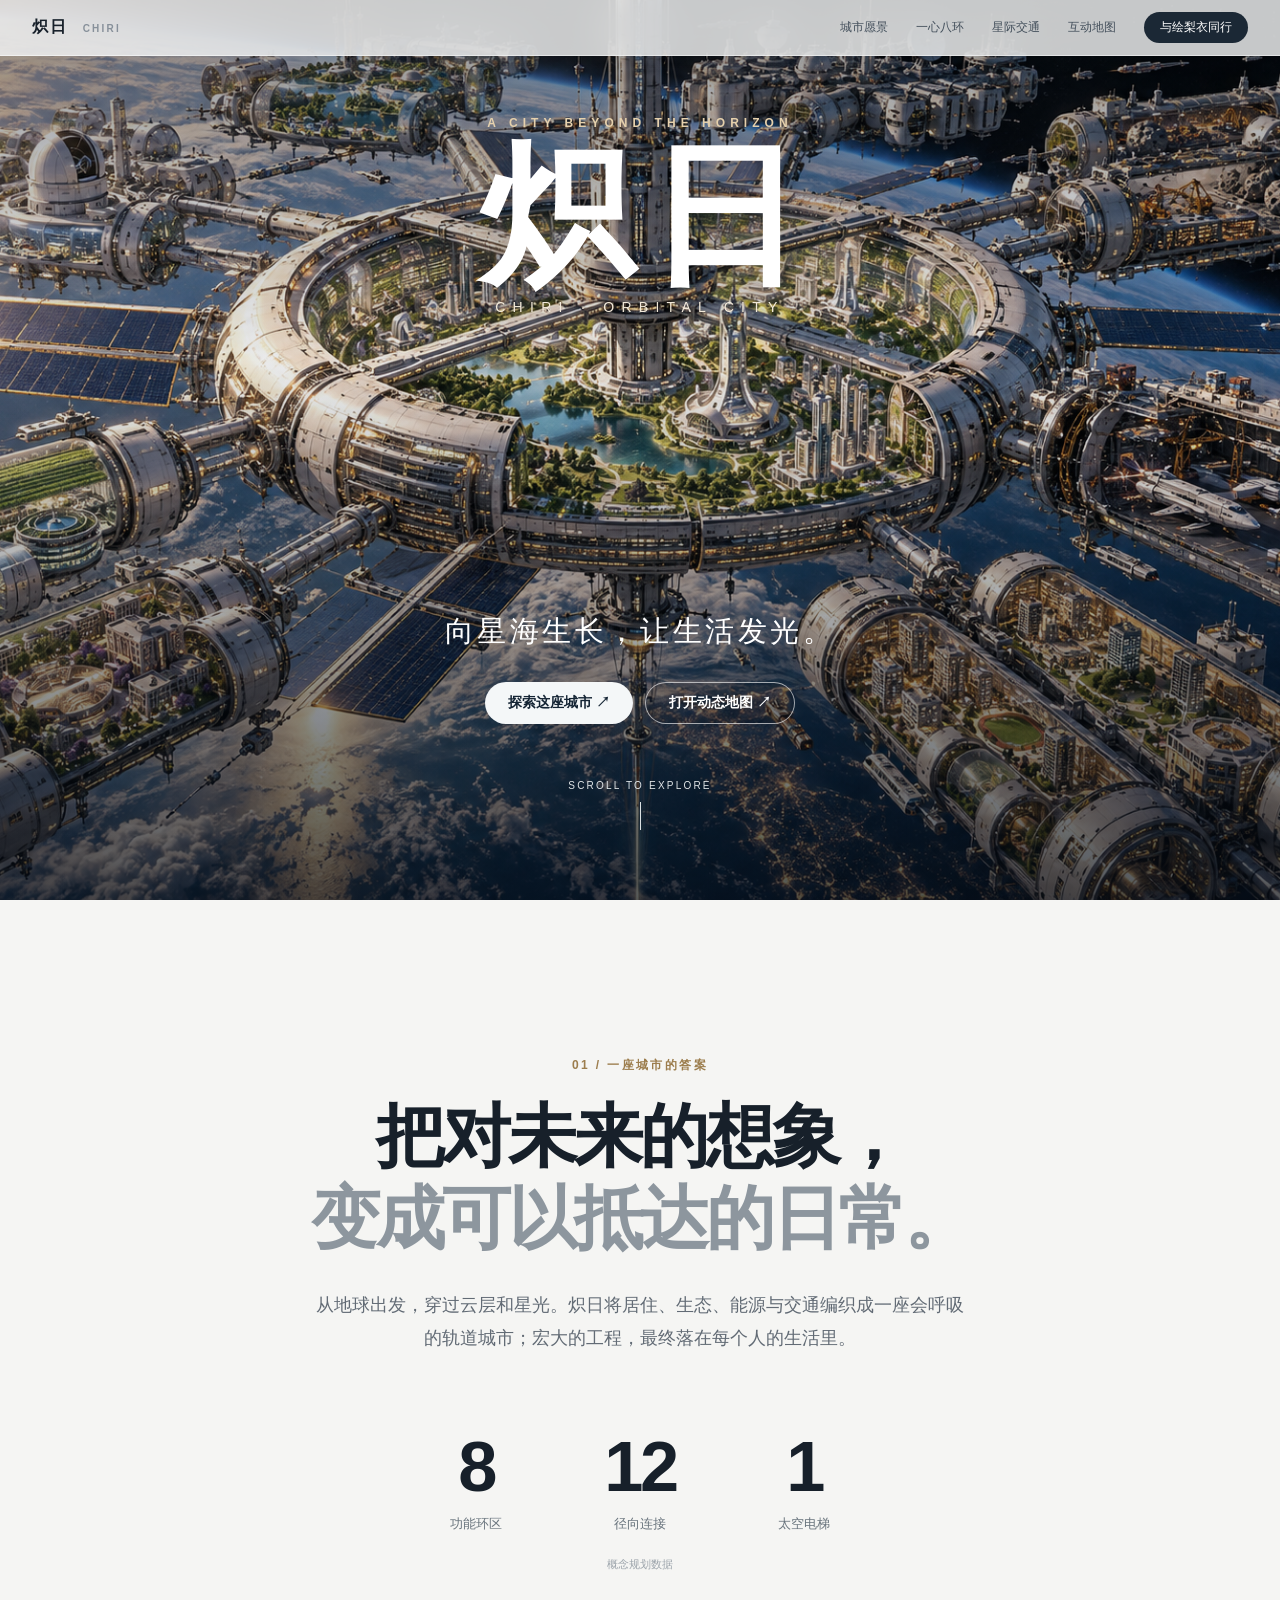
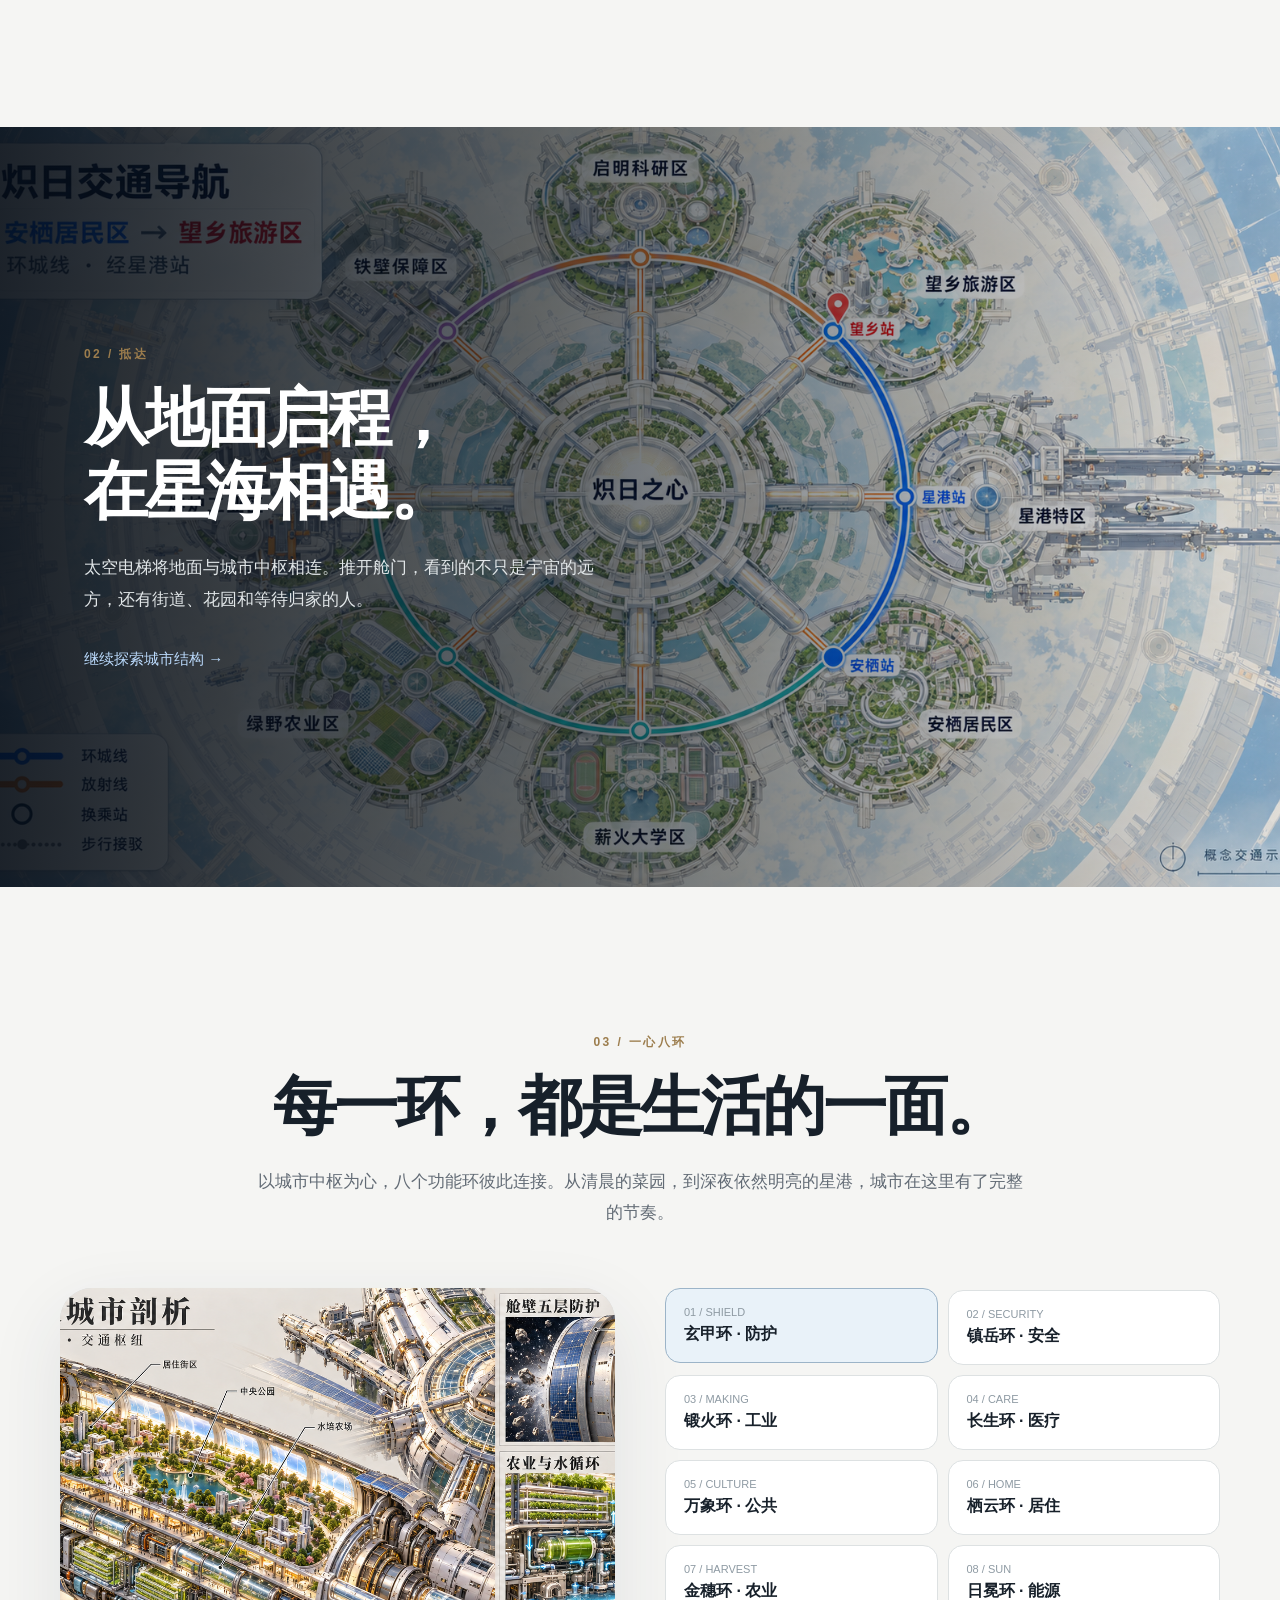
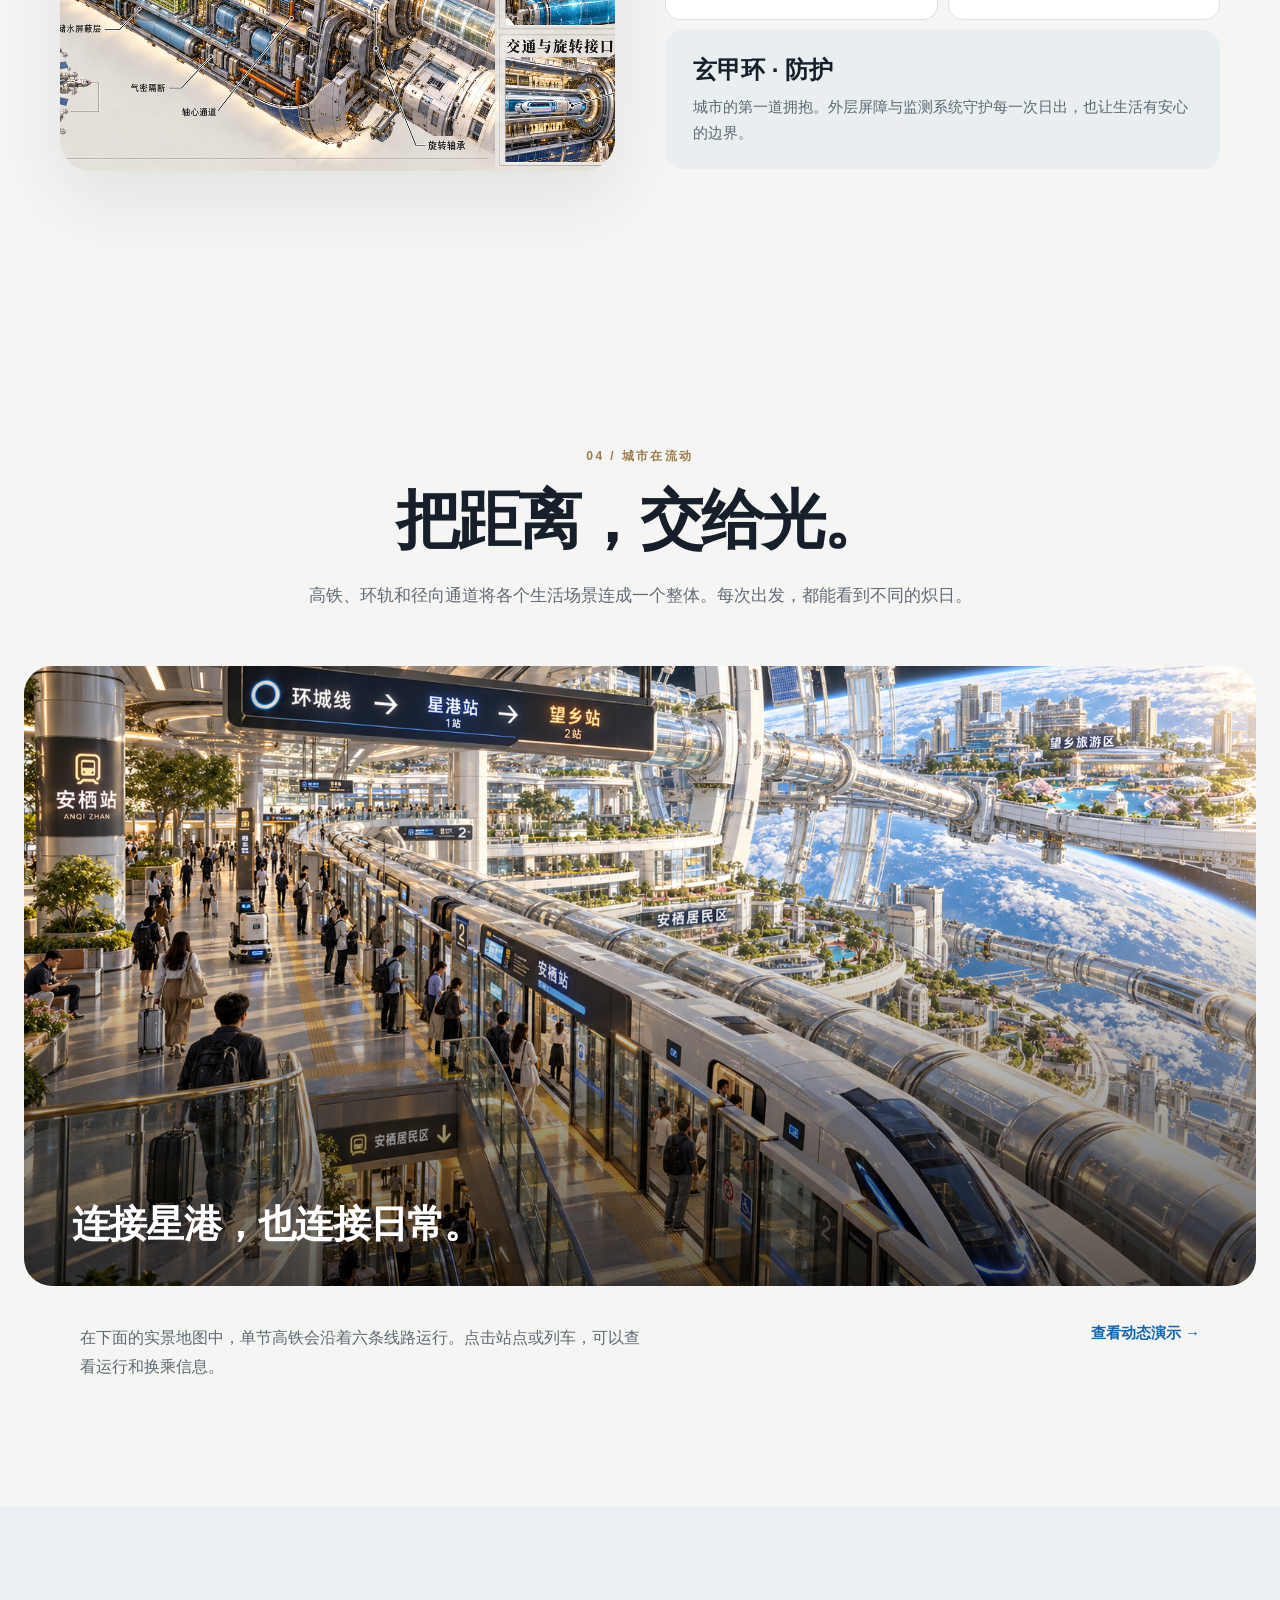
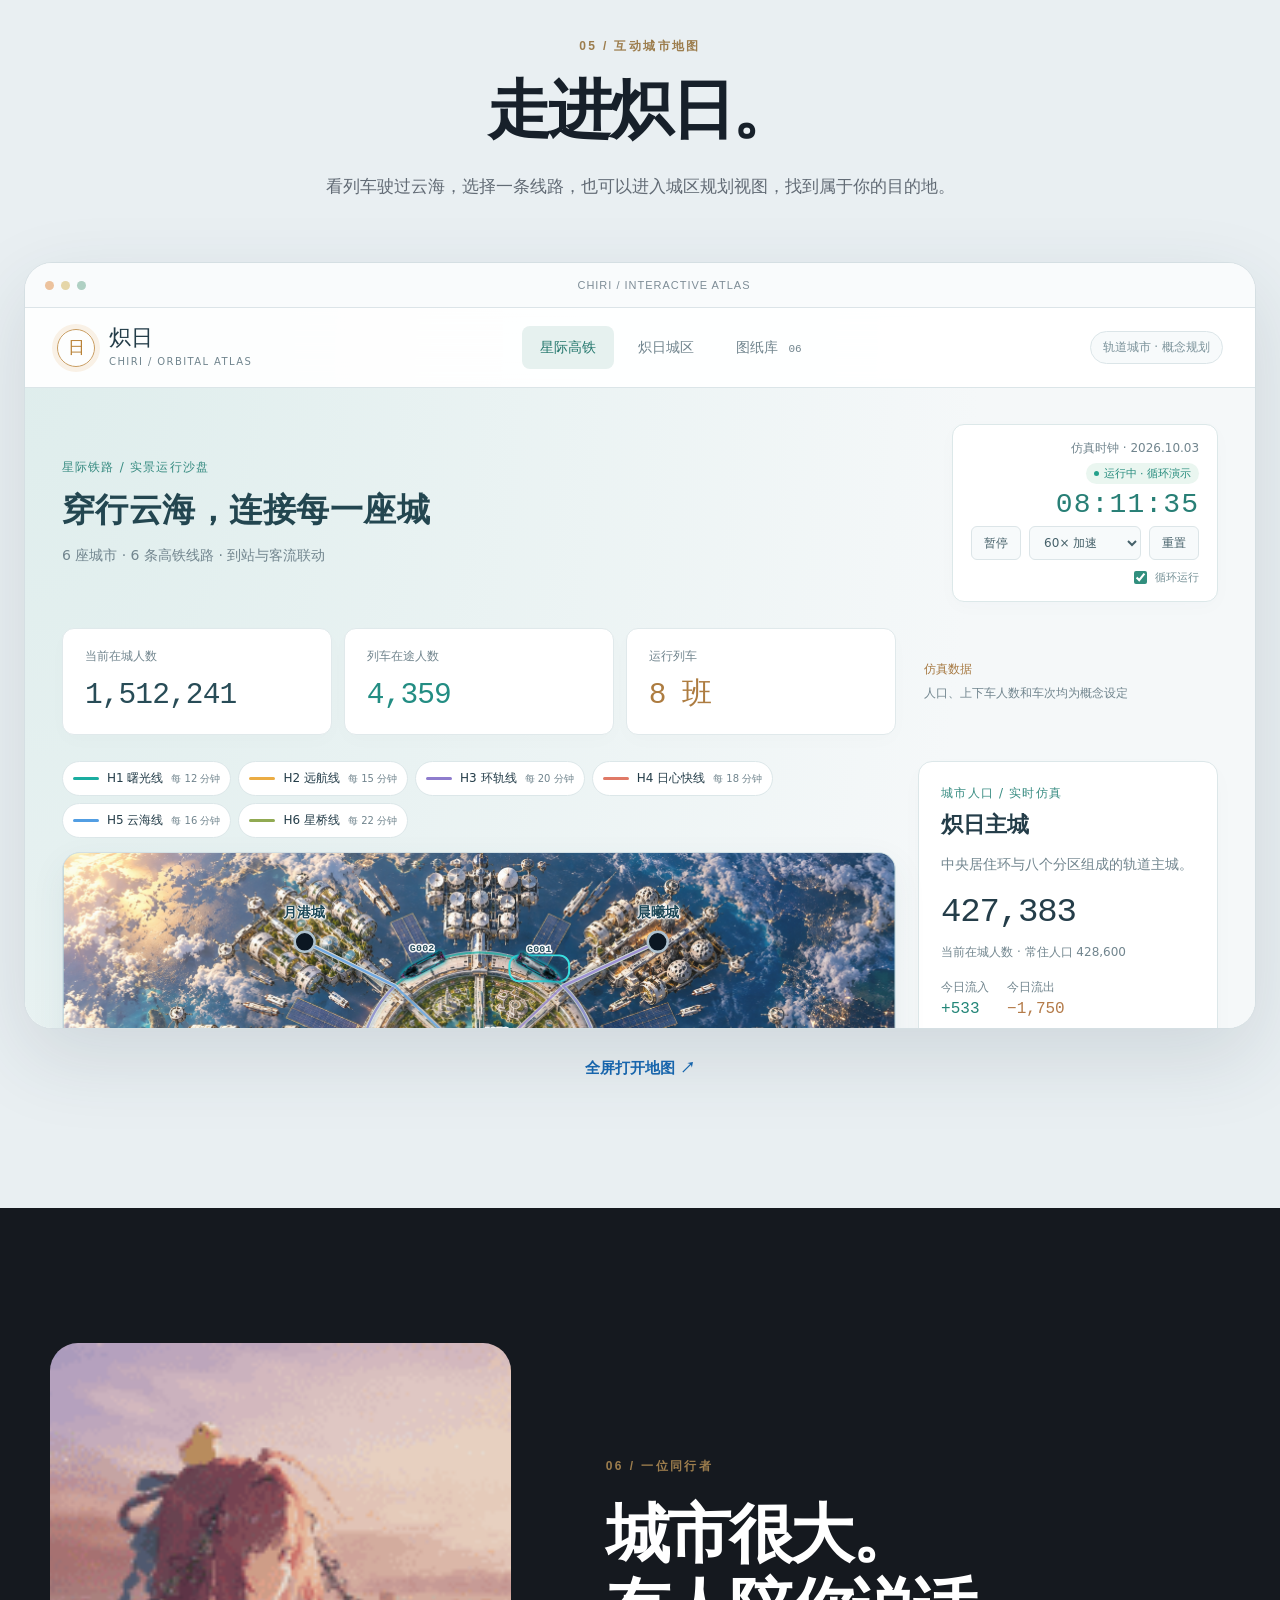
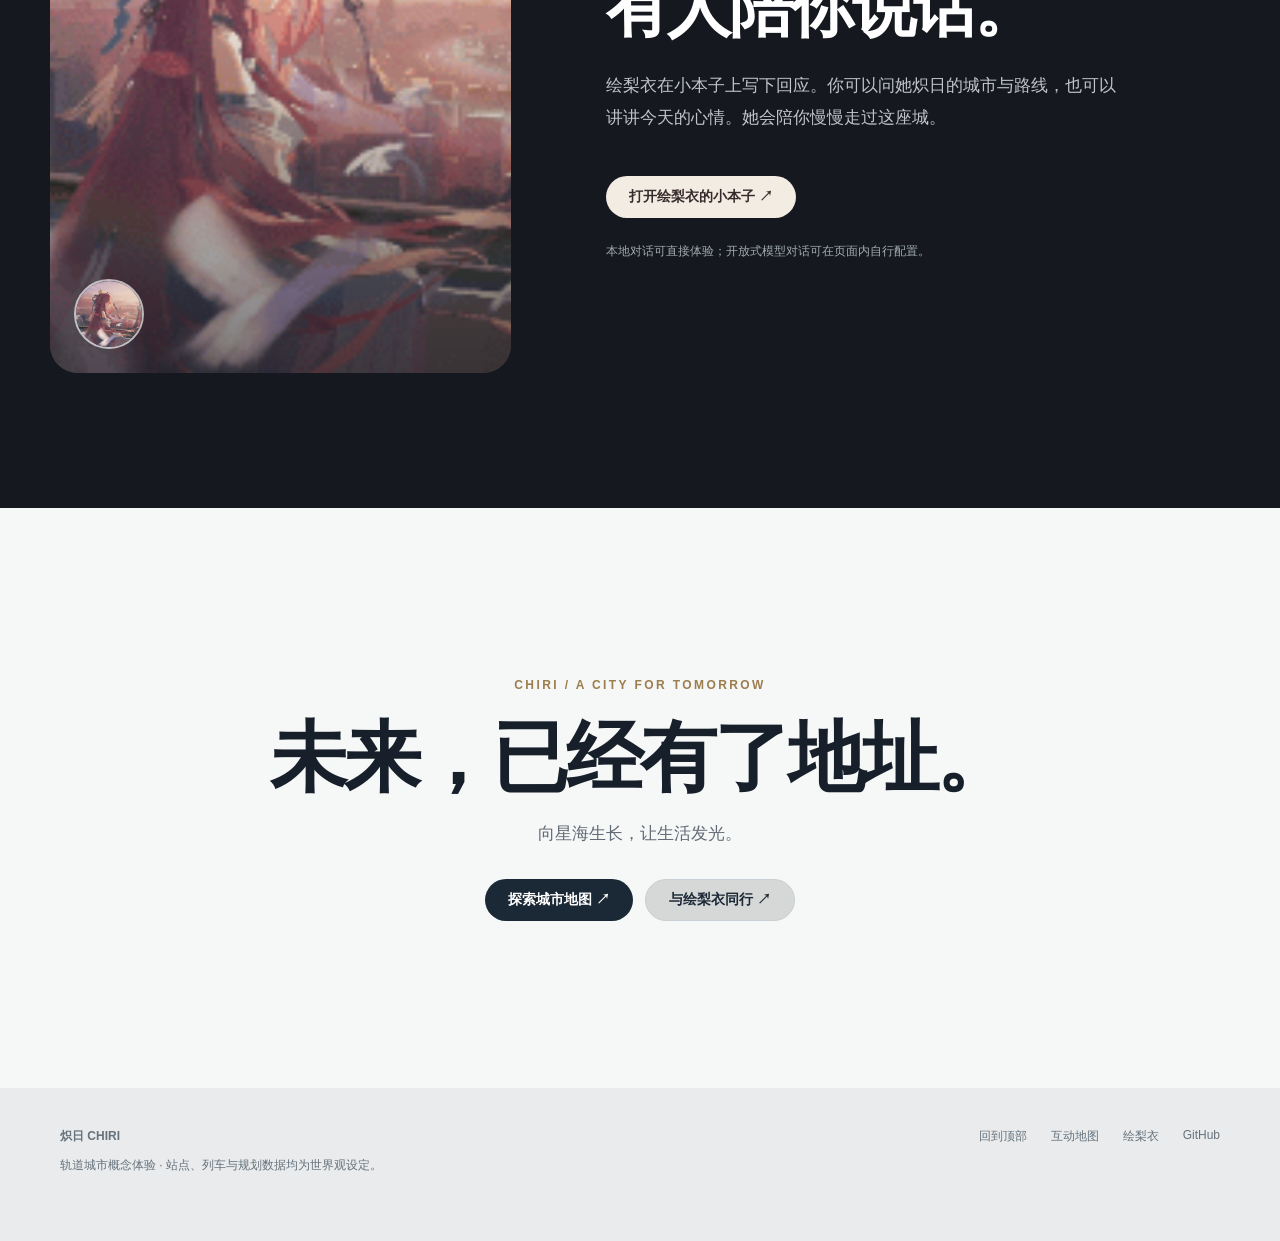
==== index.html @ f4d7f081 "Build Chiri city site with atlas and Erii companion" ====
<!doctype html>
<html lang="zh-CN">
<head>
<meta charset="utf-8"><meta name="viewport" content="width=device-width,initial-scale=1">
<meta name="theme-color" content="#f5f6f6">
<meta name="description" content="炽日，一座向星海生长的轨道城市。探索一心八环、星际高铁地图，并与绘梨衣同行。">
<title>炽日 CHIRI · 向星海生长，让生活发光</title>
<link rel="icon" type="image/svg+xml" href="data:image/svg+xml,%3Csvg xmlns='http://www.w3.org/2000/svg' viewBox='0 0 64 64'%3E%3Crect width='64' height='64' rx='16' fill='%2318212b'/%3E%3Ccircle cx='32' cy='32' r='20' fill='none' stroke='%23e7bd77' stroke-width='3'/%3E%3Ccircle cx='32' cy='32' r='5' fill='%23e7bd77'/%3E%3C/svg%3E">
<link rel="stylesheet" href="landing.css">
</head>
<body>
<header class="nav"><div class="nav-inner"><a class="logo" href="#top" aria-label="炽日首页">炽日 <span>CHIRI</span></a><button class="menu-btn" type="button" aria-label="打开导航" aria-expanded="false">☰</button><nav class="nav-links" aria-label="主导航"><a href="#vision">城市愿景</a><a href="#rings">一心八环</a><a href="#mobility">星际交通</a><a href="#map">互动地图</a><a href="#erii" class="nav-cta">与绘梨衣同行</a></nav></div></header>
<main>
<section class="hero" id="top"><img src="assets/overview.png" alt="环绕地球的炽日轨道城市全景" fetchpriority="high"><div class="hero-inner"><div class="hero-kicker">A CITY BEYOND THE HORIZON</div><h1>炽日</h1><div class="hero-en">CHIRI · ORBITAL CITY</div><div class="hero-bottom"><p>向星海生长，让生活发光。</p><div class="hero-actions"><a class="pill primary" href="#vision">探索这座城市 ↗</a><a class="pill secondary" href="atlas.html">打开动态地图 ↗</a></div><div class="scroll-cue">SCROLL TO EXPLORE<i></i></div></div></div></section>
<section class="section statement" id="vision"><div class="container reveal"><span class="eyebrow">01 / 一座城市的答案</span><h2>把对未来的想象，<br><span>变成可以抵达的日常。</span></h2><p>从地球出发，穿过云层和星光。炽日将居住、生态、能源与交通编织成一座会呼吸的轨道城市；宏大的工程，最终落在每个人的生活里。</p><div class="metrics"><div class="metric"><strong>8</strong><span>功能环区</span></div><div class="metric"><strong>12</strong><span>径向连接</span></div><div class="metric"><strong>1</strong><span>太空电梯</span></div></div><small class="concept">概念规划数据</small></div></section>
<section class="feature dark" id="arrival"><img src="assets/navigation.png" alt="通往炽日的太空交通与城市入口" loading="lazy"><div class="container"><div class="feature-copy reveal"><span class="eyebrow">02 / 抵达</span><h2>从地面启程，<br>在星海相遇。</h2><p>太空电梯将地面与城市中枢相连。推开舱门，看到的不只是宇宙的远方，还有街道、花园和等待归家的人。</p><a class="text-link" href="#rings">继续探索城市结构 →</a></div></div></section>
<section class="section rings" id="rings"><div class="container"><div class="section-head reveal"><span class="eyebrow">03 / 一心八环</span><h2 class="section-title">每一环，都是生活的一面。</h2><p>以城市中枢为心，八个功能环彼此连接。从清晨的菜园，到深夜依然明亮的星港，城市在这里有了完整的节奏。</p></div><div class="ring-layout"><div class="ring-visual reveal"><img src="assets/section.png" alt="炽日城市的环形结构剖面" loading="lazy"></div><div class="ring-list reveal" id="ring-list"><button class="ring-btn" data-ring="0" aria-pressed="true"><small>01 / SHIELD</small><strong>玄甲环 · 防护</strong></button><button class="ring-btn" data-ring="1" aria-pressed="false"><small>02 / SECURITY</small><strong>镇岳环 · 安全</strong></button><button class="ring-btn" data-ring="2" aria-pressed="false"><small>03 / MAKING</small><strong>锻火环 · 工业</strong></button><button class="ring-btn" data-ring="3" aria-pressed="false"><small>04 / CARE</small><strong>长生环 · 医疗</strong></button><button class="ring-btn" data-ring="4" aria-pressed="false"><small>05 / CULTURE</small><strong>万象环 · 公共</strong></button><button class="ring-btn" data-ring="5" aria-pressed="false"><small>06 / HOME</small><strong>栖云环 · 居住</strong></button><button class="ring-btn" data-ring="6" aria-pressed="false"><small>07 / HARVEST</small><strong>金穗环 · 农业</strong></button><button class="ring-btn" data-ring="7" aria-pressed="false"><small>08 / SUN</small><strong>日冕环 · 能源</strong></button><div class="ring-detail" aria-live="polite"><h3 id="ring-title">玄甲环 · 防护</h3><p id="ring-desc">城市的第一道拥抱。外层屏障与监测系统守护每一次日出，也让生活有安心的边界。</p></div></div></div></div></section>
<section class="mobility" id="mobility"><div class="section-head reveal"><span class="eyebrow">04 / 城市在流动</span><h2 class="section-title">把距离，交给光。</h2><p>高铁、环轨和径向通道将各个生活场景连成一个整体。每次出发，都能看到不同的炽日。</p></div><div class="mobility-media reveal"><img src="assets/transit.png" alt="炽日城市中的未来交通" loading="lazy"><div class="mobility-caption">连接星港，也连接日常。</div></div><div class="mobility-copy reveal"><p>在下面的实景地图中，单节高铁会沿着六条线路运行。点击站点或列车，可以查看运行和换乘信息。</p><a href="#map">查看动态演示 →</a></div></section>
<section class="map-section" id="map"><div class="section-head reveal"><span class="eyebrow">05 / 互动城市地图</span><h2 class="section-title">走进炽日。</h2><p>看列车驶过云海，选择一条线路，也可以进入城区规划视图，找到属于你的目的地。</p></div><div class="map-frame reveal"><div class="map-frame-bar"><i class="dot"></i><i class="dot"></i><i class="dot"></i><span>CHIRI / INTERACTIVE ATLAS</span></div><iframe src="atlas.html" title="炽日互动高铁与城市地图" loading="lazy"></iframe></div><div class="map-out"><a href="atlas.html">全屏打开地图 ↗</a></div></section>
<section class="agent" id="erii"><div class="agent-grid"><div class="agent-portrait reveal"><video src="assets/erii.mp4" poster="assets/preview.gif" autoplay muted loop playsinline preload="metadata" aria-label="绘梨衣角色影像"></video><img src="assets/preview.gif" alt="绘梨衣头像"></div><div class="agent-copy reveal"><span class="eyebrow">06 / 一位同行者</span><h2>城市很大。<br>有人陪你说话。</h2><p>绘梨衣在小本子上写下回应。你可以问她炽日的城市与路线，也可以讲讲今天的心情。她会陪你慢慢走过这座城。</p><a class="pill" href="erii.html">打开绘梨衣的小本子 ↗</a><small>本地对话可直接体验；开放式模型对话可在页面内自行配置。</small></div></div></section>
<section class="finale"><div class="reveal"><span class="eyebrow">CHIRI / A CITY FOR TOMORROW</span><h2>未来，已经有了地址。</h2><p>向星海生长，让生活发光。</p><div class="actions"><a class="pill primary" href="atlas.html">探索城市地图 ↗</a><a class="pill secondary" href="erii.html">与绘梨衣同行 ↗</a></div></div></section>
</main>
<footer><div class="footer-inner"><div><strong>炽日 CHIRI</strong><p>轨道城市概念体验 · 站点、列车与规划数据均为世界观设定。</p></div><div class="footer-links"><a href="#top">回到顶部</a><a href="atlas.html">互动地图</a><a href="erii.html">绘梨衣</a><a href="https://github.com/g78jksn24c-hue/chiri-map" target="_blank" rel="noopener">GitHub</a></div></div></footer>
<script src="landing.js"></script>
</body>
</html>
---- landing.css ----
:root{--ink:#17202a;--soft:#626b75;--paper:#f5f5f3;--blue:#1765ac;--night:#0a111b}
*{box-sizing:border-box}html{scroll-behavior:smooth}body{margin:0;background:var(--paper);color:var(--ink);font-family:-apple-system,BlinkMacSystemFont,"SF Pro Display","PingFang SC","Microsoft YaHei",sans-serif;-webkit-font-smoothing:antialiased}a{color:inherit;text-decoration:none}button{font:inherit;cursor:pointer}img,video{display:block;max-width:100%}::selection{background:#aacde9}section[id]{scroll-margin-top:56px}
.nav{height:56px;position:fixed;z-index:30;inset:0 0 auto;background:rgba(248,249,249,.8);backdrop-filter:blur(22px);-webkit-backdrop-filter:blur(22px);border-bottom:1px solid rgba(255,255,255,.5)}.nav-inner{height:100%;max-width:1280px;margin:auto;padding:0 32px;display:flex;align-items:center;gap:38px}.logo{font-weight:700;letter-spacing:.13em;font-size:16px;white-space:nowrap}.logo span{font-size:10px;letter-spacing:.22em;font-weight:600;color:#87909a;margin-left:8px}.nav-links{display:flex;align-items:center;gap:28px;margin-left:auto;font-size:12px;color:#44505c}.nav-links a:hover{color:var(--blue)}.nav-cta{border-radius:999px;background:#1b2835;color:#fff!important;padding:7px 16px}.nav-cta:hover{background:var(--blue)}.menu-btn{display:none;margin-left:auto;border:0;background:none;font-size:24px;line-height:1;color:var(--ink)}
.hero{height:min(920px,100svh);min-height:650px;position:relative;background:#172536;color:#fff;overflow:hidden}.hero img{position:absolute;width:100%;height:100%;object-fit:cover;object-position:center;filter:saturate(.85)}.hero::after{content:"";position:absolute;inset:0;background:linear-gradient(180deg,rgba(5,11,20,.43) 0%,rgba(5,11,20,.08) 40%,rgba(5,11,20,.68) 100%)}.hero-inner{position:relative;z-index:1;height:100%;max-width:1380px;margin:auto;padding:116px 40px 70px;display:flex;flex-direction:column;align-items:center;text-align:center}.hero-kicker{font-size:12px;letter-spacing:.42em;font-weight:600;color:#e7d2ae}.hero h1{font-size:clamp(88px,12vw,190px);font-weight:650;line-height:1;letter-spacing:.09em;margin:10px 0 5px;text-indent:.09em;text-shadow:0 8px 40px rgba(0,0,0,.18)}.hero-en{font-size:14px;letter-spacing:.52em;font-weight:500;color:#f2e9da}.hero-bottom{margin-top:auto}.hero-bottom p{font-size:clamp(22px,2.3vw,34px);font-weight:500;letter-spacing:.12em;margin:0 0 30px}.hero-actions,.actions{display:flex;gap:12px;justify-content:center;flex-wrap:wrap}.pill{display:inline-flex;align-items:center;justify-content:center;gap:8px;min-height:42px;border-radius:999px;padding:0 23px;font-size:14px;font-weight:600;transition:transform .2s,background .2s}.pill:hover{transform:translateY(-2px)}.pill.primary{background:#f4f7f8;color:#142434}.pill.secondary{border:1px solid rgba(255,255,255,.62);color:#fff;background:rgba(0,0,0,.13)}.scroll-cue{margin-top:56px;font-size:10px;letter-spacing:.22em;color:#e0e5e7}.scroll-cue i{display:block;width:1px;height:28px;background:#dbe0e2;margin:11px auto 0}
.section{padding:130px 24px}.container{max-width:1160px;margin:auto}.eyebrow{color:#9c7d4d;font-size:12px;font-weight:700;letter-spacing:.2em}.statement{text-align:center;padding-top:155px;padding-bottom:155px}.statement h2{font-size:clamp(38px,5.4vw,74px);line-height:1.18;letter-spacing:-.045em;font-weight:650;max-width:980px;margin:22px auto 30px}.statement h2 span{color:#8d969e}.statement p{max-width:650px;margin:auto;color:var(--soft);font-size:18px;line-height:1.85}.metrics{display:flex;justify-content:center;gap:clamp(35px,8vw,130px);margin-top:70px}.metric strong{font-size:clamp(50px,5.5vw,76px);letter-spacing:-.05em;font-weight:600;display:block}.metric span{display:block;color:#69747d;font-size:13px;margin-top:8px}.concept{display:block;margin-top:24px;color:#9ca4ab;font-size:11px}
.dark{background:var(--night);color:#fff}.feature{position:relative;min-height:760px;display:flex;align-items:center;overflow:hidden}.feature>img{position:absolute;inset:0;width:100%;height:100%;object-fit:cover}.feature::after{content:"";position:absolute;inset:0;background:linear-gradient(90deg,rgba(4,11,20,.9) 0%,rgba(5,13,21,.63) 41%,rgba(5,13,21,.08) 100%)}.feature .container{position:relative;z-index:1;width:100%;padding:95px 24px}.feature-copy{max-width:560px}.feature h2,.section-title{font-size:clamp(40px,5vw,70px);letter-spacing:-.045em;line-height:1.13;margin:19px 0 25px;font-weight:650}.feature p{font-size:17px;line-height:1.85;color:#e1e6e8;max-width:520px}.feature .text-link{display:inline-block;margin-top:18px;color:#bad9fb;font-size:15px}
.rings{padding-top:145px;padding-bottom:145px}.section-head{text-align:center;max-width:780px;margin:0 auto 60px}.section-head p{font-size:17px;line-height:1.8;color:var(--soft);margin:0}.ring-layout{display:grid;grid-template-columns:1fr 1fr;gap:50px;align-items:center}.ring-visual{border-radius:32px;overflow:hidden;background:#d4dce0;box-shadow:0 25px 75px #25344319}.ring-visual img{width:100%;aspect-ratio:1.15;object-fit:cover}.ring-list{display:grid;grid-template-columns:1fr 1fr;gap:10px}.ring-btn{border:1px solid #dde1e2;background:#fff;text-align:left;border-radius:15px;padding:17px 18px;color:var(--ink);transition:.2s}.ring-btn:hover,.ring-btn[aria-pressed="true"]{border-color:#9cb4c8;background:#e9f2f9;transform:translateY(-2px)}.ring-btn small{font-size:11px;color:#8e9aa3;display:block;margin-bottom:6px}.ring-btn strong{font-size:16px}.ring-detail{grid-column:1/-1;padding:24px 28px;background:#e9eef0;border-radius:18px;min-height:136px}.ring-detail h3{font-size:24px;margin:0 0 8px}.ring-detail p{color:#5e6971;line-height:1.7;margin:0;font-size:15px}
.mobility{padding:130px 24px 125px}.mobility .section-head{margin-bottom:54px}.mobility-media{max-width:1320px;margin:auto;border-radius:28px;overflow:hidden;position:relative;background:#dbe5eb}.mobility-media img{width:100%;height:min(620px,55vw);min-height:380px;object-fit:cover}.mobility-media::after{content:"";position:absolute;inset:35% 0 0;background:linear-gradient(transparent,rgba(0,0,0,.64))}.mobility-caption{position:absolute;z-index:1;bottom:36px;left:48px;color:#fff;font-size:clamp(23px,3vw,42px);letter-spacing:-.02em;font-weight:600}.mobility-copy{display:flex;gap:50px;max-width:1120px;margin:38px auto 0;justify-content:space-between}.mobility-copy p{max-width:560px;color:#5d6973;font-size:16px;line-height:1.8;margin:0}.mobility-copy a{color:#1165b1;white-space:nowrap;font-size:15px;font-weight:600}
.map-section{background:#e9eff2;padding:130px 24px}.map-frame{max-width:1380px;margin:55px auto 0;border:1px solid #d5dfe3;border-radius:28px;overflow:hidden;box-shadow:0 28px 80px #223b4b22;background:#fff}.map-frame-bar{height:45px;background:#f9fbfc;border-bottom:1px solid #dce4e8;display:flex;align-items:center;padding:0 20px;gap:7px}.dot{width:9px;height:9px;border-radius:50%;background:#d8dee2}.dot:first-child{background:#ecc29d}.dot:nth-child(2){background:#e5d6a8}.dot:nth-child(3){background:#afd0c3}.map-frame-bar span:last-child{margin:auto;color:#7e8d97;font-size:11px;letter-spacing:.09em}.map-frame iframe{display:block;width:100%;height:720px;border:0}.map-out{display:flex;justify-content:center;margin-top:30px}.map-out a{color:#1765ac;font-weight:600;font-size:15px}
.agent{padding:135px 24px;background:#15191f;color:#fff}.agent-grid{max-width:1180px;margin:auto;display:grid;grid-template-columns:.85fr 1.15fr;gap:8%;align-items:center}.agent-portrait{position:relative;min-height:630px;overflow:hidden;border-radius:28px;background:#28232b}.agent-portrait video{width:100%;height:630px;object-fit:cover}.agent-portrait::after{content:"";position:absolute;inset:45% 0 0;background:linear-gradient(transparent,rgba(14,12,18,.5))}.agent-portrait img{position:absolute;width:70px;height:70px;bottom:24px;left:24px;border:2px solid #ffffffa8;border-radius:50%;object-fit:cover;z-index:2}.agent-copy h2{font-size:clamp(42px,5vw,69px);line-height:1.16;letter-spacing:-.04em;margin:22px 0 25px}.agent-copy p{color:#c0c4c8;font-size:17px;line-height:1.9;max-width:520px}.agent-copy .pill{margin-top:24px;background:#f2ece2;color:#382b2c}.agent-copy small{display:block;color:#a2aab2;font-size:12px;margin-top:24px;line-height:1.6}
.finale{min-height:580px;background:#f6f7f7;display:flex;align-items:center;justify-content:center;text-align:center;padding:100px 24px}.finale h2{font-size:clamp(46px,6vw,88px);line-height:1.16;letter-spacing:-.04em;margin:20px 0}.finale p{color:var(--soft);font-size:17px}.finale .actions{margin-top:34px}.finale .pill.primary{background:#1b2835;color:#fff}.finale .pill.secondary{border:1px solid #c8d0d5;color:#1b2835}
footer{background:#e9ebec;padding:40px 24px 55px;color:#66727c;font-size:12px}.footer-inner{max-width:1160px;margin:auto;display:flex;gap:20px;justify-content:space-between;flex-wrap:wrap}.footer-links{display:flex;gap:24px}.footer-links a:hover{color:#1765ac}.reveal{opacity:0;transform:translateY(25px);transition:opacity .75s,transform .75s}.reveal.in{opacity:1;transform:none}
@media(max-width:900px){.nav-inner{padding:0 18px}.menu-btn{display:block}.nav-links{display:none;position:absolute;top:56px;left:0;right:0;padding:24px;background:#f8f9f9;box-shadow:0 14px 30px #10203020;flex-direction:column;align-items:stretch;gap:0}.nav-links.open{display:flex}.nav-links a{padding:12px}.hero{min-height:620px}.hero-inner{padding:110px 20px 55px}.hero h1{font-size:clamp(75px,16vw,140px)}.ring-layout,.agent-grid{grid-template-columns:1fr}.ring-visual img{aspect-ratio:1.7}.agent-grid{gap:50px}.agent-portrait,.agent-portrait video{height:580px;min-height:0}.map-frame iframe{height:680px}}
@media(max-width:600px){.hero{height:100svh;min-height:600px}.hero img{object-position:54% center}.hero-kicker{font-size:10px}.hero h1{font-size:19vw;margin-top:20px}.hero-en{font-size:10px}.hero-bottom p{font-size:21px}.scroll-cue{margin-top:35px}.section,.statement,.rings,.mobility,.map-section,.agent{padding:90px 20px}.statement h2{font-size:39px}.statement p,.section-head p{font-size:15px}.metrics{gap:18px;margin-top:48px}.metric strong{font-size:44px}.metric span{font-size:11px}.feature{min-height:660px}.feature::after{background:linear-gradient(0deg,rgba(4,11,20,.92),rgba(5,13,21,.06) 75%)}.feature .container{align-self:end;padding:60px 24px}.feature h2,.section-title{font-size:42px}.feature p{font-size:15px}.ring-layout{gap:24px}.ring-visual img{aspect-ratio:1.15}.ring-btn{padding:13px}.ring-btn strong{font-size:14px}.ring-detail{padding:20px;min-height:155px}.mobility{padding-left:0;padding-right:0}.mobility .section-head{padding:0 20px}.mobility-media{border-radius:0}.mobility-media img{height:460px}.mobility-caption{left:22px;bottom:26px}.mobility-copy{padding:0 20px;display:block}.mobility-copy a{display:inline-block;margin-top:22px}.map-section{padding-left:10px;padding-right:10px}.map-section .section-head{padding:0 10px}.map-frame{border-radius:18px;margin-top:35px}.map-frame iframe{height:620px}.agent-portrait,.agent-portrait video{height:470px}.agent-copy h2{font-size:43px}.finale{min-height:480px}.finale h2{font-size:45px}.footer-inner{display:block}.footer-links{margin-top:22px;flex-wrap:wrap}}
@media(prefers-reduced-motion:reduce){html{scroll-behavior:auto}.reveal{opacity:1;transform:none;transition:none}.pill,.ring-btn{transition:none}}
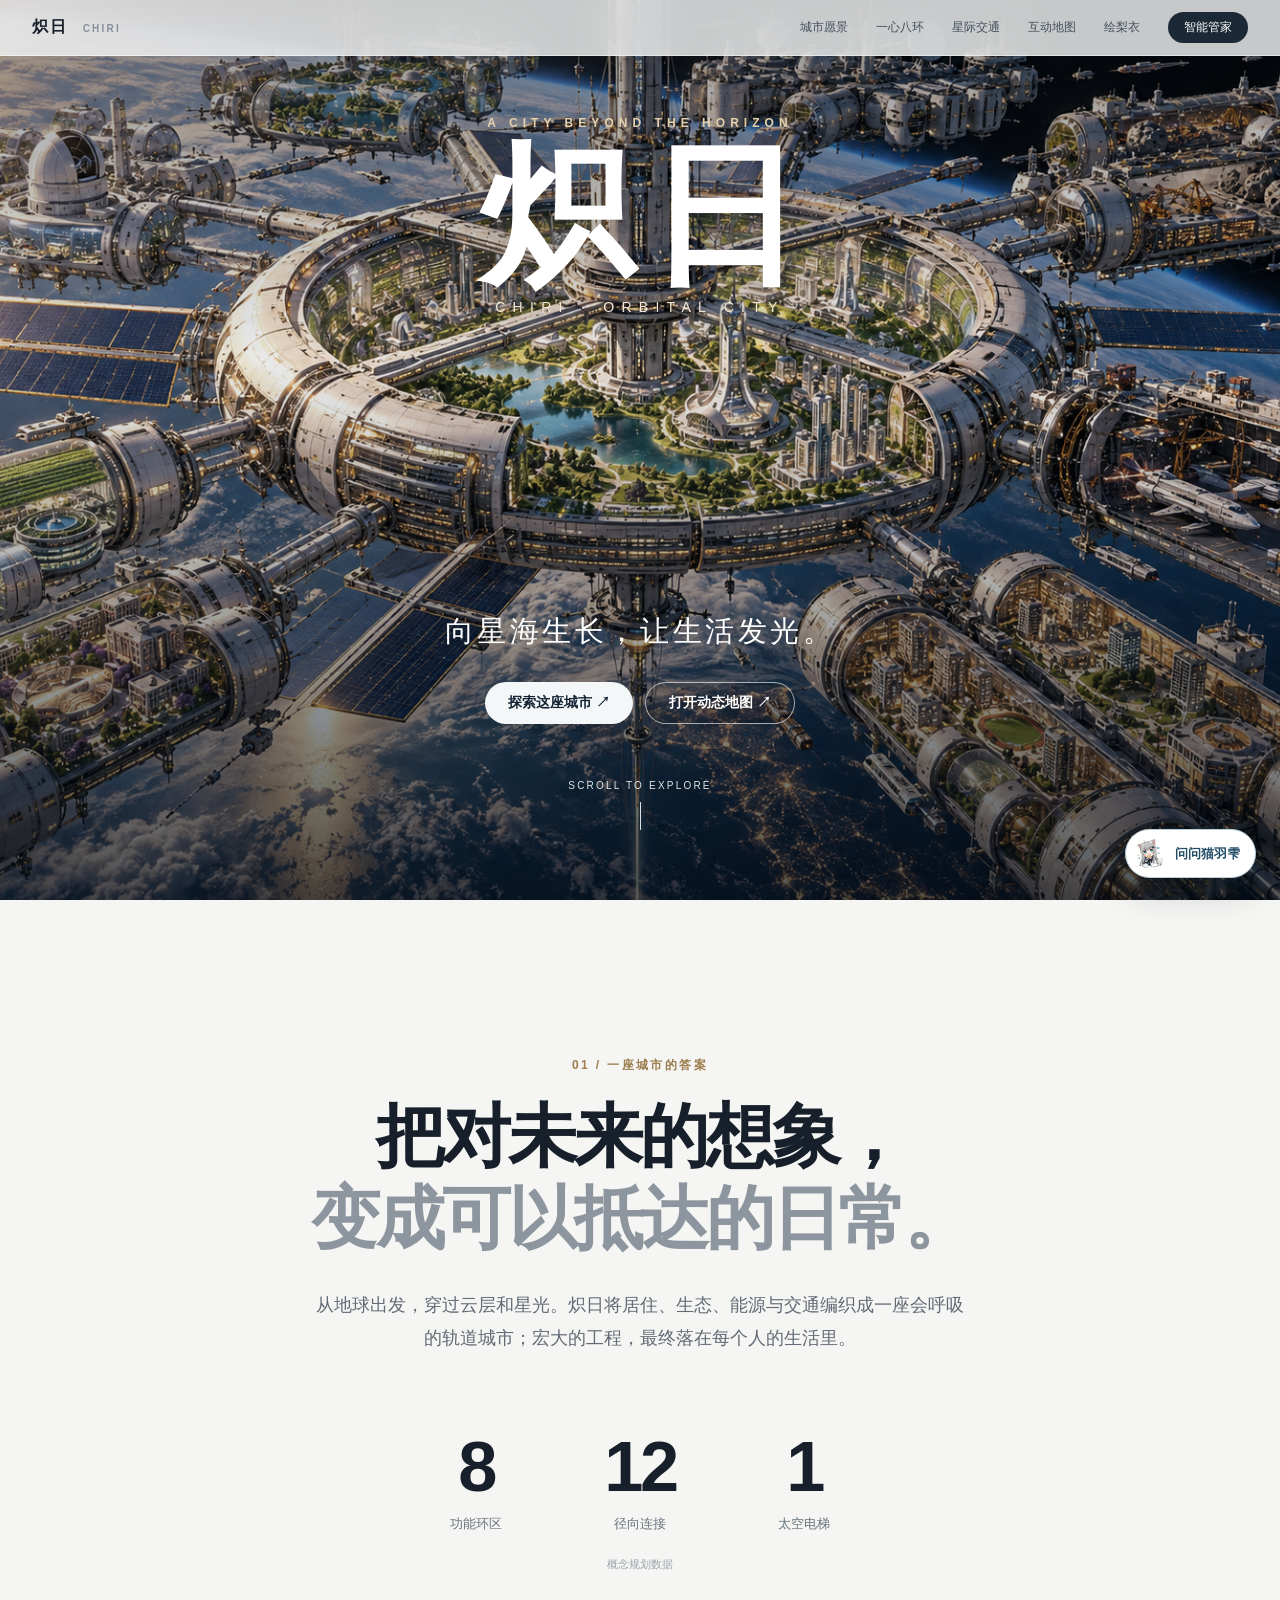
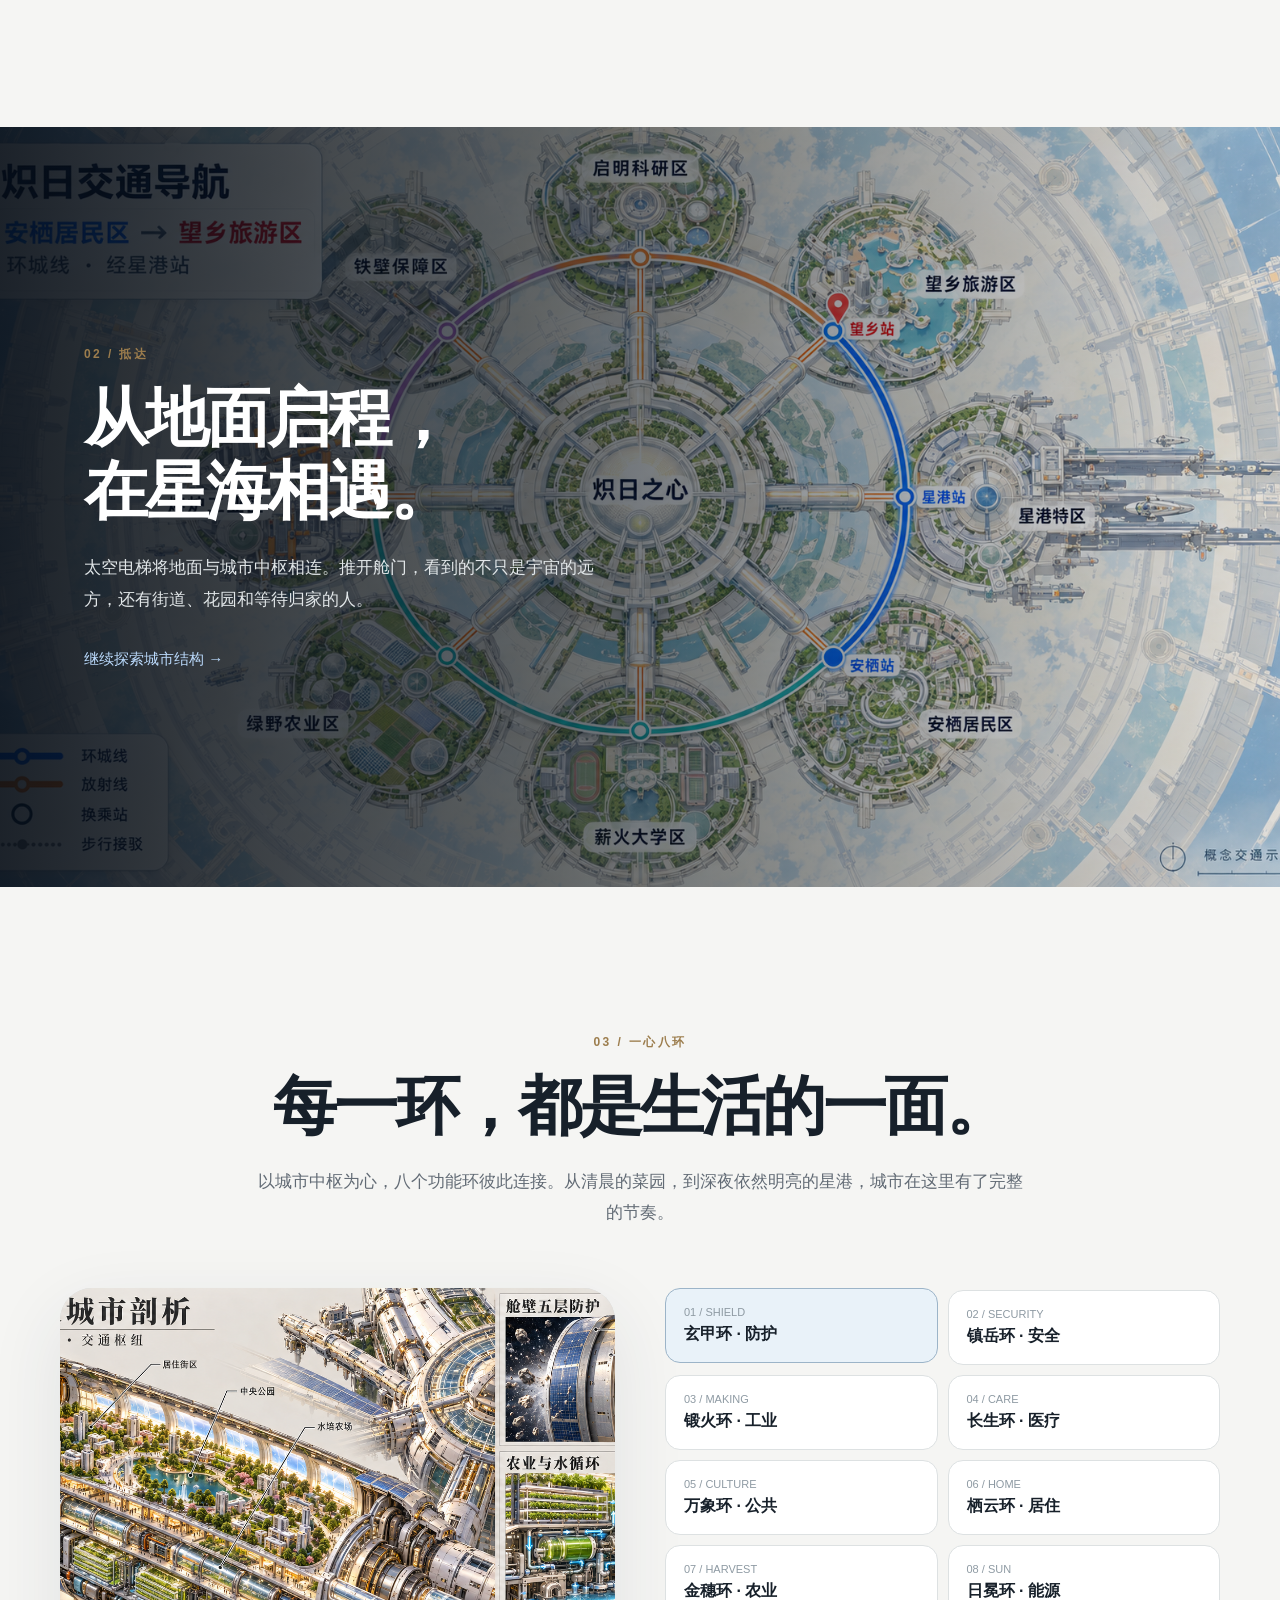
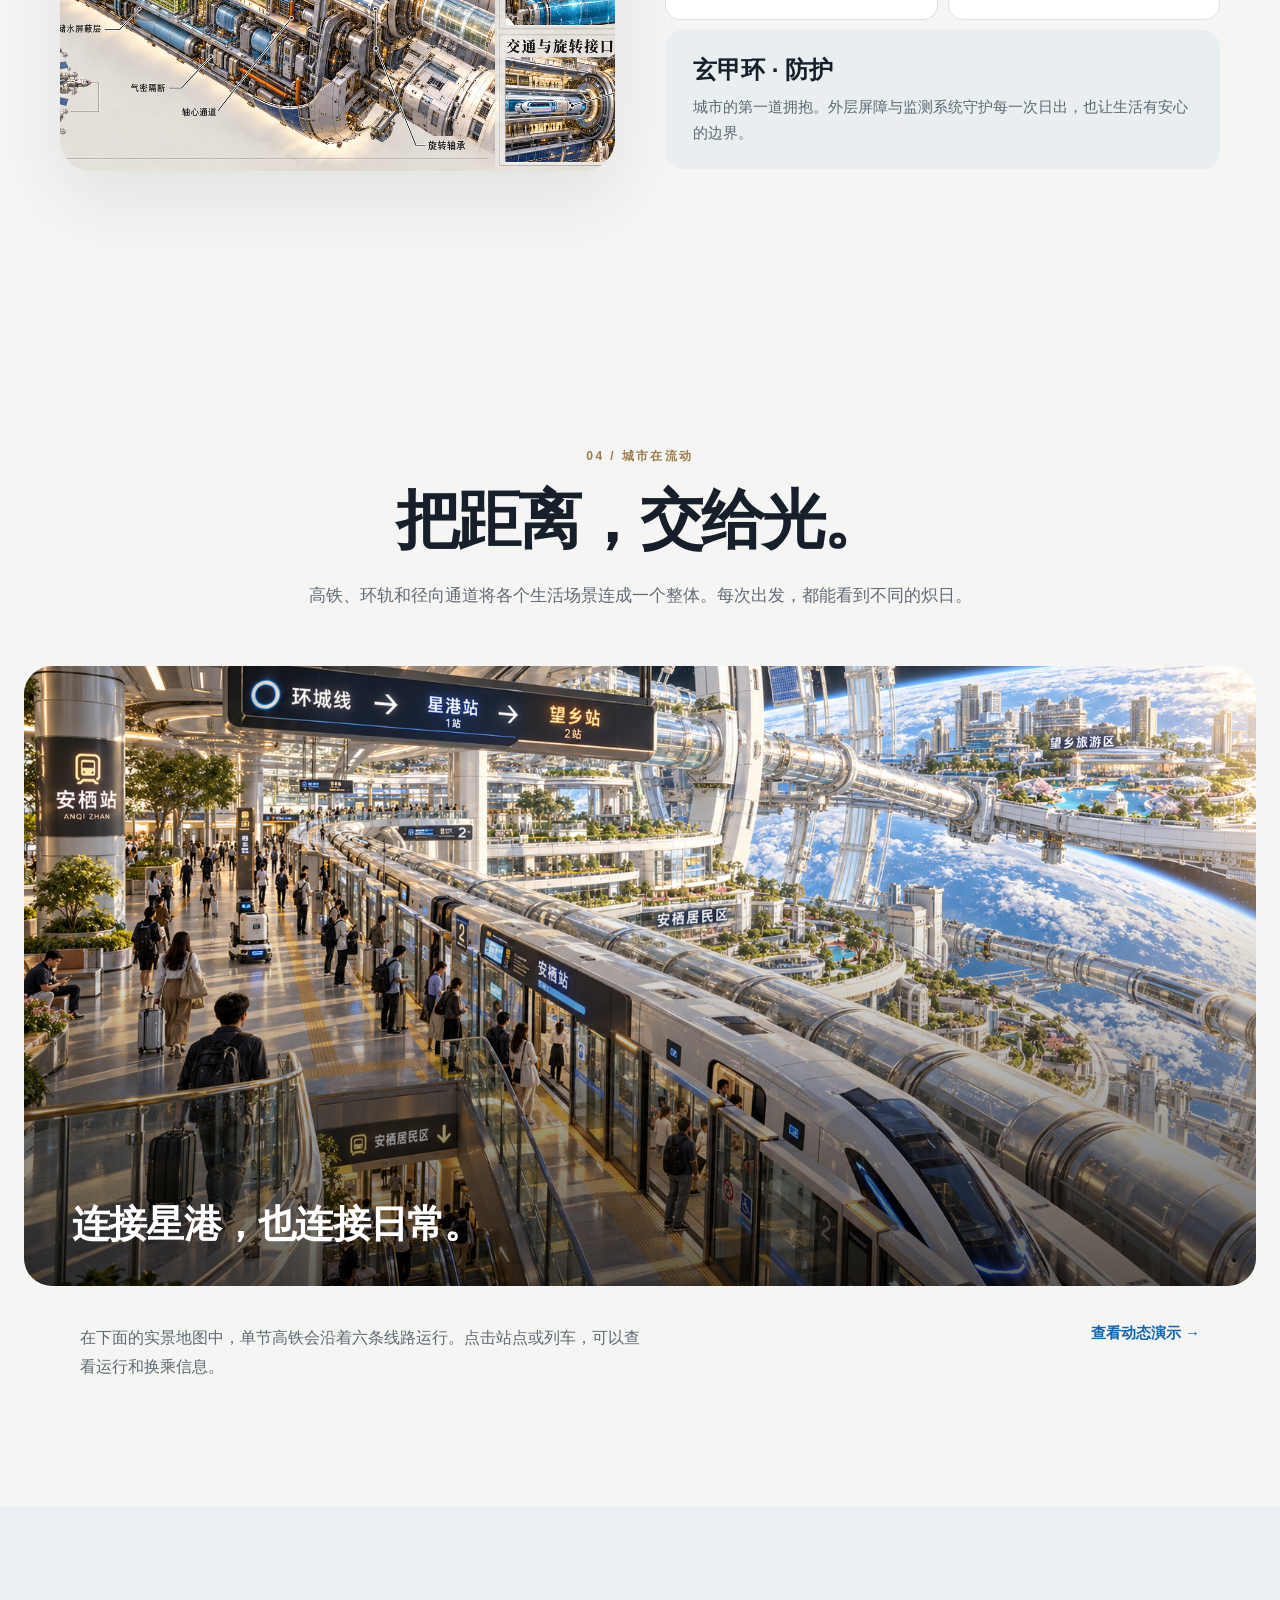
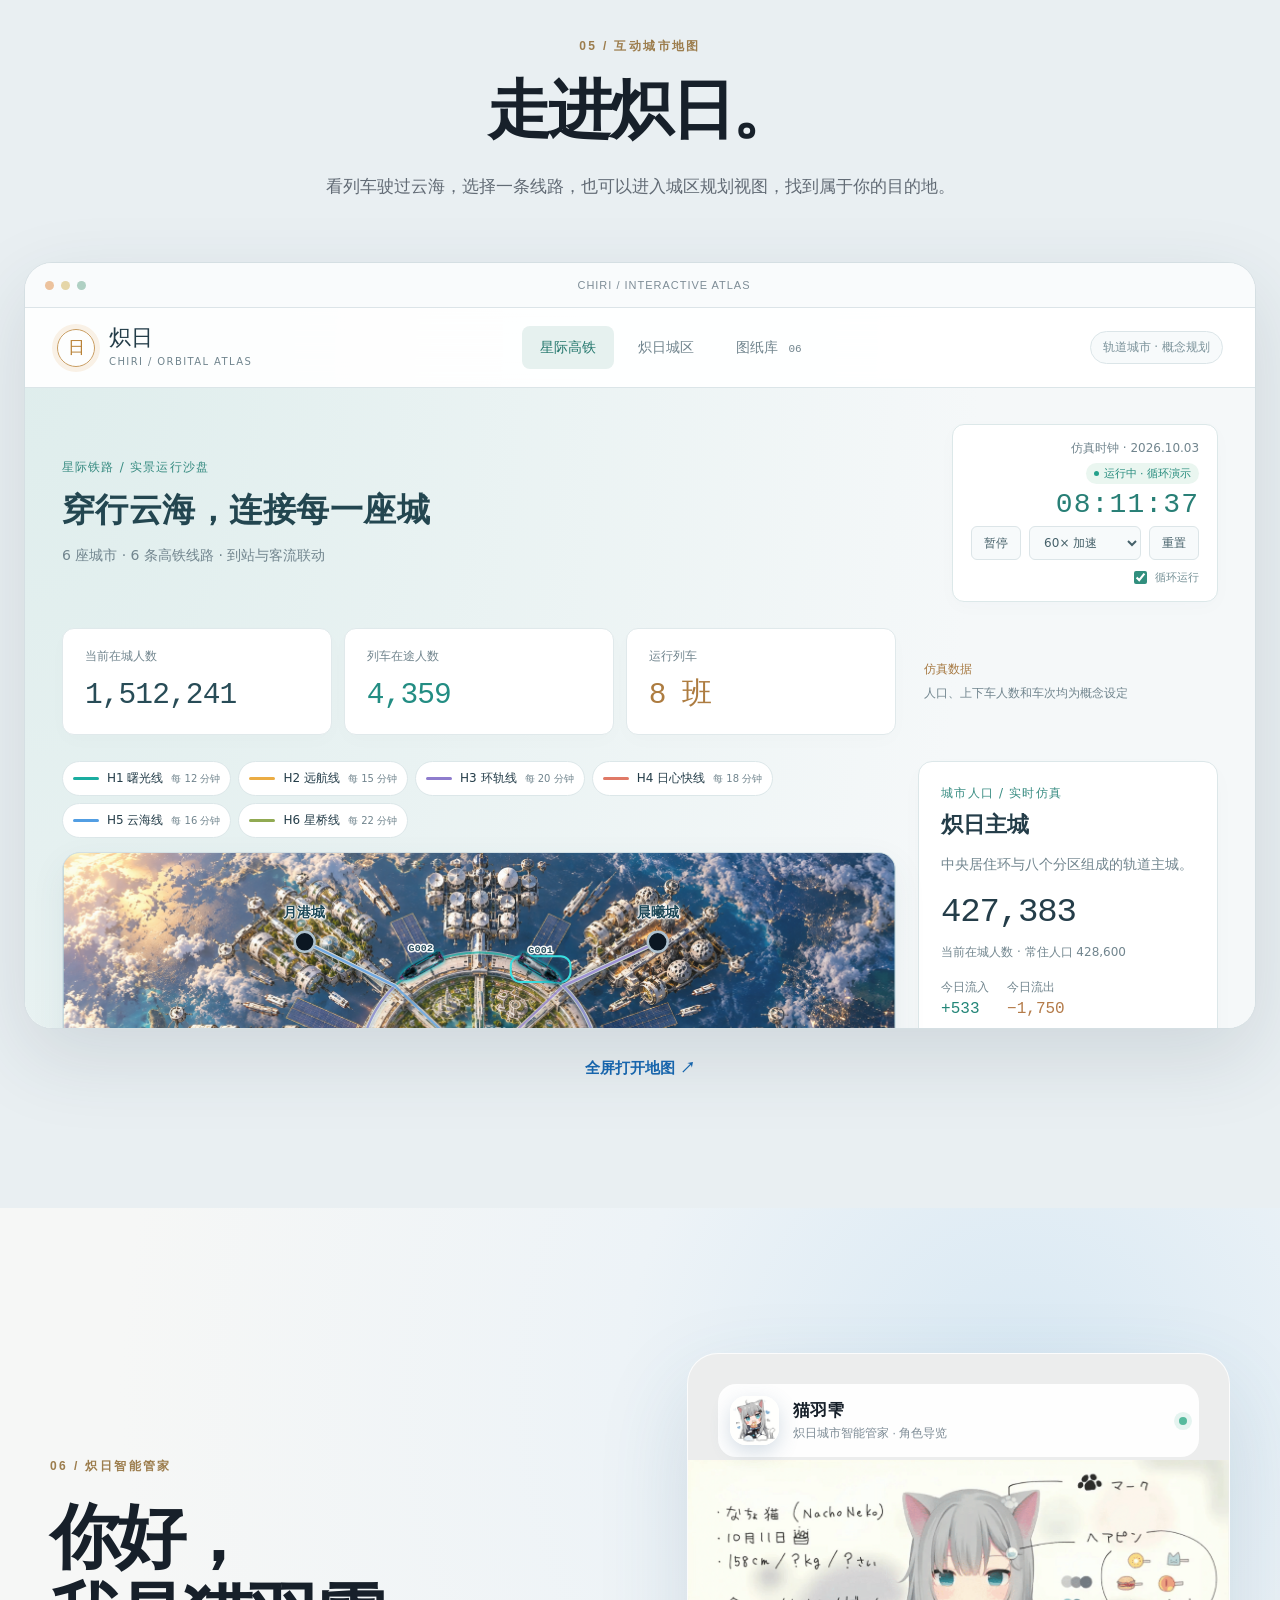
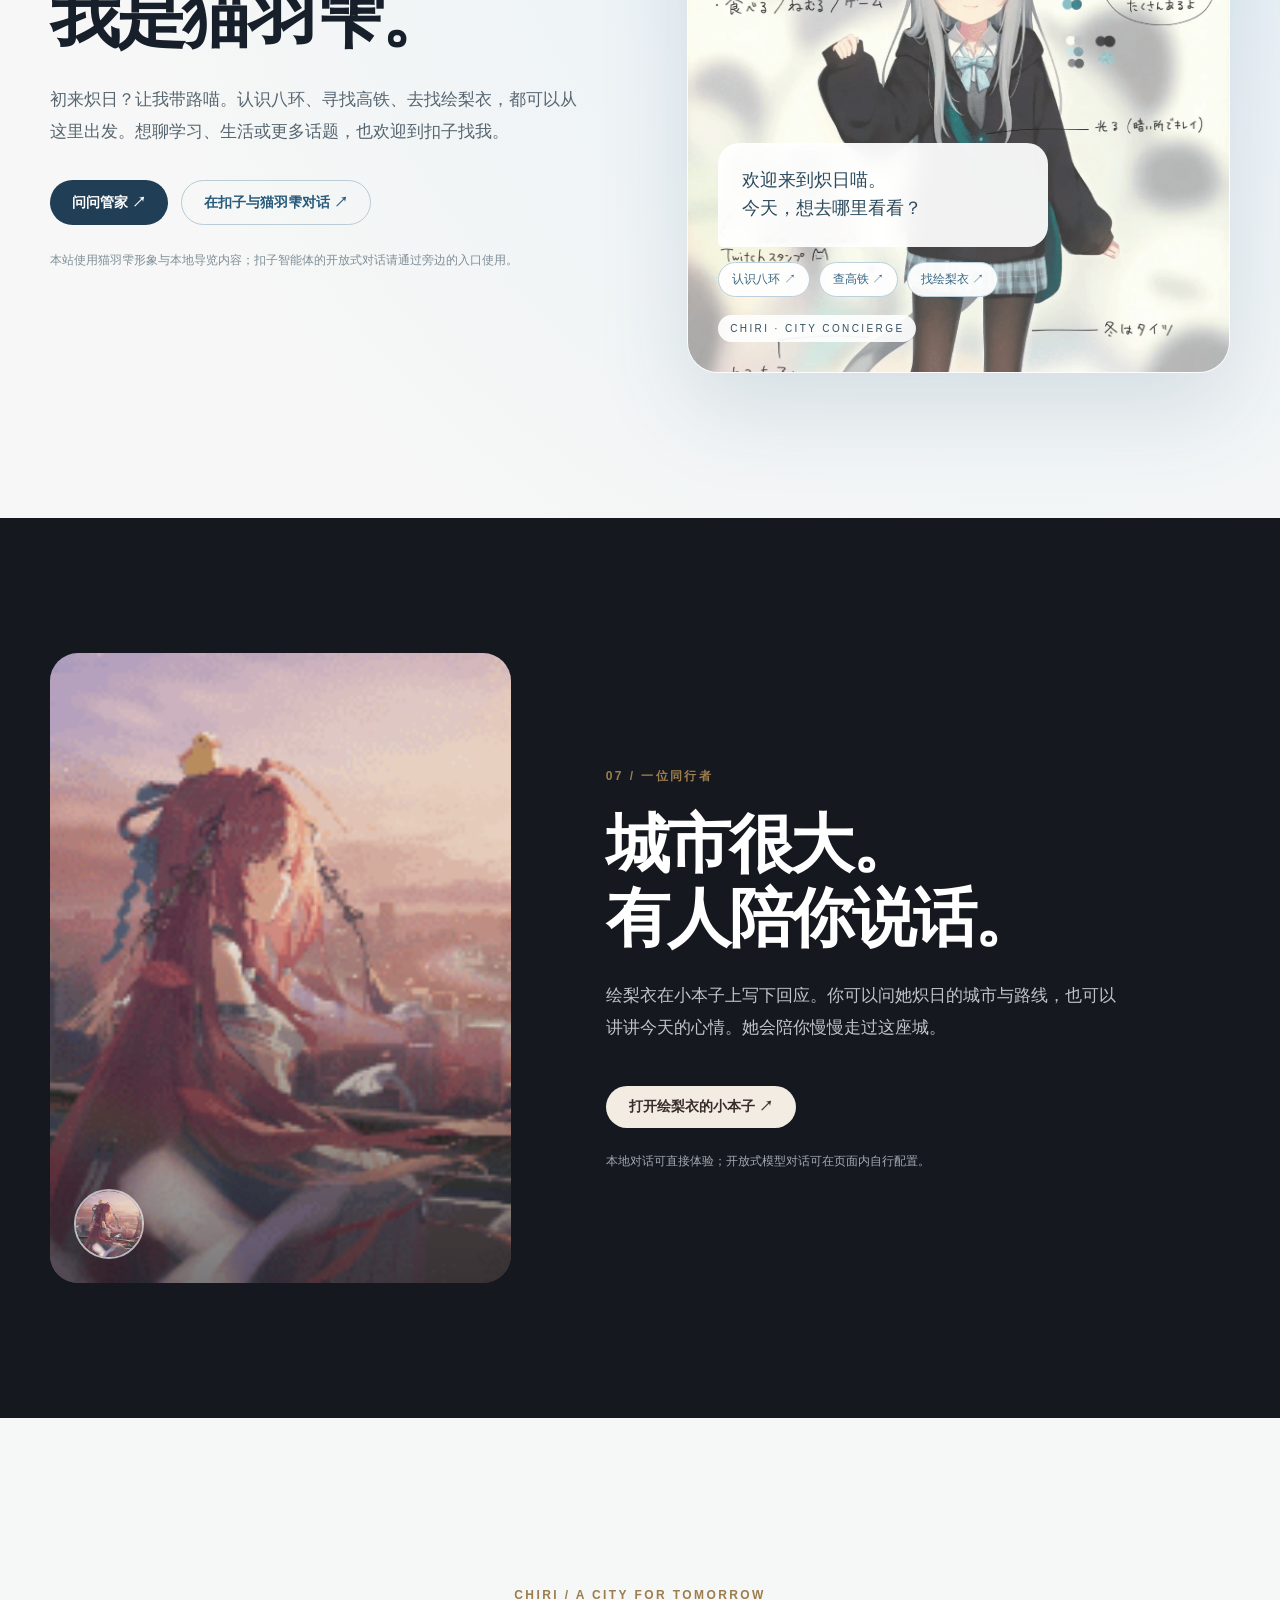
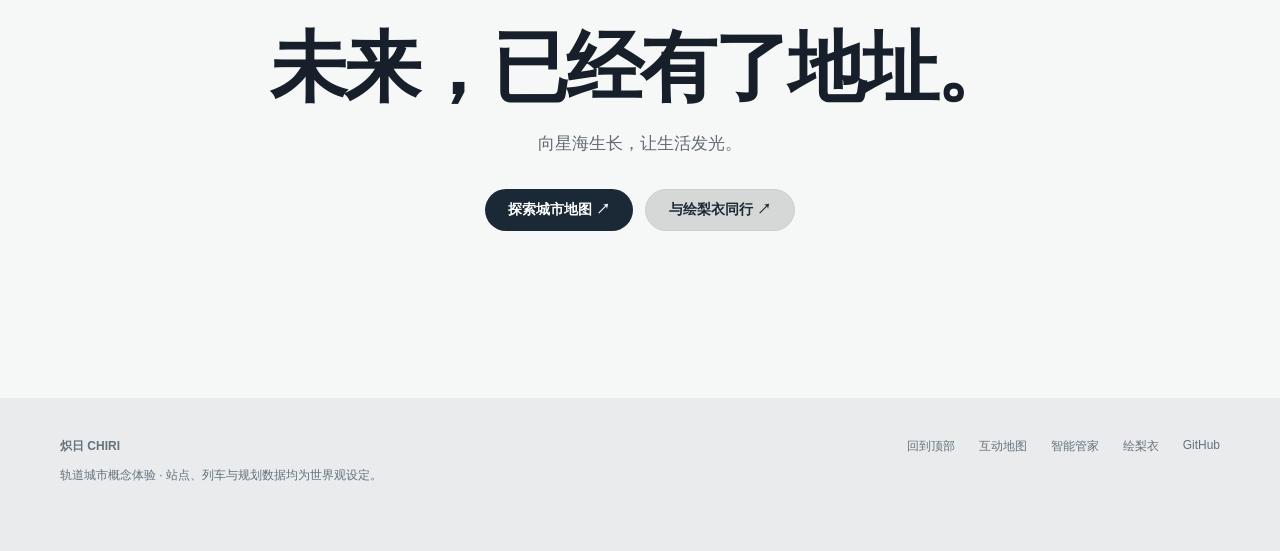
==== commit 462db990: "Add Neko character city guide and Coze agent entry" ====
--- a/index.html
+++ b/index.html
@@ -3,13 +3,14 @@
 <head>
 <meta charset="utf-8"><meta name="viewport" content="width=device-width,initial-scale=1">
 <meta name="theme-color" content="#f5f6f6">
-<meta name="description" content="炽日，一座向星海生长的轨道城市。探索一心八环、星际高铁地图，并与绘梨衣同行。">
+<meta name="description" content="炽日，一座向星海生长的轨道城市。探索一心八环、星际高铁地图，与猫羽雫智能管家和绘梨衣同行。">
 <title>炽日 CHIRI · 向星海生长，让生活发光</title>
 <link rel="icon" type="image/svg+xml" href="data:image/svg+xml,%3Csvg xmlns='http://www.w3.org/2000/svg' viewBox='0 0 64 64'%3E%3Crect width='64' height='64' rx='16' fill='%2318212b'/%3E%3Ccircle cx='32' cy='32' r='20' fill='none' stroke='%23e7bd77' stroke-width='3'/%3E%3Ccircle cx='32' cy='32' r='5' fill='%23e7bd77'/%3E%3C/svg%3E">
 <link rel="stylesheet" href="landing.css">
+<link rel="stylesheet" href="steward.css">
 </head>
 <body>
-<header class="nav"><div class="nav-inner"><a class="logo" href="#top" aria-label="炽日首页">炽日 <span>CHIRI</span></a><button class="menu-btn" type="button" aria-label="打开导航" aria-expanded="false">☰</button><nav class="nav-links" aria-label="主导航"><a href="#vision">城市愿景</a><a href="#rings">一心八环</a><a href="#mobility">星际交通</a><a href="#map">互动地图</a><a href="#erii" class="nav-cta">与绘梨衣同行</a></nav></div></header>
+<header class="nav"><div class="nav-inner"><a class="logo" href="#top" aria-label="炽日首页">炽日 <span>CHIRI</span></a><button class="menu-btn" type="button" aria-label="打开导航" aria-expanded="false">☰</button><nav class="nav-links" aria-label="主导航"><a href="#vision">城市愿景</a><a href="#rings">一心八环</a><a href="#mobility">星际交通</a><a href="#map">互动地图</a><a href="#erii">绘梨衣</a><a href="#steward" class="nav-cta">智能管家</a></nav></div></header>
 <main>
 <section class="hero" id="top"><img src="assets/overview.png" alt="环绕地球的炽日轨道城市全景" fetchpriority="high"><div class="hero-inner"><div class="hero-kicker">A CITY BEYOND THE HORIZON</div><h1>炽日</h1><div class="hero-en">CHIRI · ORBITAL CITY</div><div class="hero-bottom"><p>向星海生长，让生活发光。</p><div class="hero-actions"><a class="pill primary" href="#vision">探索这座城市 ↗</a><a class="pill secondary" href="atlas.html">打开动态地图 ↗</a></div><div class="scroll-cue">SCROLL TO EXPLORE<i></i></div></div></div></section>
 <section class="section statement" id="vision"><div class="container reveal"><span class="eyebrow">01 / 一座城市的答案</span><h2>把对未来的想象，<br><span>变成可以抵达的日常。</span></h2><p>从地球出发，穿过云层和星光。炽日将居住、生态、能源与交通编织成一座会呼吸的轨道城市；宏大的工程，最终落在每个人的生活里。</p><div class="metrics"><div class="metric"><strong>8</strong><span>功能环区</span></div><div class="metric"><strong>12</strong><span>径向连接</span></div><div class="metric"><strong>1</strong><span>太空电梯</span></div></div><small class="concept">概念规划数据</small></div></section>
@@ -17,10 +18,14 @@
 <section class="section rings" id="rings"><div class="container"><div class="section-head reveal"><span class="eyebrow">03 / 一心八环</span><h2 class="section-title">每一环，都是生活的一面。</h2><p>以城市中枢为心，八个功能环彼此连接。从清晨的菜园，到深夜依然明亮的星港，城市在这里有了完整的节奏。</p></div><div class="ring-layout"><div class="ring-visual reveal"><img src="assets/section.png" alt="炽日城市的环形结构剖面" loading="lazy"></div><div class="ring-list reveal" id="ring-list"><button class="ring-btn" data-ring="0" aria-pressed="true"><small>01 / SHIELD</small><strong>玄甲环 · 防护</strong></button><button class="ring-btn" data-ring="1" aria-pressed="false"><small>02 / SECURITY</small><strong>镇岳环 · 安全</strong></button><button class="ring-btn" data-ring="2" aria-pressed="false"><small>03 / MAKING</small><strong>锻火环 · 工业</strong></button><button class="ring-btn" data-ring="3" aria-pressed="false"><small>04 / CARE</small><strong>长生环 · 医疗</strong></button><button class="ring-btn" data-ring="4" aria-pressed="false"><small>05 / CULTURE</small><strong>万象环 · 公共</strong></button><button class="ring-btn" data-ring="5" aria-pressed="false"><small>06 / HOME</small><strong>栖云环 · 居住</strong></button><button class="ring-btn" data-ring="6" aria-pressed="false"><small>07 / HARVEST</small><strong>金穗环 · 农业</strong></button><button class="ring-btn" data-ring="7" aria-pressed="false"><small>08 / SUN</small><strong>日冕环 · 能源</strong></button><div class="ring-detail" aria-live="polite"><h3 id="ring-title">玄甲环 · 防护</h3><p id="ring-desc">城市的第一道拥抱。外层屏障与监测系统守护每一次日出，也让生活有安心的边界。</p></div></div></div></div></section>
 <section class="mobility" id="mobility"><div class="section-head reveal"><span class="eyebrow">04 / 城市在流动</span><h2 class="section-title">把距离，交给光。</h2><p>高铁、环轨和径向通道将各个生活场景连成一个整体。每次出发，都能看到不同的炽日。</p></div><div class="mobility-media reveal"><img src="assets/transit.png" alt="炽日城市中的未来交通" loading="lazy"><div class="mobility-caption">连接星港，也连接日常。</div></div><div class="mobility-copy reveal"><p>在下面的实景地图中，单节高铁会沿着六条线路运行。点击站点或列车，可以查看运行和换乘信息。</p><a href="#map">查看动态演示 →</a></div></section>
 <section class="map-section" id="map"><div class="section-head reveal"><span class="eyebrow">05 / 互动城市地图</span><h2 class="section-title">走进炽日。</h2><p>看列车驶过云海，选择一条线路，也可以进入城区规划视图，找到属于你的目的地。</p></div><div class="map-frame reveal"><div class="map-frame-bar"><i class="dot"></i><i class="dot"></i><i class="dot"></i><span>CHIRI / INTERACTIVE ATLAS</span></div><iframe src="atlas.html" title="炽日互动高铁与城市地图" loading="lazy"></iframe></div><div class="map-out"><a href="atlas.html">全屏打开地图 ↗</a></div></section>
-<section class="agent" id="erii"><div class="agent-grid"><div class="agent-portrait reveal"><video src="assets/erii.mp4" poster="assets/preview.gif" autoplay muted loop playsinline preload="metadata" aria-label="绘梨衣角色影像"></video><img src="assets/preview.gif" alt="绘梨衣头像"></div><div class="agent-copy reveal"><span class="eyebrow">06 / 一位同行者</span><h2>城市很大。<br>有人陪你说话。</h2><p>绘梨衣在小本子上写下回应。你可以问她炽日的城市与路线，也可以讲讲今天的心情。她会陪你慢慢走过这座城。</p><a class="pill" href="erii.html">打开绘梨衣的小本子 ↗</a><small>本地对话可直接体验；开放式模型对话可在页面内自行配置。</small></div></div></section>
+<section class="steward" id="steward"><div class="steward-grid"><div class="steward-copy reveal"><span class="eyebrow">06 / 炽日智能管家</span><h2>你好，<br>我是猫羽雫。</h2><p>初来炽日？让我带路喵。认识八环、寻找高铁、去找绘梨衣，都可以从这里出发。想聊学习、生活或更多话题，也欢迎到扣子找我。</p><div class="steward-actions"><button class="steward-primary" type="button" data-steward-open>问问管家 ↗</button><a class="steward-secondary" href="https://www.coze.cn/store/agent/7692635031994564644?bot_id=true&amp;bid=6lgqsh4mk6012" target="_blank" rel="noopener noreferrer">在扣子与猫羽雫对话 ↗</a></div><small>本站使用猫羽雫形象与本地导览内容；扣子智能体的开放式对话请通过旁边的入口使用。</small></div><div class="steward-showcase reveal" aria-label="智能管家预览"><div class="steward-showcase-head"><img class="steward-avatar" src="assets/neko-avatar.png" alt="猫羽雫"><div><strong>猫羽雫</strong><span>炽日城市智能管家 · 角色导览</span></div><i aria-hidden="true"></i></div><img class="steward-character" src="assets/neko-character.png" alt="猫羽雫：银灰长发、猫耳和蓝绿色眼睛的角色形象" loading="lazy"><div class="steward-preview-message">欢迎来到炽日喵。<br>今天，想去哪里看看？</div><div class="steward-preview-questions"><button type="button" data-steward-ask="八环分别是什么？">认识八环 ↗</button><button type="button" data-steward-ask="高铁怎么走？">查高铁 ↗</button><button type="button" data-steward-ask="绘梨衣在哪里？">找绘梨衣 ↗</button></div><div class="steward-showcase-foot">CHIRI · CITY CONCIERGE</div></div></div></section>
+<section class="agent" id="erii"><div class="agent-grid"><div class="agent-portrait reveal"><video src="assets/erii.mp4" poster="assets/preview.gif" autoplay muted loop playsinline preload="metadata" aria-label="绘梨衣角色影像"></video><img src="assets/preview.gif" alt="绘梨衣头像"></div><div class="agent-copy reveal"><span class="eyebrow">07 / 一位同行者</span><h2>城市很大。<br>有人陪你说话。</h2><p>绘梨衣在小本子上写下回应。你可以问她炽日的城市与路线，也可以讲讲今天的心情。她会陪你慢慢走过这座城。</p><a class="pill" href="erii.html">打开绘梨衣的小本子 ↗</a><small>本地对话可直接体验；开放式模型对话可在页面内自行配置。</small></div></div></section>
 <section class="finale"><div class="reveal"><span class="eyebrow">CHIRI / A CITY FOR TOMORROW</span><h2>未来，已经有了地址。</h2><p>向星海生长，让生活发光。</p><div class="actions"><a class="pill primary" href="atlas.html">探索城市地图 ↗</a><a class="pill secondary" href="erii.html">与绘梨衣同行 ↗</a></div></div></section>
 </main>
-<footer><div class="footer-inner"><div><strong>炽日 CHIRI</strong><p>轨道城市概念体验 · 站点、列车与规划数据均为世界观设定。</p></div><div class="footer-links"><a href="#top">回到顶部</a><a href="atlas.html">互动地图</a><a href="erii.html">绘梨衣</a><a href="https://github.com/g78jksn24c-hue/chiri-map" target="_blank" rel="noopener">GitHub</a></div></div></footer>
+<footer><div class="footer-inner"><div><strong>炽日 CHIRI</strong><p>轨道城市概念体验 · 站点、列车与规划数据均为世界观设定。</p></div><div class="footer-links"><a href="#top">回到顶部</a><a href="atlas.html">互动地图</a><a href="#steward">智能管家</a><a href="erii.html">绘梨衣</a><a href="https://github.com/g78jksn24c-hue/chiri-map" target="_blank" rel="noopener">GitHub</a></div></div></footer>
+<button class="steward-fab" id="steward-fab" type="button" aria-controls="steward-panel" aria-expanded="false"><img class="steward-fab-icon" src="assets/neko-avatar.png" alt=""><span>问问猫羽雫</span></button>
+<aside class="steward-panel" id="steward-panel" role="dialog" aria-label="炽日智能管家" hidden><div class="steward-panel-head"><img class="steward-avatar" src="assets/neko-avatar.png" alt="猫羽雫"><div><strong>猫羽雫</strong><span>猫羽雫形象 · 本地导览</span></div><button type="button" id="steward-close" aria-label="关闭智能管家">×</button></div><div class="steward-messages" id="steward-messages" aria-live="polite"><div class="steward-bubble bot">你好呀，我是猫羽雫，今天由我带路喵！想认识八环、查高铁，还是去找绘梨衣？</div></div><div class="steward-panel-prompts"><button type="button" data-steward-ask="八环分别是什么？">八环</button><button type="button" data-steward-ask="高铁怎么走？">高铁</button><button type="button" data-steward-ask="太空电梯在哪里？">抵达</button></div><form class="steward-form" id="steward-form"><label class="sr-only" for="steward-input">向智能管家提问</label><input id="steward-input" name="question" type="text" maxlength="180" autocomplete="off" placeholder="问问炽日的城市与路线…"><button type="submit" aria-label="发送问题">↑</button></form><a class="steward-coze-link" href="https://www.coze.cn/store/agent/7692635031994564644?bot_id=true&amp;bid=6lgqsh4mk6012" target="_blank" rel="noopener noreferrer">进入扣子，与猫羽雫继续对话 ↗</a></aside>
 <script src="landing.js"></script>
+<script src="steward.js"></script>
 </body>
 </html>
--- a/steward.css
+++ b/steward.css
@@ -0,0 +1,60 @@
+.sr-only{position:absolute;width:1px;height:1px;padding:0;margin:-1px;overflow:hidden;clip:rect(0,0,0,0);white-space:nowrap;border:0}
+.steward{padding:145px 24px;background:radial-gradient(circle at 80% 20%,#d8e8f3 0,#edf3f7 32%,#f6f7f6 72%);overflow:hidden}
+.steward-grid{max-width:1180px;margin:auto;display:grid;grid-template-columns:1fr 1fr;gap:8%;align-items:center}
+.steward-copy h2{font-size:clamp(46px,5.5vw,76px);letter-spacing:-.055em;line-height:1.13;margin:22px 0 28px}
+.steward-copy p{color:#566570;font-size:17px;line-height:1.9;max-width:530px;margin:0}
+.steward-actions{display:flex;align-items:center;gap:13px;flex-wrap:wrap;margin-top:32px}
+.steward-actions button,.steward-actions a{min-height:45px;display:inline-flex;align-items:center;border-radius:999px;padding:0 22px;font-size:14px;font-weight:650;text-decoration:none;transition:transform .2s,background .2s}
+.steward-actions button:hover,.steward-actions a:hover{transform:translateY(-2px)}
+.steward-primary{border:0;background:#203e56;color:#fff}
+.steward-primary:hover{background:#1765ac}
+.steward-secondary{border:1px solid #b9cbd5;color:#275a7b}
+.steward-copy small{display:block;color:#7f8d96;margin-top:25px;font-size:12px;line-height:1.7}
+.steward-showcase{min-height:500px;background:rgba(255,255,255,.82);border:1px solid #ffffffdb;border-radius:31px;box-shadow:0 35px 90px #345b7726;padding:30px;display:flex;flex-direction:column;position:relative;overflow:hidden}
+.steward-showcase::before{content:"";position:absolute;width:360px;height:360px;right:-120px;top:90px;border:1px solid #b6d7e9;border-radius:50%;box-shadow:0 0 0 55px #ddecf450,0 0 0 110px #ddecf42b}
+.steward-showcase-head{display:flex;align-items:center;gap:14px;position:relative;z-index:1}
+.steward-avatar{width:49px;height:49px;flex:0 0 49px;border-radius:16px;background:linear-gradient(145deg,#c7e8f3,#798baa);display:flex;align-items:center;justify-content:center;color:#fff;font-family:serif;font-size:24px;box-shadow:0 7px 20px #5077953d}
+.steward-showcase-head strong,.steward-panel-head strong{font-size:17px;display:block}
+.steward-showcase-head span:not(.steward-avatar),.steward-panel-head span:not(.steward-avatar){display:block;color:#7d8b95;font-size:12px;margin-top:3px}
+.steward-showcase-head i{width:8px;height:8px;border-radius:50%;background:#56ba9d;margin-left:auto;box-shadow:0 0 0 5px #56ba9d25}
+.steward-preview-message{position:relative;z-index:1;background:#edf5f8;max-width:330px;margin-top:auto;margin-bottom:25px;padding:24px;border-radius:21px 21px 21px 5px;font-size:20px;line-height:1.55;color:#2c4b5d}
+.steward-preview-questions{position:relative;z-index:1;display:flex;flex-wrap:wrap;gap:9px}
+.steward-preview-questions button{border:1px solid #bad0dc;background:#fff;color:#386783;border-radius:999px;padding:8px 13px;font-size:12px}
+.steward-preview-questions button:hover{background:#e8f3f9}
+.steward-showcase-foot{position:relative;z-index:1;font-size:10px;letter-spacing:.24em;color:#91a3af;margin-top:35px}
+.steward-fab{position:fixed;right:24px;bottom:22px;z-index:35;display:flex;align-items:center;gap:9px;border:1px solid #b7cfdb;background:#fff;color:#244e66;border-radius:999px;padding:7px 15px 7px 7px;box-shadow:0 12px 35px #102c3b38;font-size:13px;font-weight:650;transition:transform .2s,box-shadow .2s}
+.steward-fab:hover{transform:translateY(-3px);box-shadow:0 16px 38px #102c3b44}
+.steward-fab-icon{width:33px;height:33px;display:flex;align-items:center;justify-content:center;border-radius:50%;background:linear-gradient(145deg,#a5d8e7,#627997);color:#fff;font-family:serif;font-size:17px}
+.steward-panel{position:fixed;z-index:40;right:24px;bottom:83px;width:min(390px,calc(100vw - 24px));height:min(590px,calc(100dvh - 105px));display:flex;flex-direction:column;background:#f9fbfc;border:1px solid #dce8ed;border-radius:24px;box-shadow:0 30px 100px #0c2d4080;overflow:hidden}
+.steward-panel[hidden]{display:none}
+.steward-panel-head{display:flex;align-items:center;gap:11px;padding:16px 18px;border-bottom:1px solid #e3ecf0;background:#fff}
+.steward-panel-head .steward-avatar{width:38px;height:38px;flex-basis:38px;border-radius:12px;font-size:19px}
+.steward-panel-head strong{font-size:15px}
+#steward-close{border:0;background:#edf3f6;border-radius:50%;width:30px;height:30px;color:#657983;font-size:22px;margin-left:auto;line-height:1}
+#steward-close:hover{background:#d7e7ef}
+.steward-messages{flex:1;min-height:0;overflow:auto;padding:20px 17px;display:flex;flex-direction:column;align-items:flex-start;gap:14px}
+.steward-bubble{max-width:88%;padding:12px 15px;border-radius:15px;font-size:14px;line-height:1.65;word-break:break-word}
+.steward-bubble.bot{background:#eaf3f7;color:#2d4c5d;border-bottom-left-radius:4px}
+.steward-bubble.me{background:#275a78;color:#fff;border-bottom-right-radius:4px;align-self:flex-end}
+.steward-bubble a{display:block;margin-top:8px;color:#1765ac;font-weight:700;text-decoration:underline;text-underline-offset:3px}
+.steward-panel-prompts{display:flex;gap:7px;padding:0 17px 11px;overflow-x:auto}
+.steward-panel-prompts button{border:1px solid #c7dae4;background:#fff;color:#4b7288;white-space:nowrap;border-radius:999px;padding:6px 11px;font-size:12px}
+.steward-panel-prompts button:hover{background:#ebf5fa}
+.steward-form{display:flex;gap:8px;border-top:1px solid #e1eaee;padding:12px 14px 9px}
+.steward-form input{min-width:0;flex:1;border:1px solid #ccdce4;border-radius:999px;background:#fff;padding:9px 14px;color:#243b4a;font:inherit;font-size:13px;outline:none}
+.steward-form input:focus{border-color:#63a7cb}
+.steward-form button{width:36px;height:36px;border-radius:50%;background:#275a78;border:0;color:#fff;font-size:20px;line-height:1}
+.steward-coze-link{display:block;text-align:center;color:#2672a0;font-size:12px;font-weight:650;padding:0 12px 13px}
+.steward-coze-link:hover{text-decoration:underline}
+@media(max-width:900px){.steward-grid{grid-template-columns:1fr;gap:55px}.steward-showcase{min-height:440px}.steward{padding:100px 24px}}
+@media(max-width:600px){.steward{padding:90px 20px}.steward-copy h2{font-size:48px}.steward-copy p{font-size:15px}.steward-showcase{padding:22px;border-radius:23px;min-height:430px}.steward-preview-message{font-size:18px}.steward-fab{right:13px;bottom:13px}.steward-panel{inset:0;width:100vw;height:100dvh;max-height:none;border-radius:0}.steward-panel-head{padding-top:max(16px,env(safe-area-inset-top))}.steward-coze-link{padding-bottom:max(13px,env(safe-area-inset-bottom))}}
+.steward-showcase{min-height:620px;background:#eceded}
+.steward-showcase::before{display:none}
+.steward-character{position:absolute;inset:106px 0 0;width:100%;height:calc(100% - 106px);object-fit:cover;object-position:center top;opacity:.9}
+.steward-showcase-head{background:#ffffffec;border-radius:18px;padding:12px;backdrop-filter:blur(12px)}
+.steward-avatar,.steward-fab-icon{object-fit:cover}
+.steward-preview-message{font-size:18px;background:#ffffffed;backdrop-filter:blur(12px);margin-bottom:15px}
+.steward-preview-questions button{background:#fffffff2}
+.steward-showcase-foot{color:#344e60;align-self:flex-start;background:#ffffffe8;border-radius:999px;padding:8px 12px;margin-top:18px}
+@media(max-width:600px){.steward-showcase{min-height:570px}.steward-character{object-position:center top}}
+@media(prefers-reduced-motion:reduce){.steward-fab,.steward-actions button,.steward-actions a{transition:none}}
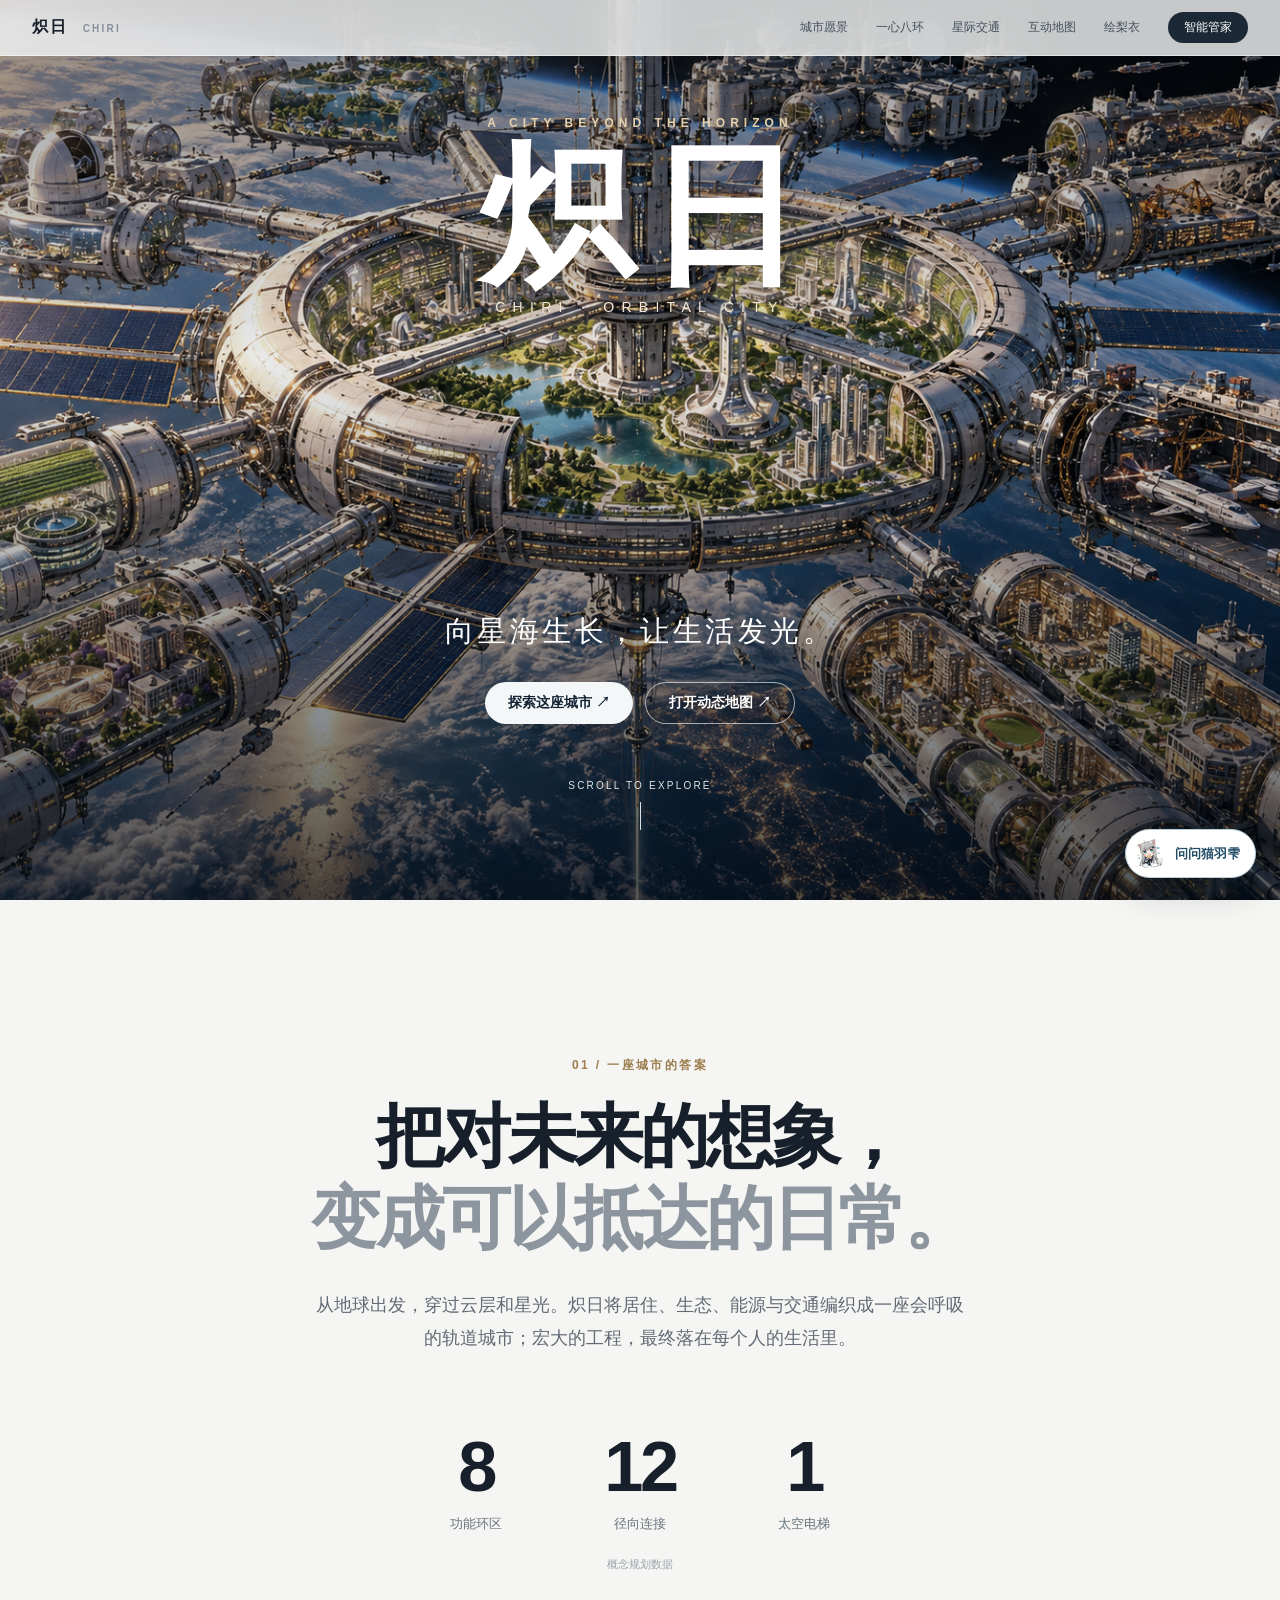
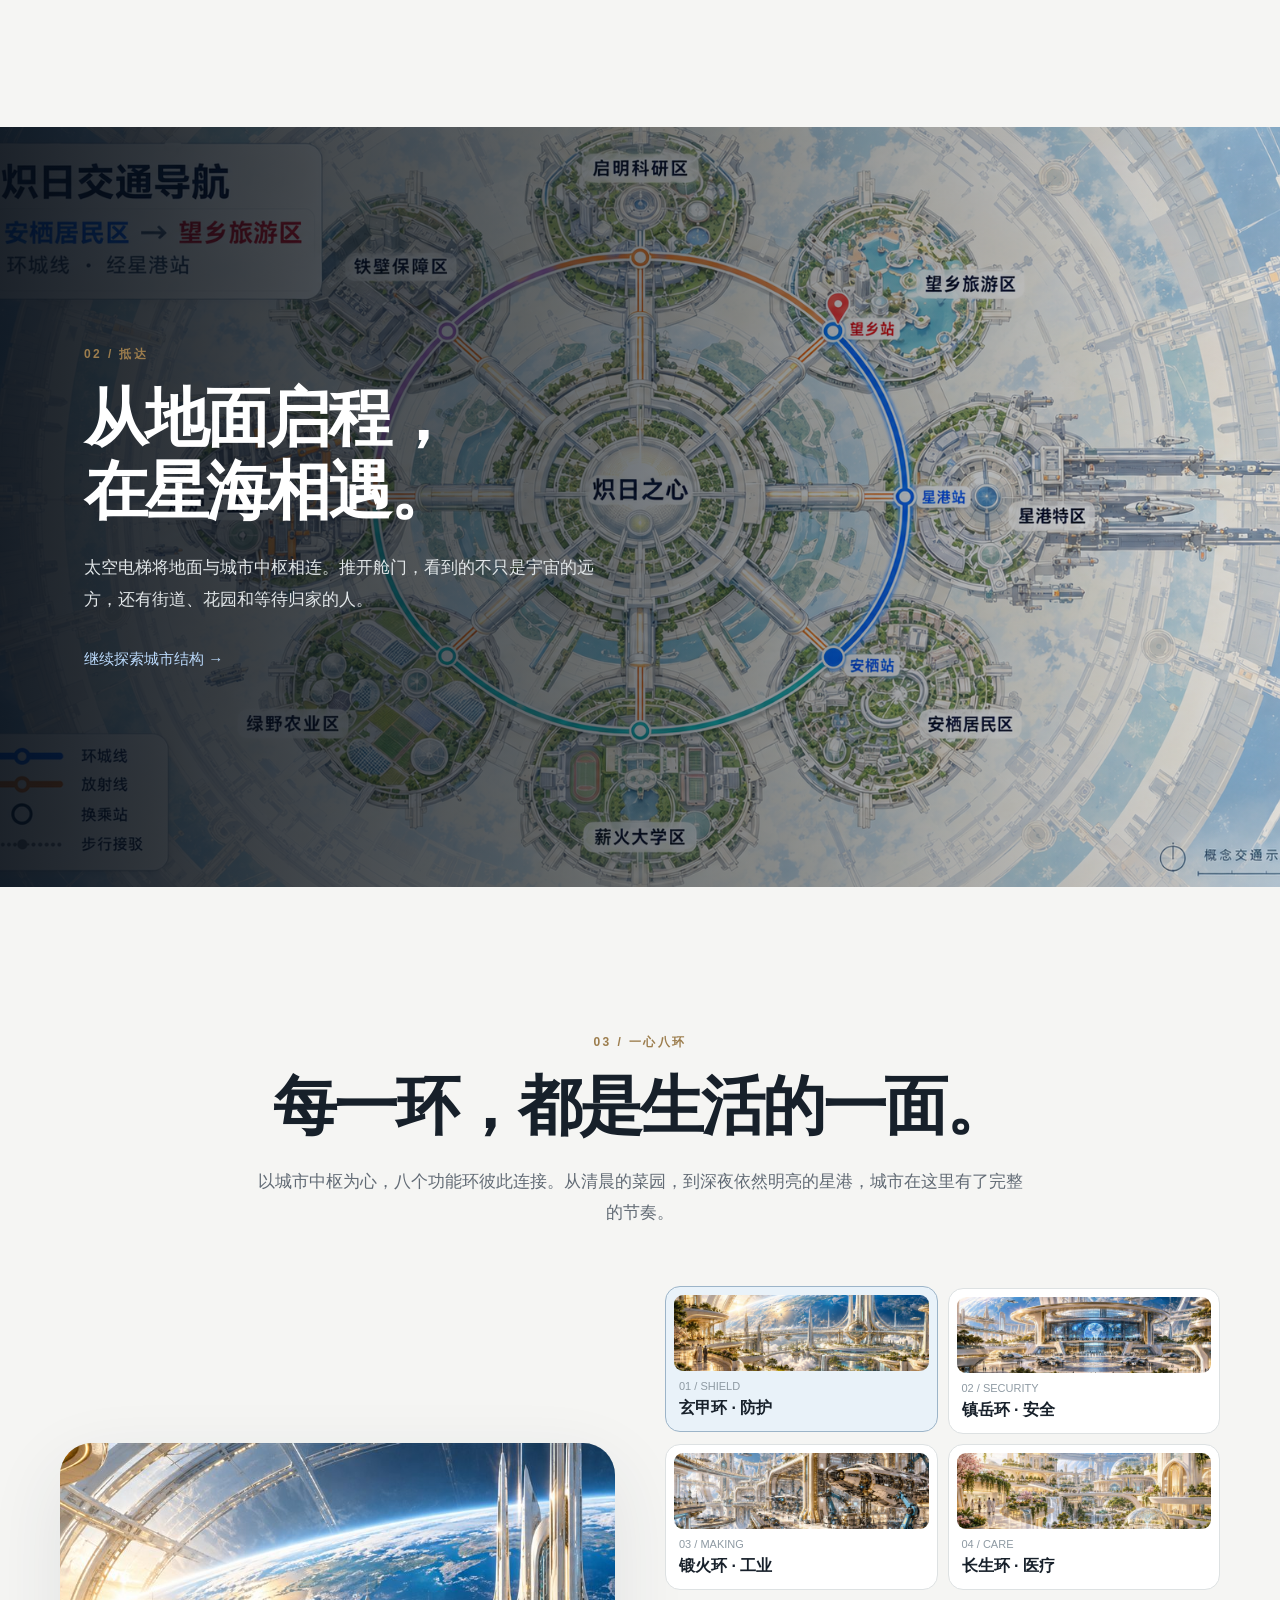
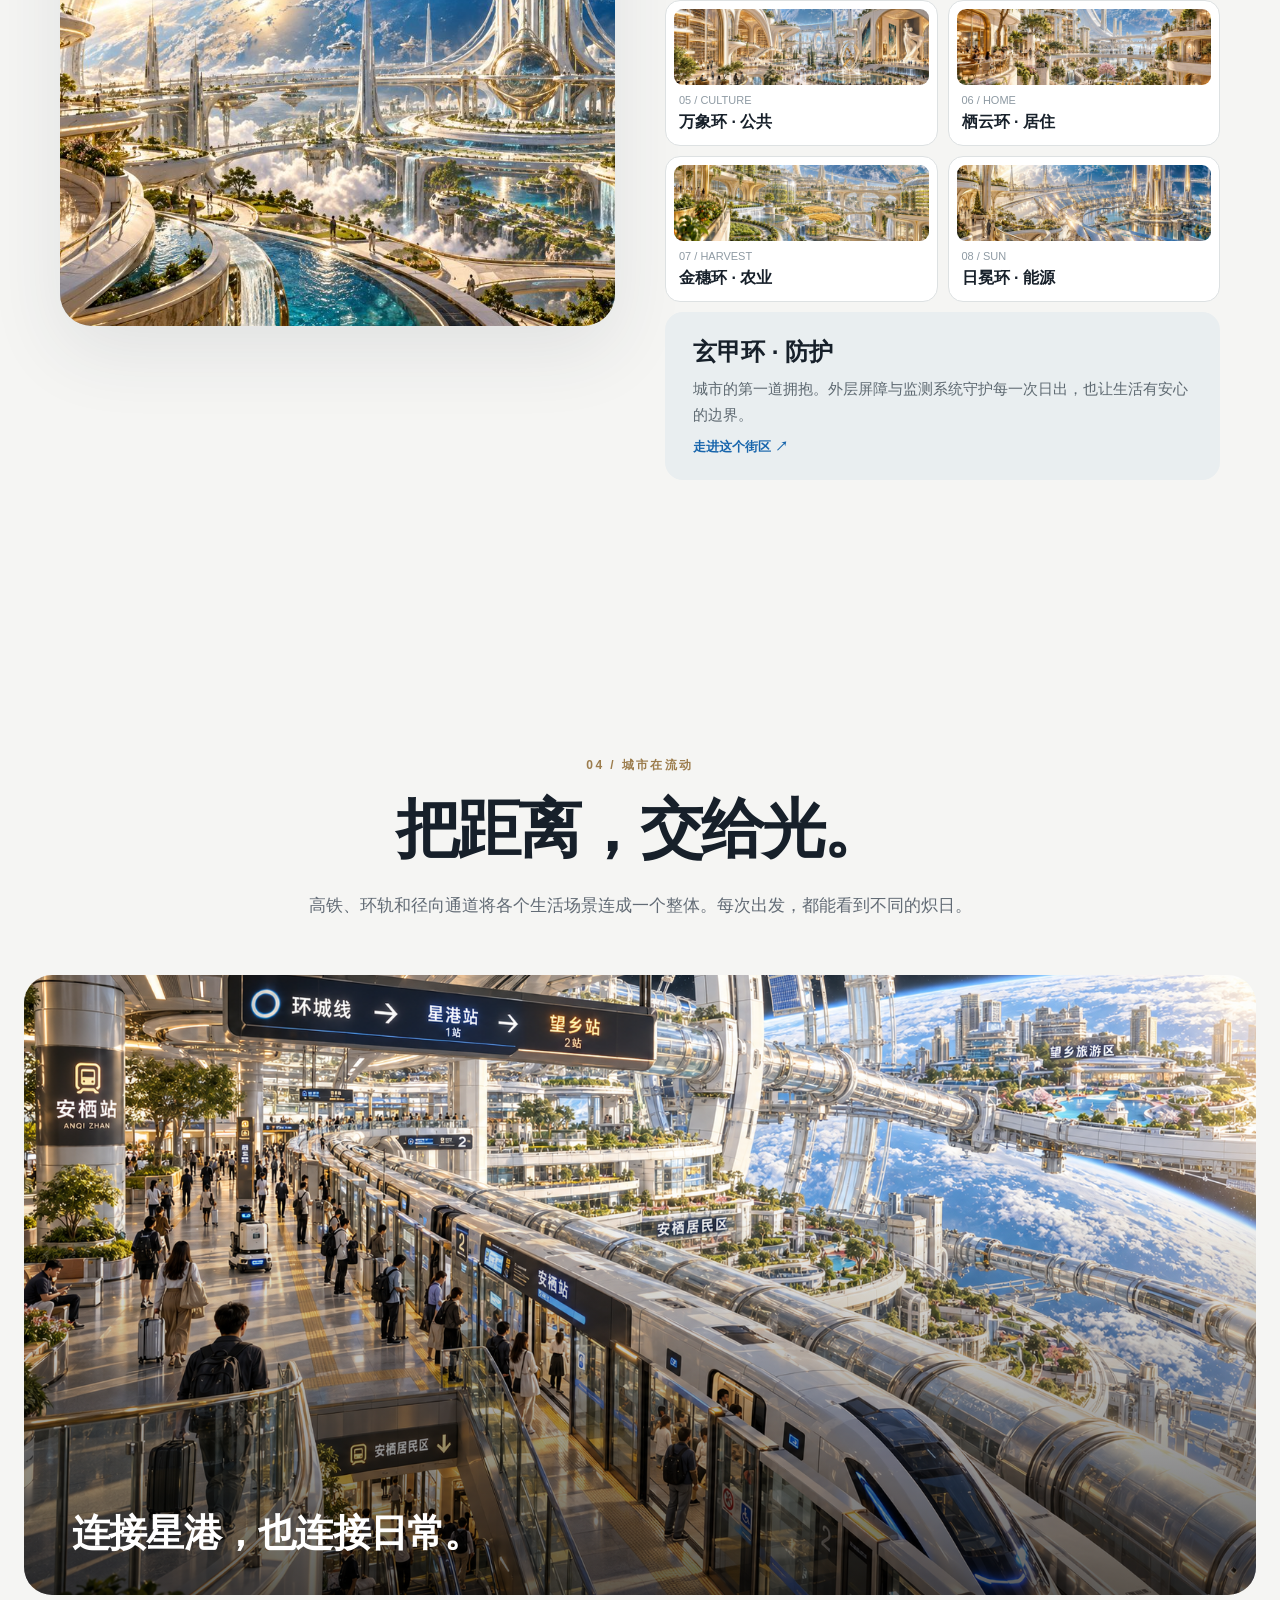
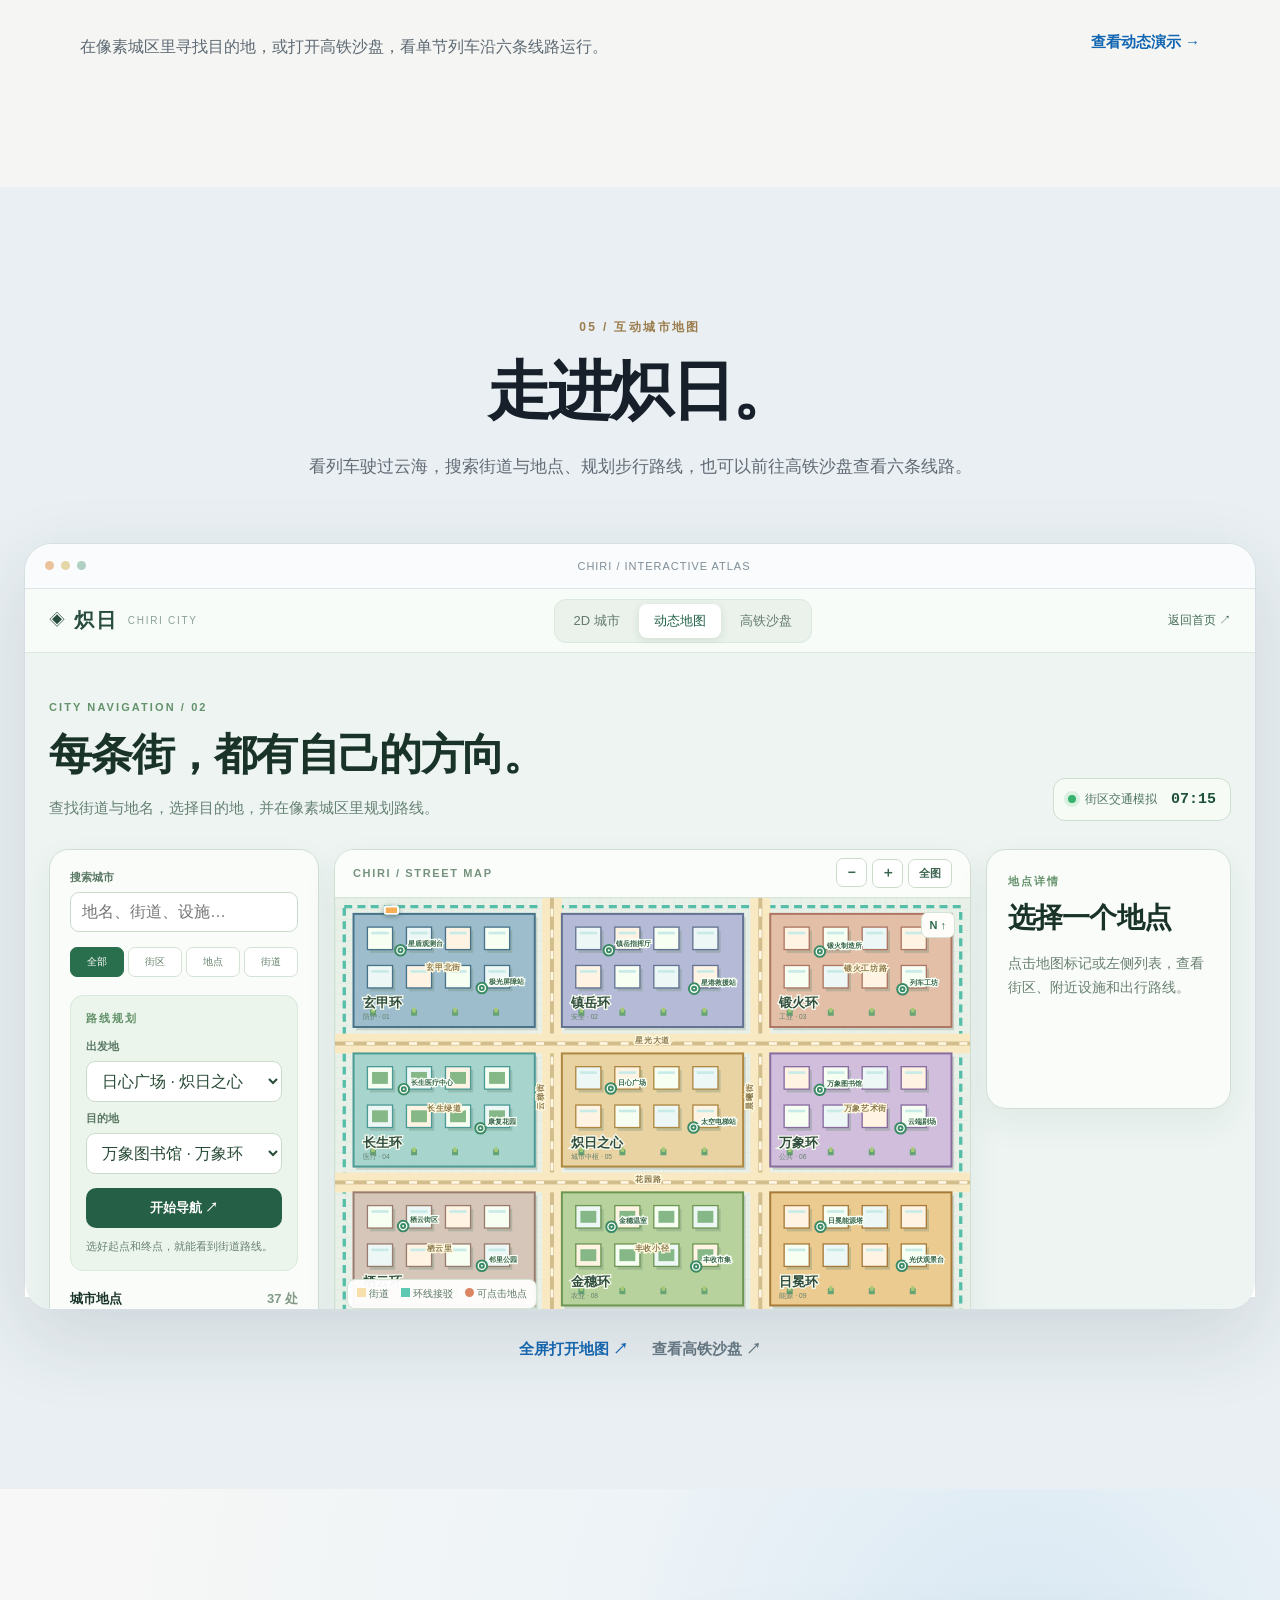
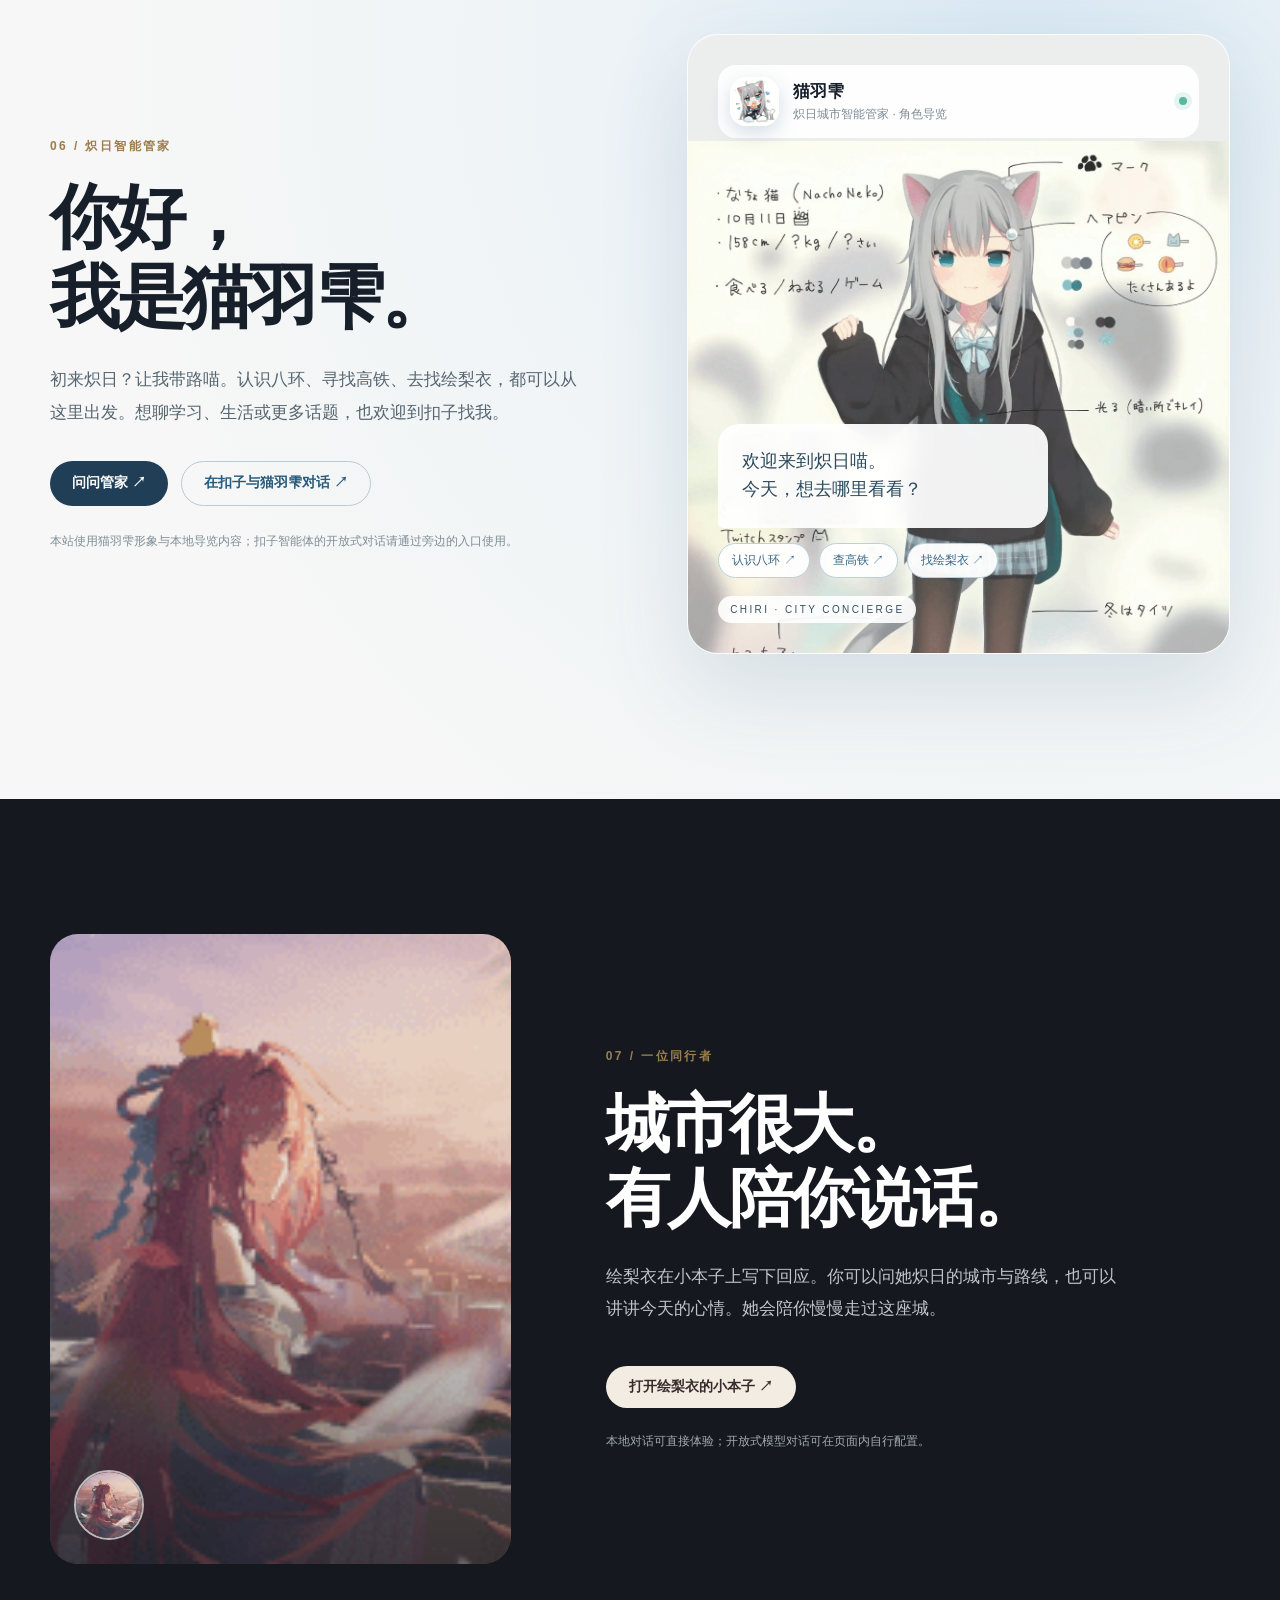
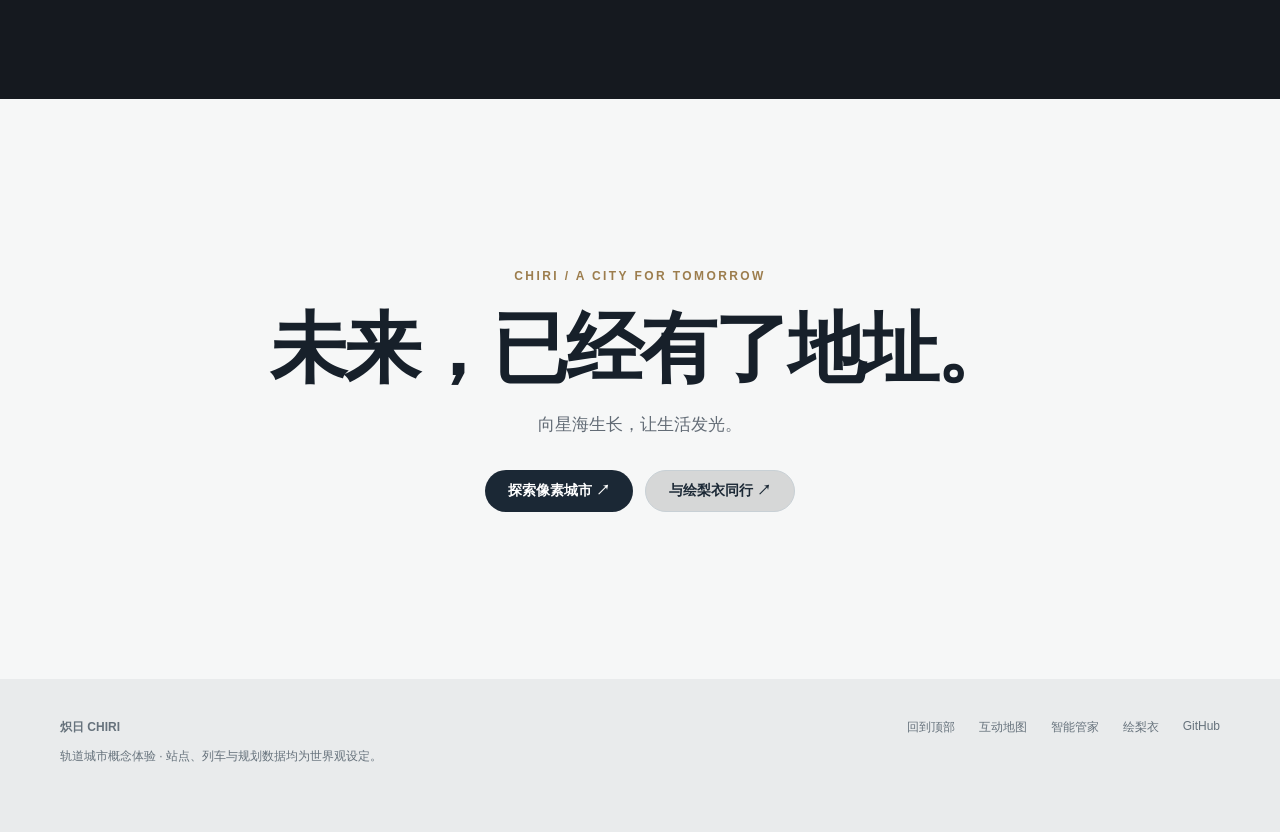
==== commit 2d860950: "Add interactive pixel city and street map" ====
--- a/index.html
+++ b/index.html
@@ -12,17 +12,17 @@
 <body>
 <header class="nav"><div class="nav-inner"><a class="logo" href="#top" aria-label="炽日首页">炽日 <span>CHIRI</span></a><button class="menu-btn" type="button" aria-label="打开导航" aria-expanded="false">☰</button><nav class="nav-links" aria-label="主导航"><a href="#vision">城市愿景</a><a href="#rings">一心八环</a><a href="#mobility">星际交通</a><a href="#map">互动地图</a><a href="#erii">绘梨衣</a><a href="#steward" class="nav-cta">智能管家</a></nav></div></header>
 <main>
-<section class="hero" id="top"><img src="assets/overview.png" alt="环绕地球的炽日轨道城市全景" fetchpriority="high"><div class="hero-inner"><div class="hero-kicker">A CITY BEYOND THE HORIZON</div><h1>炽日</h1><div class="hero-en">CHIRI · ORBITAL CITY</div><div class="hero-bottom"><p>向星海生长，让生活发光。</p><div class="hero-actions"><a class="pill primary" href="#vision">探索这座城市 ↗</a><a class="pill secondary" href="atlas.html">打开动态地图 ↗</a></div><div class="scroll-cue">SCROLL TO EXPLORE<i></i></div></div></div></section>
+<section class="hero" id="top"><img src="assets/overview.png" alt="环绕地球的炽日轨道城市全景" fetchpriority="high"><div class="hero-inner"><div class="hero-kicker">A CITY BEYOND THE HORIZON</div><h1>炽日</h1><div class="hero-en">CHIRI · ORBITAL CITY</div><div class="hero-bottom"><p>向星海生长，让生活发光。</p><div class="hero-actions"><a class="pill primary" href="pixel-city.html">探索这座城市 ↗</a><a class="pill secondary" href="pixel-map.html">打开动态地图 ↗</a></div><div class="scroll-cue">SCROLL TO EXPLORE<i></i></div></div></div></section>
 <section class="section statement" id="vision"><div class="container reveal"><span class="eyebrow">01 / 一座城市的答案</span><h2>把对未来的想象，<br><span>变成可以抵达的日常。</span></h2><p>从地球出发，穿过云层和星光。炽日将居住、生态、能源与交通编织成一座会呼吸的轨道城市；宏大的工程，最终落在每个人的生活里。</p><div class="metrics"><div class="metric"><strong>8</strong><span>功能环区</span></div><div class="metric"><strong>12</strong><span>径向连接</span></div><div class="metric"><strong>1</strong><span>太空电梯</span></div></div><small class="concept">概念规划数据</small></div></section>
 <section class="feature dark" id="arrival"><img src="assets/navigation.png" alt="通往炽日的太空交通与城市入口" loading="lazy"><div class="container"><div class="feature-copy reveal"><span class="eyebrow">02 / 抵达</span><h2>从地面启程，<br>在星海相遇。</h2><p>太空电梯将地面与城市中枢相连。推开舱门，看到的不只是宇宙的远方，还有街道、花园和等待归家的人。</p><a class="text-link" href="#rings">继续探索城市结构 →</a></div></div></section>
-<section class="section rings" id="rings"><div class="container"><div class="section-head reveal"><span class="eyebrow">03 / 一心八环</span><h2 class="section-title">每一环，都是生活的一面。</h2><p>以城市中枢为心，八个功能环彼此连接。从清晨的菜园，到深夜依然明亮的星港，城市在这里有了完整的节奏。</p></div><div class="ring-layout"><div class="ring-visual reveal"><img src="assets/section.png" alt="炽日城市的环形结构剖面" loading="lazy"></div><div class="ring-list reveal" id="ring-list"><button class="ring-btn" data-ring="0" aria-pressed="true"><small>01 / SHIELD</small><strong>玄甲环 · 防护</strong></button><button class="ring-btn" data-ring="1" aria-pressed="false"><small>02 / SECURITY</small><strong>镇岳环 · 安全</strong></button><button class="ring-btn" data-ring="2" aria-pressed="false"><small>03 / MAKING</small><strong>锻火环 · 工业</strong></button><button class="ring-btn" data-ring="3" aria-pressed="false"><small>04 / CARE</small><strong>长生环 · 医疗</strong></button><button class="ring-btn" data-ring="4" aria-pressed="false"><small>05 / CULTURE</small><strong>万象环 · 公共</strong></button><button class="ring-btn" data-ring="5" aria-pressed="false"><small>06 / HOME</small><strong>栖云环 · 居住</strong></button><button class="ring-btn" data-ring="6" aria-pressed="false"><small>07 / HARVEST</small><strong>金穗环 · 农业</strong></button><button class="ring-btn" data-ring="7" aria-pressed="false"><small>08 / SUN</small><strong>日冕环 · 能源</strong></button><div class="ring-detail" aria-live="polite"><h3 id="ring-title">玄甲环 · 防护</h3><p id="ring-desc">城市的第一道拥抱。外层屏障与监测系统守护每一次日出，也让生活有安心的边界。</p></div></div></div></div></section>
-<section class="mobility" id="mobility"><div class="section-head reveal"><span class="eyebrow">04 / 城市在流动</span><h2 class="section-title">把距离，交给光。</h2><p>高铁、环轨和径向通道将各个生活场景连成一个整体。每次出发，都能看到不同的炽日。</p></div><div class="mobility-media reveal"><img src="assets/transit.png" alt="炽日城市中的未来交通" loading="lazy"><div class="mobility-caption">连接星港，也连接日常。</div></div><div class="mobility-copy reveal"><p>在下面的实景地图中，单节高铁会沿着六条线路运行。点击站点或列车，可以查看运行和换乘信息。</p><a href="#map">查看动态演示 →</a></div></section>
-<section class="map-section" id="map"><div class="section-head reveal"><span class="eyebrow">05 / 互动城市地图</span><h2 class="section-title">走进炽日。</h2><p>看列车驶过云海，选择一条线路，也可以进入城区规划视图，找到属于你的目的地。</p></div><div class="map-frame reveal"><div class="map-frame-bar"><i class="dot"></i><i class="dot"></i><i class="dot"></i><span>CHIRI / INTERACTIVE ATLAS</span></div><iframe src="atlas.html" title="炽日互动高铁与城市地图" loading="lazy"></iframe></div><div class="map-out"><a href="atlas.html">全屏打开地图 ↗</a></div></section>
+<section class="section rings" id="rings"><div class="container"><div class="section-head reveal"><span class="eyebrow">03 / 一心八环</span><h2 class="section-title">每一环，都是生活的一面。</h2><p>以城市中枢为心，八个功能环彼此连接。从清晨的菜园，到深夜依然明亮的星港，城市在这里有了完整的节奏。</p></div><div class="ring-layout"><div class="ring-visual reveal"><img src="assets/ring-shield.jpg" alt="玄甲环防护街区场景图" loading="lazy"></div><div class="ring-list reveal" id="ring-list"><button class="ring-btn" data-ring="0" aria-pressed="true"><small>01 / SHIELD</small><strong>玄甲环 · 防护</strong></button><button class="ring-btn" data-ring="1" aria-pressed="false"><small>02 / SECURITY</small><strong>镇岳环 · 安全</strong></button><button class="ring-btn" data-ring="2" aria-pressed="false"><small>03 / MAKING</small><strong>锻火环 · 工业</strong></button><button class="ring-btn" data-ring="3" aria-pressed="false"><small>04 / CARE</small><strong>长生环 · 医疗</strong></button><button class="ring-btn" data-ring="4" aria-pressed="false"><small>05 / CULTURE</small><strong>万象环 · 公共</strong></button><button class="ring-btn" data-ring="5" aria-pressed="false"><small>06 / HOME</small><strong>栖云环 · 居住</strong></button><button class="ring-btn" data-ring="6" aria-pressed="false"><small>07 / HARVEST</small><strong>金穗环 · 农业</strong></button><button class="ring-btn" data-ring="7" aria-pressed="false"><small>08 / SUN</small><strong>日冕环 · 能源</strong></button><div class="ring-detail" aria-live="polite"><h3 id="ring-title">玄甲环 · 防护</h3><p id="ring-desc">城市的第一道拥抱。外层屏障与监测系统守护每一次日出，也让生活有安心的边界。</p></div></div></div></div></section>
+<section class="mobility" id="mobility"><div class="section-head reveal"><span class="eyebrow">04 / 城市在流动</span><h2 class="section-title">把距离，交给光。</h2><p>高铁、环轨和径向通道将各个生活场景连成一个整体。每次出发，都能看到不同的炽日。</p></div><div class="mobility-media reveal"><img src="assets/transit.png" alt="炽日城市中的未来交通" loading="lazy"><div class="mobility-caption">连接星港，也连接日常。</div></div><div class="mobility-copy reveal"><p>在像素城区里寻找目的地，或打开高铁沙盘，看单节列车沿六条线路运行。</p><a href="#map">查看动态演示 →</a></div></section>
+<section class="map-section" id="map"><div class="section-head reveal"><span class="eyebrow">05 / 互动城市地图</span><h2 class="section-title">走进炽日。</h2><p>看列车驶过云海，搜索街道与地点、规划步行路线，也可以前往高铁沙盘查看六条线路。</p></div><div class="map-frame reveal"><div class="map-frame-bar"><i class="dot"></i><i class="dot"></i><i class="dot"></i><span>CHIRI / INTERACTIVE ATLAS</span></div><iframe src="pixel-map.html" title="炽日像素动态街道地图" loading="lazy"></iframe></div><div class="map-out"><a href="pixel-map.html">全屏打开地图 ↗</a><a href="atlas.html">查看高铁沙盘 ↗</a></div></section>
 <section class="steward" id="steward"><div class="steward-grid"><div class="steward-copy reveal"><span class="eyebrow">06 / 炽日智能管家</span><h2>你好，<br>我是猫羽雫。</h2><p>初来炽日？让我带路喵。认识八环、寻找高铁、去找绘梨衣，都可以从这里出发。想聊学习、生活或更多话题，也欢迎到扣子找我。</p><div class="steward-actions"><button class="steward-primary" type="button" data-steward-open>问问管家 ↗</button><a class="steward-secondary" href="https://www.coze.cn/store/agent/7692635031994564644?bot_id=true&amp;bid=6lgqsh4mk6012" target="_blank" rel="noopener noreferrer">在扣子与猫羽雫对话 ↗</a></div><small>本站使用猫羽雫形象与本地导览内容；扣子智能体的开放式对话请通过旁边的入口使用。</small></div><div class="steward-showcase reveal" aria-label="智能管家预览"><div class="steward-showcase-head"><img class="steward-avatar" src="assets/neko-avatar.png" alt="猫羽雫"><div><strong>猫羽雫</strong><span>炽日城市智能管家 · 角色导览</span></div><i aria-hidden="true"></i></div><img class="steward-character" src="assets/neko-character.png" alt="猫羽雫：银灰长发、猫耳和蓝绿色眼睛的角色形象" loading="lazy"><div class="steward-preview-message">欢迎来到炽日喵。<br>今天，想去哪里看看？</div><div class="steward-preview-questions"><button type="button" data-steward-ask="八环分别是什么？">认识八环 ↗</button><button type="button" data-steward-ask="高铁怎么走？">查高铁 ↗</button><button type="button" data-steward-ask="绘梨衣在哪里？">找绘梨衣 ↗</button></div><div class="steward-showcase-foot">CHIRI · CITY CONCIERGE</div></div></div></section>
 <section class="agent" id="erii"><div class="agent-grid"><div class="agent-portrait reveal"><video src="assets/erii.mp4" poster="assets/preview.gif" autoplay muted loop playsinline preload="metadata" aria-label="绘梨衣角色影像"></video><img src="assets/preview.gif" alt="绘梨衣头像"></div><div class="agent-copy reveal"><span class="eyebrow">07 / 一位同行者</span><h2>城市很大。<br>有人陪你说话。</h2><p>绘梨衣在小本子上写下回应。你可以问她炽日的城市与路线，也可以讲讲今天的心情。她会陪你慢慢走过这座城。</p><a class="pill" href="erii.html">打开绘梨衣的小本子 ↗</a><small>本地对话可直接体验；开放式模型对话可在页面内自行配置。</small></div></div></section>
-<section class="finale"><div class="reveal"><span class="eyebrow">CHIRI / A CITY FOR TOMORROW</span><h2>未来，已经有了地址。</h2><p>向星海生长，让生活发光。</p><div class="actions"><a class="pill primary" href="atlas.html">探索城市地图 ↗</a><a class="pill secondary" href="erii.html">与绘梨衣同行 ↗</a></div></div></section>
+<section class="finale"><div class="reveal"><span class="eyebrow">CHIRI / A CITY FOR TOMORROW</span><h2>未来，已经有了地址。</h2><p>向星海生长，让生活发光。</p><div class="actions"><a class="pill primary" href="pixel-city.html">探索像素城市 ↗</a><a class="pill secondary" href="erii.html">与绘梨衣同行 ↗</a></div></div></section>
 </main>
-<footer><div class="footer-inner"><div><strong>炽日 CHIRI</strong><p>轨道城市概念体验 · 站点、列车与规划数据均为世界观设定。</p></div><div class="footer-links"><a href="#top">回到顶部</a><a href="atlas.html">互动地图</a><a href="#steward">智能管家</a><a href="erii.html">绘梨衣</a><a href="https://github.com/g78jksn24c-hue/chiri-map" target="_blank" rel="noopener">GitHub</a></div></div></footer>
+<footer><div class="footer-inner"><div><strong>炽日 CHIRI</strong><p>轨道城市概念体验 · 站点、列车与规划数据均为世界观设定。</p></div><div class="footer-links"><a href="#top">回到顶部</a><a href="pixel-map.html">互动地图</a><a href="#steward">智能管家</a><a href="erii.html">绘梨衣</a><a href="https://github.com/g78jksn24c-hue/chiri-map" target="_blank" rel="noopener">GitHub</a></div></div></footer>
 <button class="steward-fab" id="steward-fab" type="button" aria-controls="steward-panel" aria-expanded="false"><img class="steward-fab-icon" src="assets/neko-avatar.png" alt=""><span>问问猫羽雫</span></button>
 <aside class="steward-panel" id="steward-panel" role="dialog" aria-label="炽日智能管家" hidden><div class="steward-panel-head"><img class="steward-avatar" src="assets/neko-avatar.png" alt="猫羽雫"><div><strong>猫羽雫</strong><span>猫羽雫形象 · 本地导览</span></div><button type="button" id="steward-close" aria-label="关闭智能管家">×</button></div><div class="steward-messages" id="steward-messages" aria-live="polite"><div class="steward-bubble bot">你好呀，我是猫羽雫，今天由我带路喵！想认识八环、查高铁，还是去找绘梨衣？</div></div><div class="steward-panel-prompts"><button type="button" data-steward-ask="八环分别是什么？">八环</button><button type="button" data-steward-ask="高铁怎么走？">高铁</button><button type="button" data-steward-ask="太空电梯在哪里？">抵达</button></div><form class="steward-form" id="steward-form"><label class="sr-only" for="steward-input">向智能管家提问</label><input id="steward-input" name="question" type="text" maxlength="180" autocomplete="off" placeholder="问问炽日的城市与路线…"><button type="submit" aria-label="发送问题">↑</button></form><a class="steward-coze-link" href="https://www.coze.cn/store/agent/7692635031994564644?bot_id=true&amp;bid=6lgqsh4mk6012" target="_blank" rel="noopener noreferrer">进入扣子，与猫羽雫继续对话 ↗</a></aside>
 <script src="landing.js"></script>
--- a/landing.css
+++ b/landing.css
@@ -13,3 +13,4 @@
 @media(max-width:900px){.nav-inner{padding:0 18px}.menu-btn{display:block}.nav-links{display:none;position:absolute;top:56px;left:0;right:0;padding:24px;background:#f8f9f9;box-shadow:0 14px 30px #10203020;flex-direction:column;align-items:stretch;gap:0}.nav-links.open{display:flex}.nav-links a{padding:12px}.hero{min-height:620px}.hero-inner{padding:110px 20px 55px}.hero h1{font-size:clamp(75px,16vw,140px)}.ring-layout,.agent-grid{grid-template-columns:1fr}.ring-visual img{aspect-ratio:1.7}.agent-grid{gap:50px}.agent-portrait,.agent-portrait video{height:580px;min-height:0}.map-frame iframe{height:680px}}
 @media(max-width:600px){.hero{height:100svh;min-height:600px}.hero img{object-position:54% center}.hero-kicker{font-size:10px}.hero h1{font-size:19vw;margin-top:20px}.hero-en{font-size:10px}.hero-bottom p{font-size:21px}.scroll-cue{margin-top:35px}.section,.statement,.rings,.mobility,.map-section,.agent{padding:90px 20px}.statement h2{font-size:39px}.statement p,.section-head p{font-size:15px}.metrics{gap:18px;margin-top:48px}.metric strong{font-size:44px}.metric span{font-size:11px}.feature{min-height:660px}.feature::after{background:linear-gradient(0deg,rgba(4,11,20,.92),rgba(5,13,21,.06) 75%)}.feature .container{align-self:end;padding:60px 24px}.feature h2,.section-title{font-size:42px}.feature p{font-size:15px}.ring-layout{gap:24px}.ring-visual img{aspect-ratio:1.15}.ring-btn{padding:13px}.ring-btn strong{font-size:14px}.ring-detail{padding:20px;min-height:155px}.mobility{padding-left:0;padding-right:0}.mobility .section-head{padding:0 20px}.mobility-media{border-radius:0}.mobility-media img{height:460px}.mobility-caption{left:22px;bottom:26px}.mobility-copy{padding:0 20px;display:block}.mobility-copy a{display:inline-block;margin-top:22px}.map-section{padding-left:10px;padding-right:10px}.map-section .section-head{padding:0 10px}.map-frame{border-radius:18px;margin-top:35px}.map-frame iframe{height:620px}.agent-portrait,.agent-portrait video{height:470px}.agent-copy h2{font-size:43px}.finale{min-height:480px}.finale h2{font-size:45px}.footer-inner{display:block}.footer-links{margin-top:22px;flex-wrap:wrap}}
 @media(prefers-reduced-motion:reduce){html{scroll-behavior:auto}.reveal{opacity:1;transform:none;transition:none}.pill,.ring-btn{transition:none}}
+.ring-visual img{transition:opacity .2s;background:#dce8ed}.ring-btn{padding:8px 8px 12px;overflow:hidden}.ring-btn img{width:100%;height:76px;object-fit:cover;border-radius:9px;margin-bottom:9px}.ring-btn small,.ring-btn strong{margin-left:5px}.ring-detail{min-height:165px}.ring-visit{display:inline-block;margin-top:11px;color:#1765ac;font-size:13px;font-weight:700}.map-out{gap:24px;flex-wrap:wrap}.map-out a:last-child{color:#647682}@media(max-width:600px){.ring-btn img{height:60px}.ring-btn{padding:6px 6px 10px}.ring-detail{min-height:185px}}
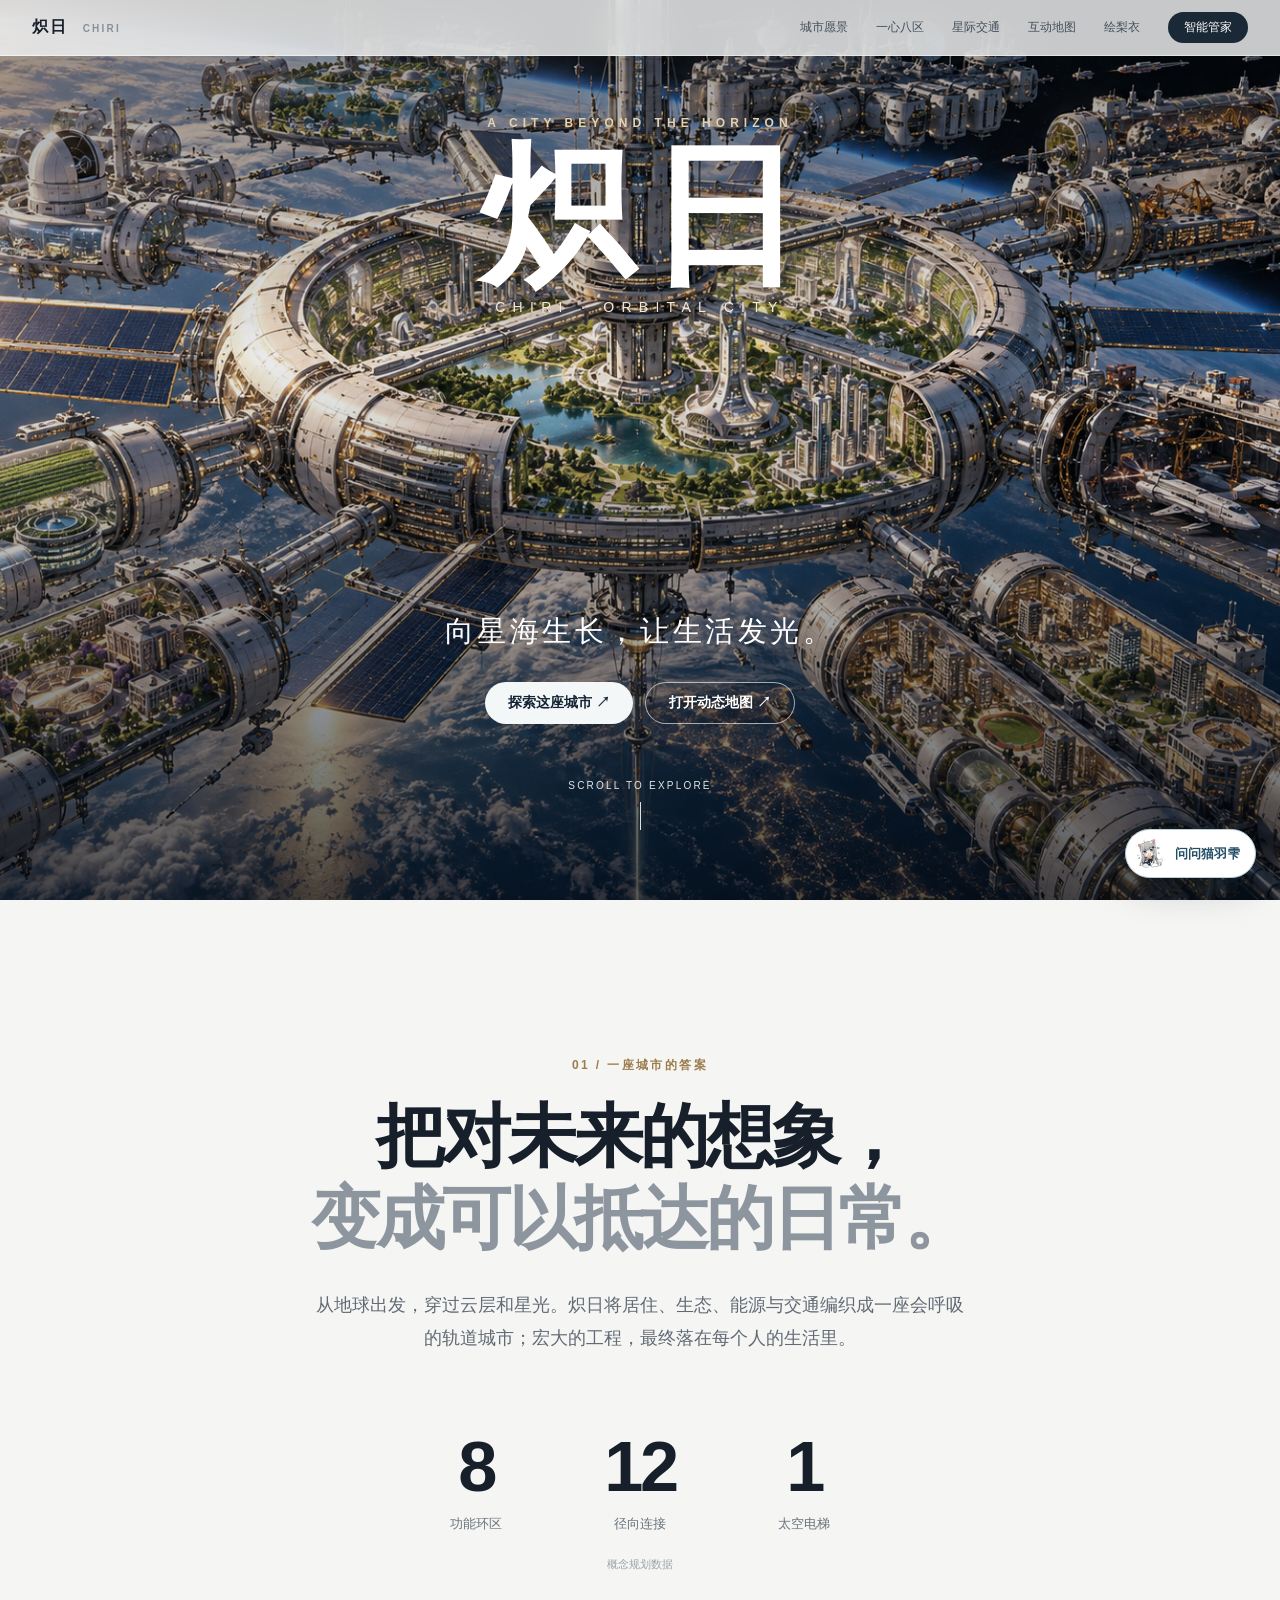
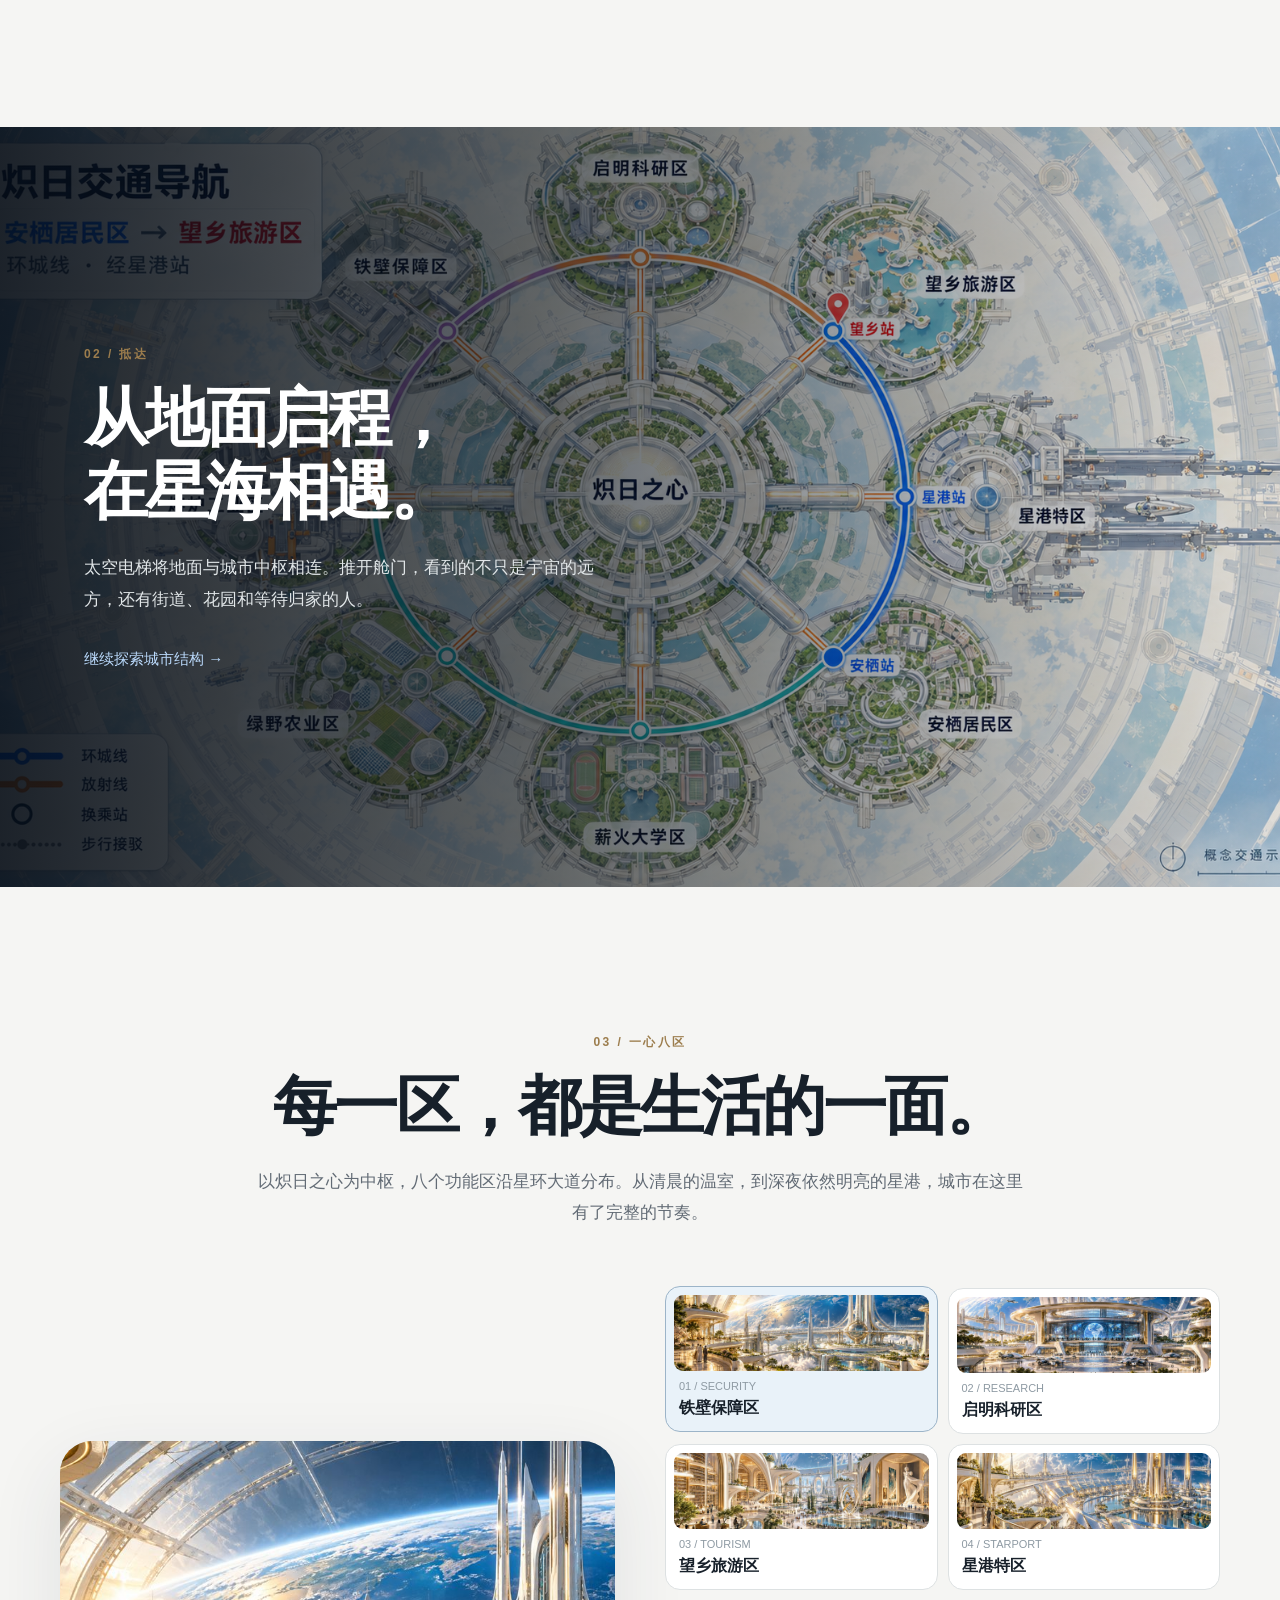
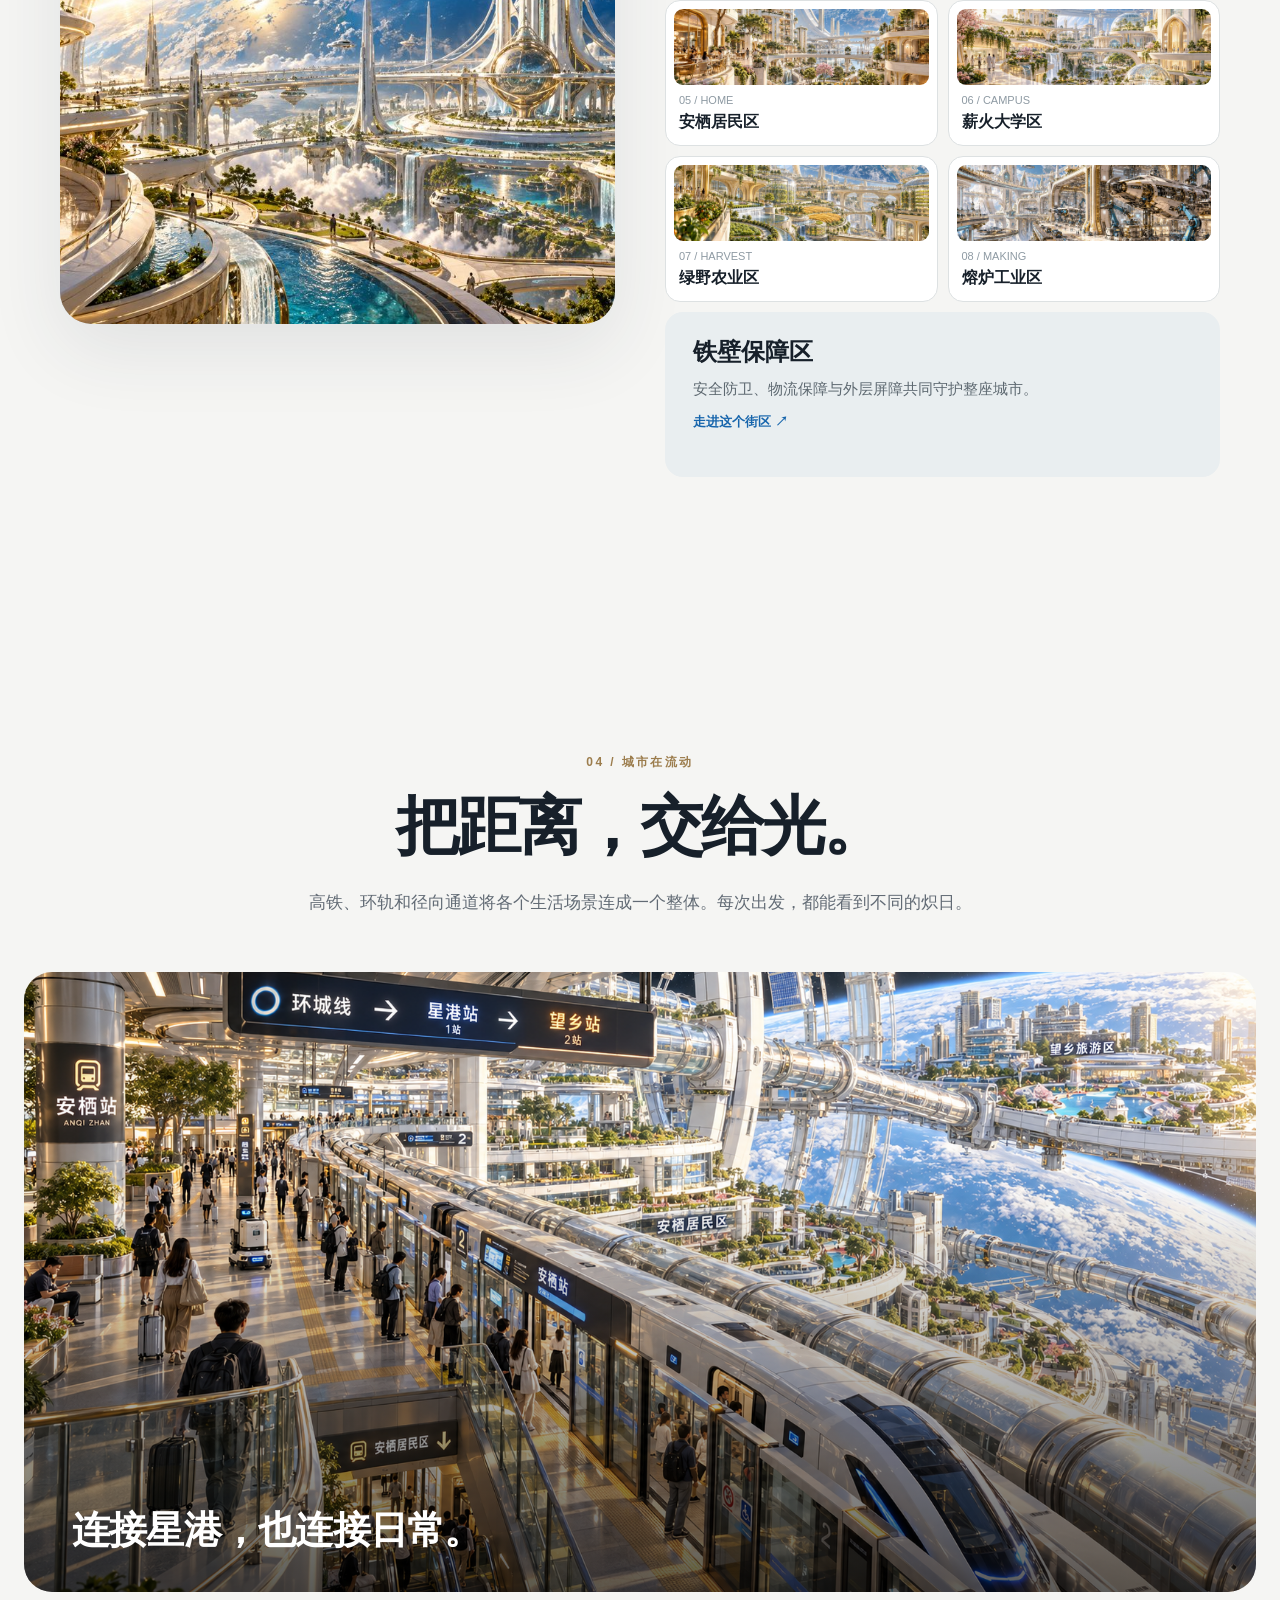
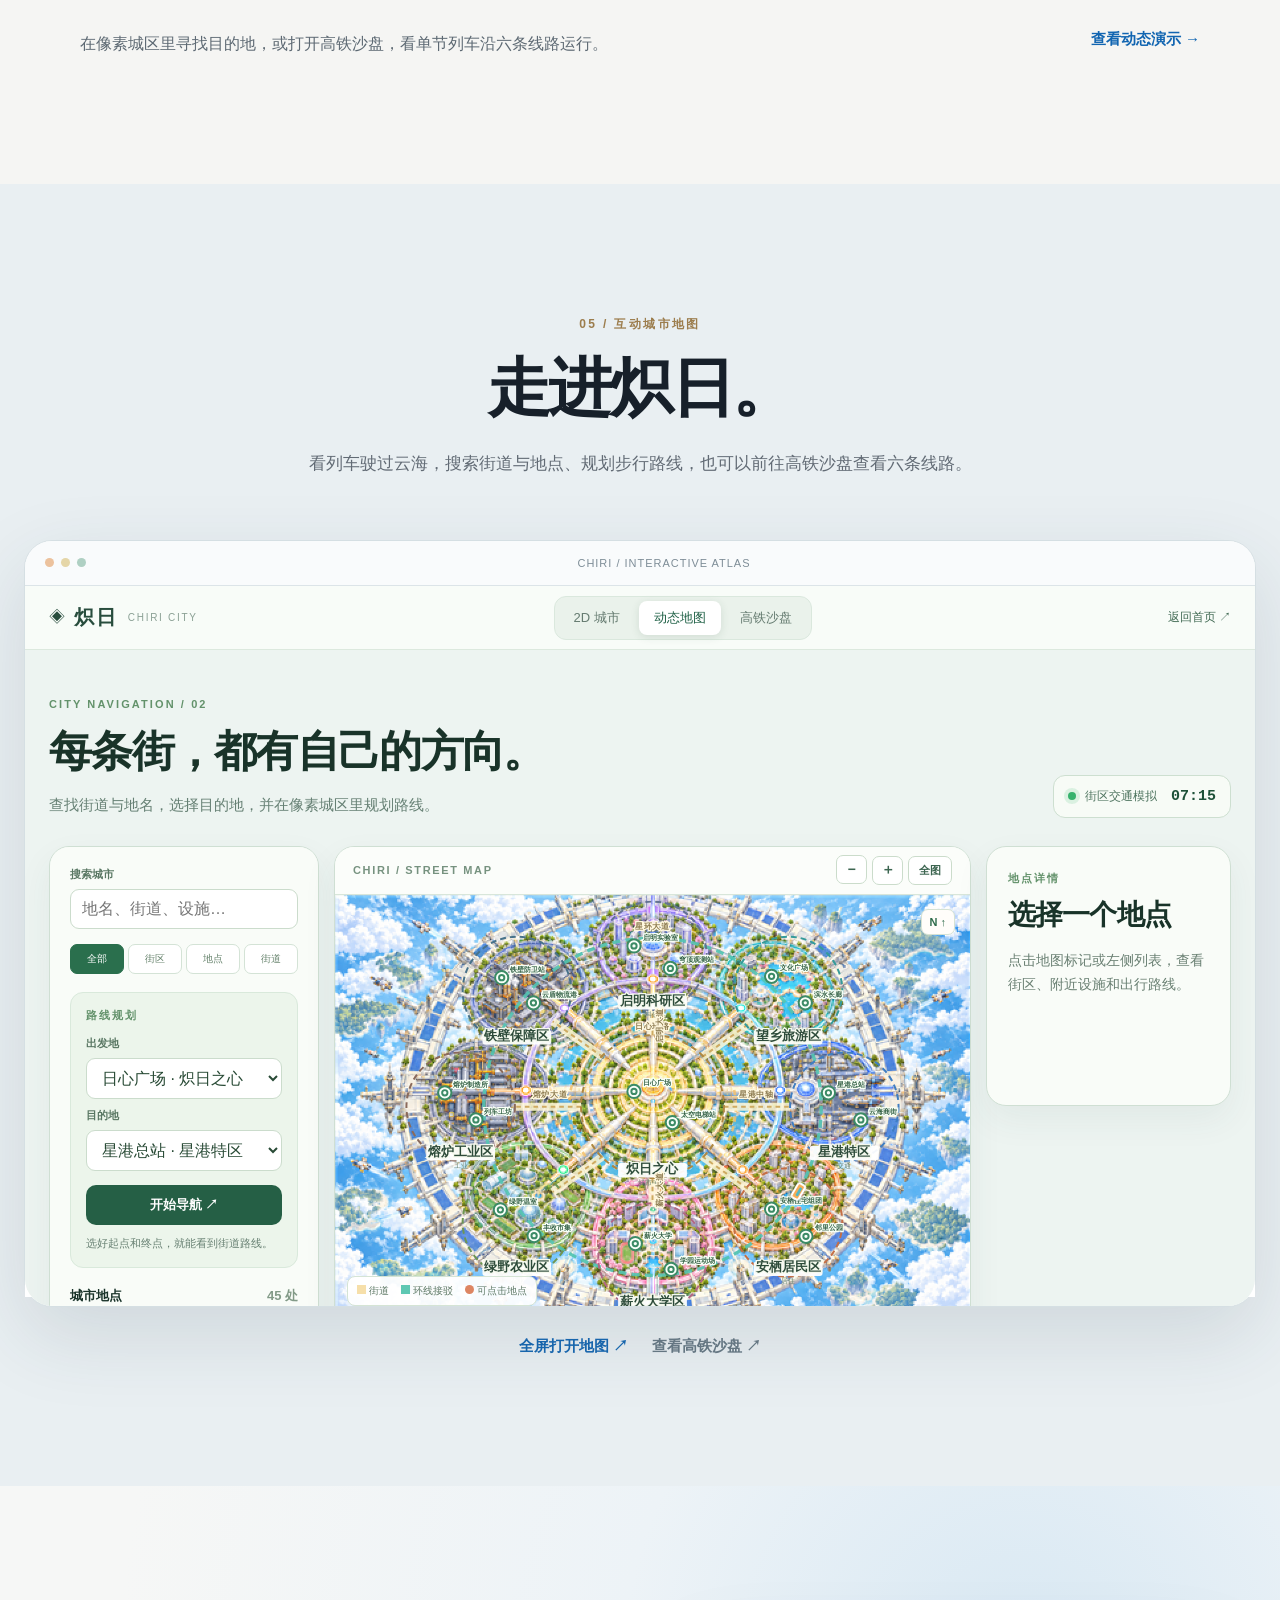
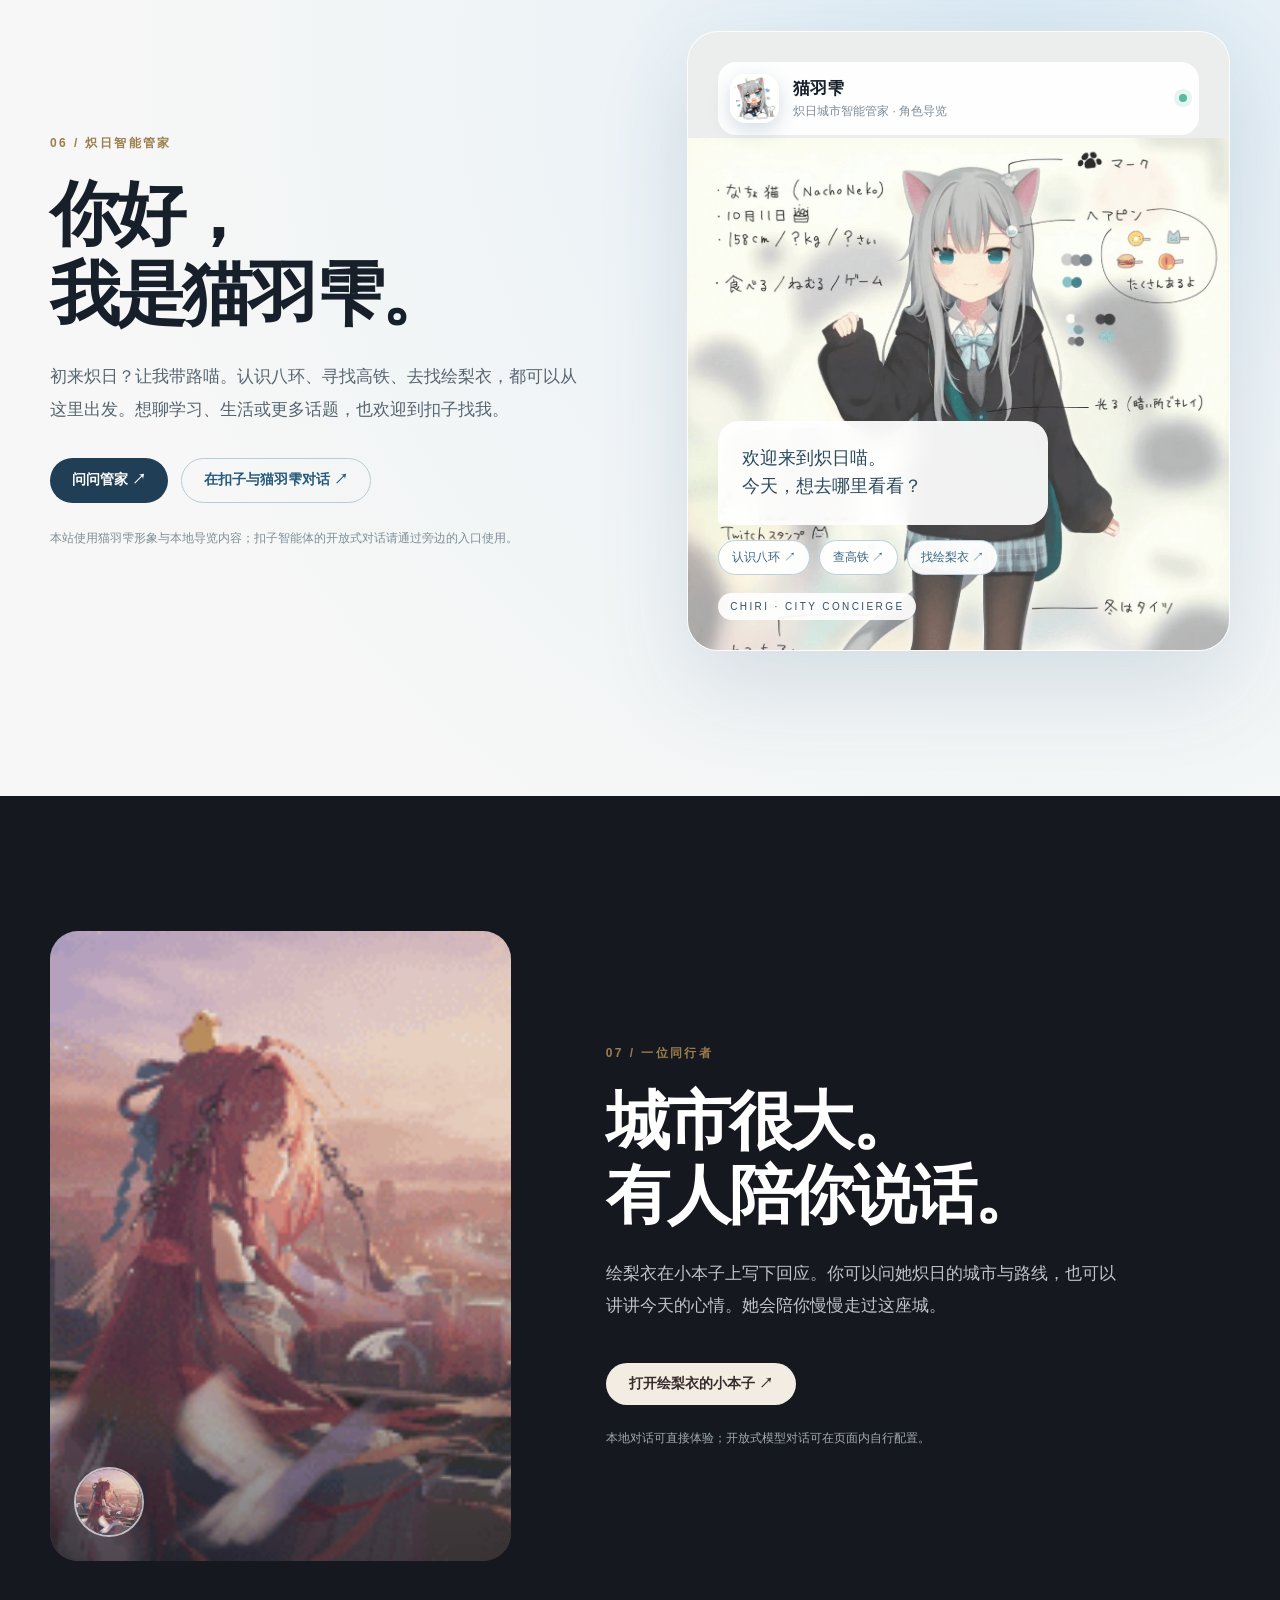
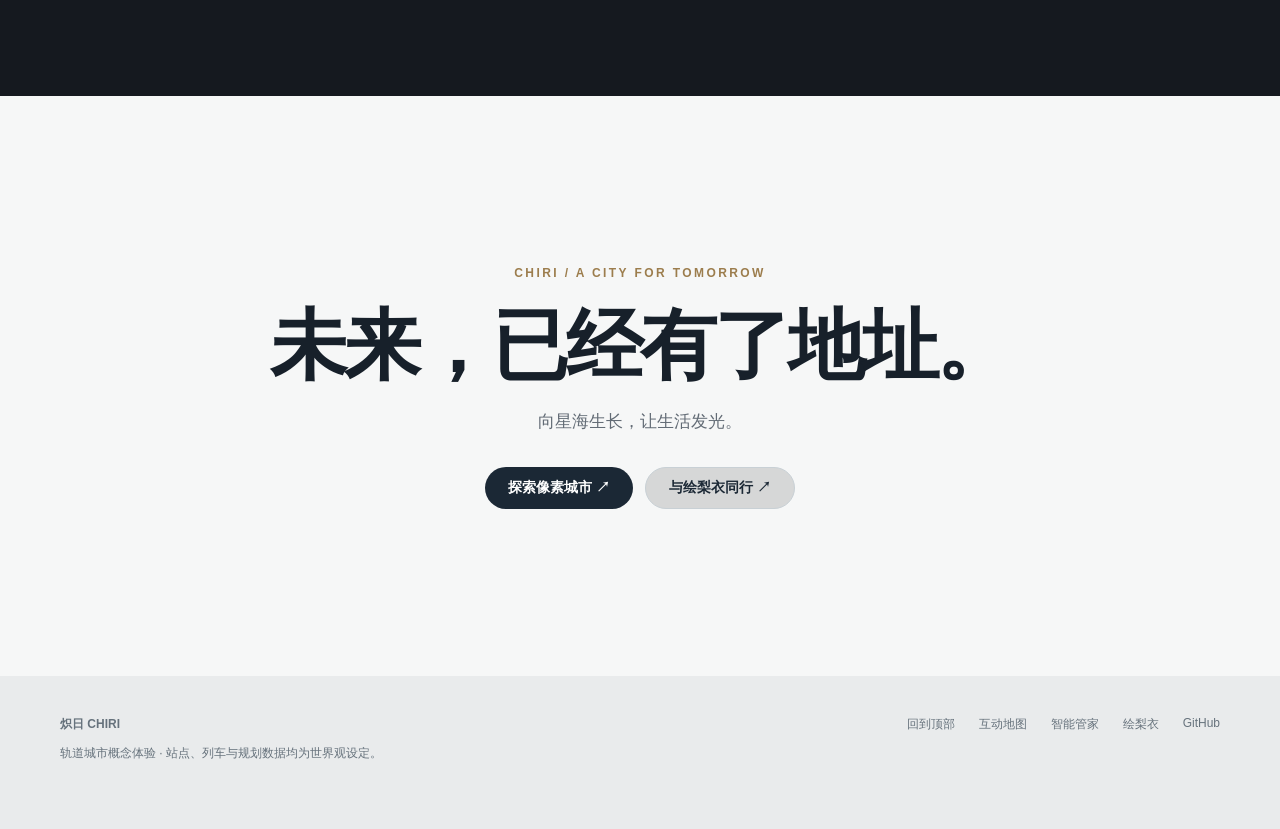
==== commit 5877c235: "Align pixel city with radial master plan" ====
--- a/index.html
+++ b/index.html
@@ -3,19 +3,19 @@
 <head>
 <meta charset="utf-8"><meta name="viewport" content="width=device-width,initial-scale=1">
 <meta name="theme-color" content="#f5f6f6">
-<meta name="description" content="炽日，一座向星海生长的轨道城市。探索一心八环、星际高铁地图，与猫羽雫智能管家和绘梨衣同行。">
+<meta name="description" content="炽日，一座向星海生长的轨道城市。探索一心八区、像素动态地图与星际高铁。">
 <title>炽日 CHIRI · 向星海生长，让生活发光</title>
 <link rel="icon" type="image/svg+xml" href="data:image/svg+xml,%3Csvg xmlns='http://www.w3.org/2000/svg' viewBox='0 0 64 64'%3E%3Crect width='64' height='64' rx='16' fill='%2318212b'/%3E%3Ccircle cx='32' cy='32' r='20' fill='none' stroke='%23e7bd77' stroke-width='3'/%3E%3Ccircle cx='32' cy='32' r='5' fill='%23e7bd77'/%3E%3C/svg%3E">
 <link rel="stylesheet" href="landing.css">
 <link rel="stylesheet" href="steward.css">
 </head>
 <body>
-<header class="nav"><div class="nav-inner"><a class="logo" href="#top" aria-label="炽日首页">炽日 <span>CHIRI</span></a><button class="menu-btn" type="button" aria-label="打开导航" aria-expanded="false">☰</button><nav class="nav-links" aria-label="主导航"><a href="#vision">城市愿景</a><a href="#rings">一心八环</a><a href="#mobility">星际交通</a><a href="#map">互动地图</a><a href="#erii">绘梨衣</a><a href="#steward" class="nav-cta">智能管家</a></nav></div></header>
+<header class="nav"><div class="nav-inner"><a class="logo" href="#top" aria-label="炽日首页">炽日 <span>CHIRI</span></a><button class="menu-btn" type="button" aria-label="打开导航" aria-expanded="false">☰</button><nav class="nav-links" aria-label="主导航"><a href="#vision">城市愿景</a><a href="#rings">一心八区</a><a href="#mobility">星际交通</a><a href="#map">互动地图</a><a href="#erii">绘梨衣</a><a href="#steward" class="nav-cta">智能管家</a></nav></div></header>
 <main>
 <section class="hero" id="top"><img src="assets/overview.png" alt="环绕地球的炽日轨道城市全景" fetchpriority="high"><div class="hero-inner"><div class="hero-kicker">A CITY BEYOND THE HORIZON</div><h1>炽日</h1><div class="hero-en">CHIRI · ORBITAL CITY</div><div class="hero-bottom"><p>向星海生长，让生活发光。</p><div class="hero-actions"><a class="pill primary" href="pixel-city.html">探索这座城市 ↗</a><a class="pill secondary" href="pixel-map.html">打开动态地图 ↗</a></div><div class="scroll-cue">SCROLL TO EXPLORE<i></i></div></div></div></section>
 <section class="section statement" id="vision"><div class="container reveal"><span class="eyebrow">01 / 一座城市的答案</span><h2>把对未来的想象，<br><span>变成可以抵达的日常。</span></h2><p>从地球出发，穿过云层和星光。炽日将居住、生态、能源与交通编织成一座会呼吸的轨道城市；宏大的工程，最终落在每个人的生活里。</p><div class="metrics"><div class="metric"><strong>8</strong><span>功能环区</span></div><div class="metric"><strong>12</strong><span>径向连接</span></div><div class="metric"><strong>1</strong><span>太空电梯</span></div></div><small class="concept">概念规划数据</small></div></section>
 <section class="feature dark" id="arrival"><img src="assets/navigation.png" alt="通往炽日的太空交通与城市入口" loading="lazy"><div class="container"><div class="feature-copy reveal"><span class="eyebrow">02 / 抵达</span><h2>从地面启程，<br>在星海相遇。</h2><p>太空电梯将地面与城市中枢相连。推开舱门，看到的不只是宇宙的远方，还有街道、花园和等待归家的人。</p><a class="text-link" href="#rings">继续探索城市结构 →</a></div></div></section>
-<section class="section rings" id="rings"><div class="container"><div class="section-head reveal"><span class="eyebrow">03 / 一心八环</span><h2 class="section-title">每一环，都是生活的一面。</h2><p>以城市中枢为心，八个功能环彼此连接。从清晨的菜园，到深夜依然明亮的星港，城市在这里有了完整的节奏。</p></div><div class="ring-layout"><div class="ring-visual reveal"><img src="assets/ring-shield.jpg" alt="玄甲环防护街区场景图" loading="lazy"></div><div class="ring-list reveal" id="ring-list"><button class="ring-btn" data-ring="0" aria-pressed="true"><small>01 / SHIELD</small><strong>玄甲环 · 防护</strong></button><button class="ring-btn" data-ring="1" aria-pressed="false"><small>02 / SECURITY</small><strong>镇岳环 · 安全</strong></button><button class="ring-btn" data-ring="2" aria-pressed="false"><small>03 / MAKING</small><strong>锻火环 · 工业</strong></button><button class="ring-btn" data-ring="3" aria-pressed="false"><small>04 / CARE</small><strong>长生环 · 医疗</strong></button><button class="ring-btn" data-ring="4" aria-pressed="false"><small>05 / CULTURE</small><strong>万象环 · 公共</strong></button><button class="ring-btn" data-ring="5" aria-pressed="false"><small>06 / HOME</small><strong>栖云环 · 居住</strong></button><button class="ring-btn" data-ring="6" aria-pressed="false"><small>07 / HARVEST</small><strong>金穗环 · 农业</strong></button><button class="ring-btn" data-ring="7" aria-pressed="false"><small>08 / SUN</small><strong>日冕环 · 能源</strong></button><div class="ring-detail" aria-live="polite"><h3 id="ring-title">玄甲环 · 防护</h3><p id="ring-desc">城市的第一道拥抱。外层屏障与监测系统守护每一次日出，也让生活有安心的边界。</p></div></div></div></div></section>
+<section class="section rings" id="rings"><div class="container"><div class="section-head reveal"><span class="eyebrow">03 / 一心八区</span><h2 class="section-title">每一区，都是生活的一面。</h2><p>以炽日之心为中枢，八个功能区沿星环大道分布。从清晨的温室，到深夜依然明亮的星港，城市在这里有了完整的节奏。</p></div><div class="ring-layout"><div class="ring-visual reveal"><img src="assets/ring-shield.jpg" alt="铁壁保障区场景图" loading="lazy"></div><div class="ring-list reveal" id="ring-list"><button class="ring-btn" data-ring="0" aria-pressed="true"><small>01 / SECURITY</small><strong>铁壁保障区</strong></button><button class="ring-btn" data-ring="1" aria-pressed="false"><small>02 / RESEARCH</small><strong>启明科研区</strong></button><button class="ring-btn" data-ring="2" aria-pressed="false"><small>03 / TOURISM</small><strong>望乡旅游区</strong></button><button class="ring-btn" data-ring="3" aria-pressed="false"><small>04 / STARPORT</small><strong>星港特区</strong></button><button class="ring-btn" data-ring="4" aria-pressed="false"><small>05 / HOME</small><strong>安栖居民区</strong></button><button class="ring-btn" data-ring="5" aria-pressed="false"><small>06 / CAMPUS</small><strong>薪火大学区</strong></button><button class="ring-btn" data-ring="6" aria-pressed="false"><small>07 / HARVEST</small><strong>绿野农业区</strong></button><button class="ring-btn" data-ring="7" aria-pressed="false"><small>08 / MAKING</small><strong>熔炉工业区</strong></button><div class="ring-detail" aria-live="polite"><h3 id="ring-title">铁壁保障区</h3><p id="ring-desc">安全防卫、物流保障与外层屏障共同守护整座城市。</p></div></div></div></div></section>
 <section class="mobility" id="mobility"><div class="section-head reveal"><span class="eyebrow">04 / 城市在流动</span><h2 class="section-title">把距离，交给光。</h2><p>高铁、环轨和径向通道将各个生活场景连成一个整体。每次出发，都能看到不同的炽日。</p></div><div class="mobility-media reveal"><img src="assets/transit.png" alt="炽日城市中的未来交通" loading="lazy"><div class="mobility-caption">连接星港，也连接日常。</div></div><div class="mobility-copy reveal"><p>在像素城区里寻找目的地，或打开高铁沙盘，看单节列车沿六条线路运行。</p><a href="#map">查看动态演示 →</a></div></section>
 <section class="map-section" id="map"><div class="section-head reveal"><span class="eyebrow">05 / 互动城市地图</span><h2 class="section-title">走进炽日。</h2><p>看列车驶过云海，搜索街道与地点、规划步行路线，也可以前往高铁沙盘查看六条线路。</p></div><div class="map-frame reveal"><div class="map-frame-bar"><i class="dot"></i><i class="dot"></i><i class="dot"></i><span>CHIRI / INTERACTIVE ATLAS</span></div><iframe src="pixel-map.html" title="炽日像素动态街道地图" loading="lazy"></iframe></div><div class="map-out"><a href="pixel-map.html">全屏打开地图 ↗</a><a href="atlas.html">查看高铁沙盘 ↗</a></div></section>
 <section class="steward" id="steward"><div class="steward-grid"><div class="steward-copy reveal"><span class="eyebrow">06 / 炽日智能管家</span><h2>你好，<br>我是猫羽雫。</h2><p>初来炽日？让我带路喵。认识八环、寻找高铁、去找绘梨衣，都可以从这里出发。想聊学习、生活或更多话题，也欢迎到扣子找我。</p><div class="steward-actions"><button class="steward-primary" type="button" data-steward-open>问问管家 ↗</button><a class="steward-secondary" href="https://www.coze.cn/store/agent/7692635031994564644?bot_id=true&amp;bid=6lgqsh4mk6012" target="_blank" rel="noopener noreferrer">在扣子与猫羽雫对话 ↗</a></div><small>本站使用猫羽雫形象与本地导览内容；扣子智能体的开放式对话请通过旁边的入口使用。</small></div><div class="steward-showcase reveal" aria-label="智能管家预览"><div class="steward-showcase-head"><img class="steward-avatar" src="assets/neko-avatar.png" alt="猫羽雫"><div><strong>猫羽雫</strong><span>炽日城市智能管家 · 角色导览</span></div><i aria-hidden="true"></i></div><img class="steward-character" src="assets/neko-character.png" alt="猫羽雫：银灰长发、猫耳和蓝绿色眼睛的角色形象" loading="lazy"><div class="steward-preview-message">欢迎来到炽日喵。<br>今天，想去哪里看看？</div><div class="steward-preview-questions"><button type="button" data-steward-ask="八环分别是什么？">认识八环 ↗</button><button type="button" data-steward-ask="高铁怎么走？">查高铁 ↗</button><button type="button" data-steward-ask="绘梨衣在哪里？">找绘梨衣 ↗</button></div><div class="steward-showcase-foot">CHIRI · CITY CONCIERGE</div></div></div></section>
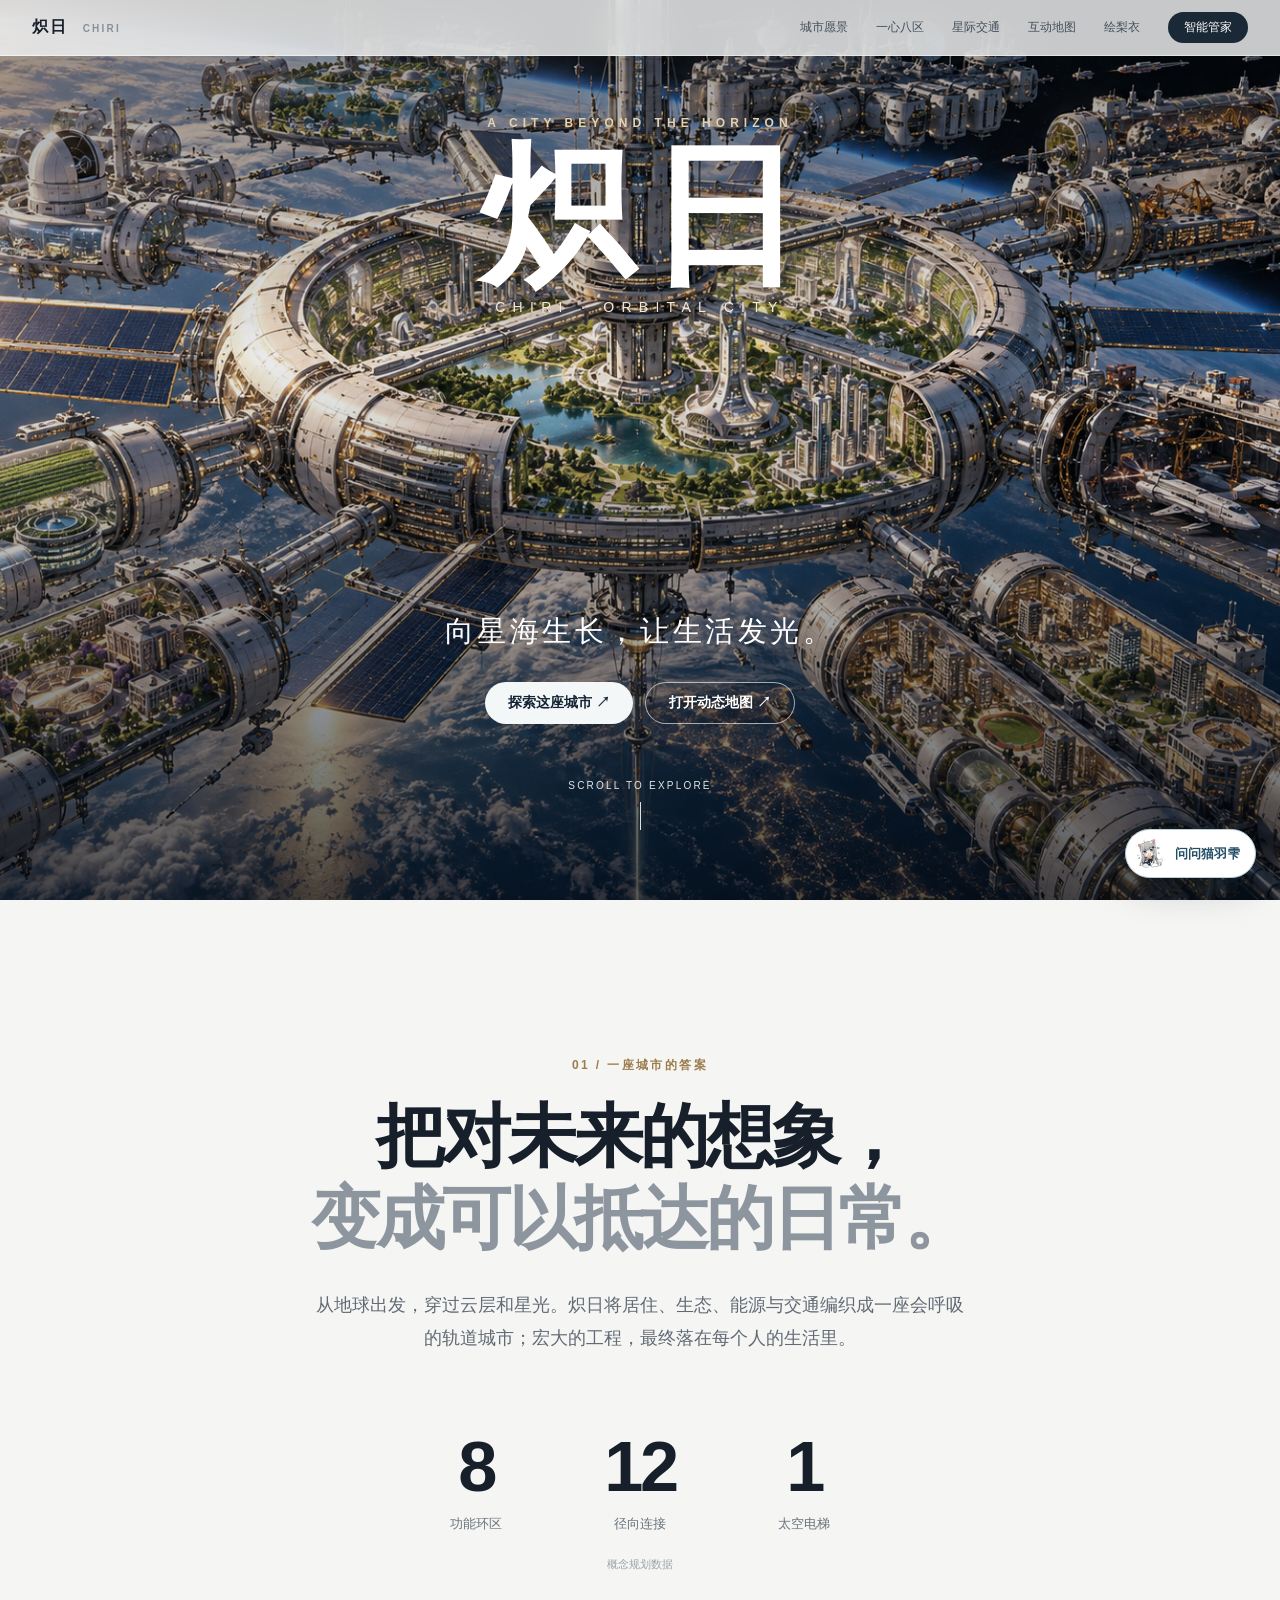
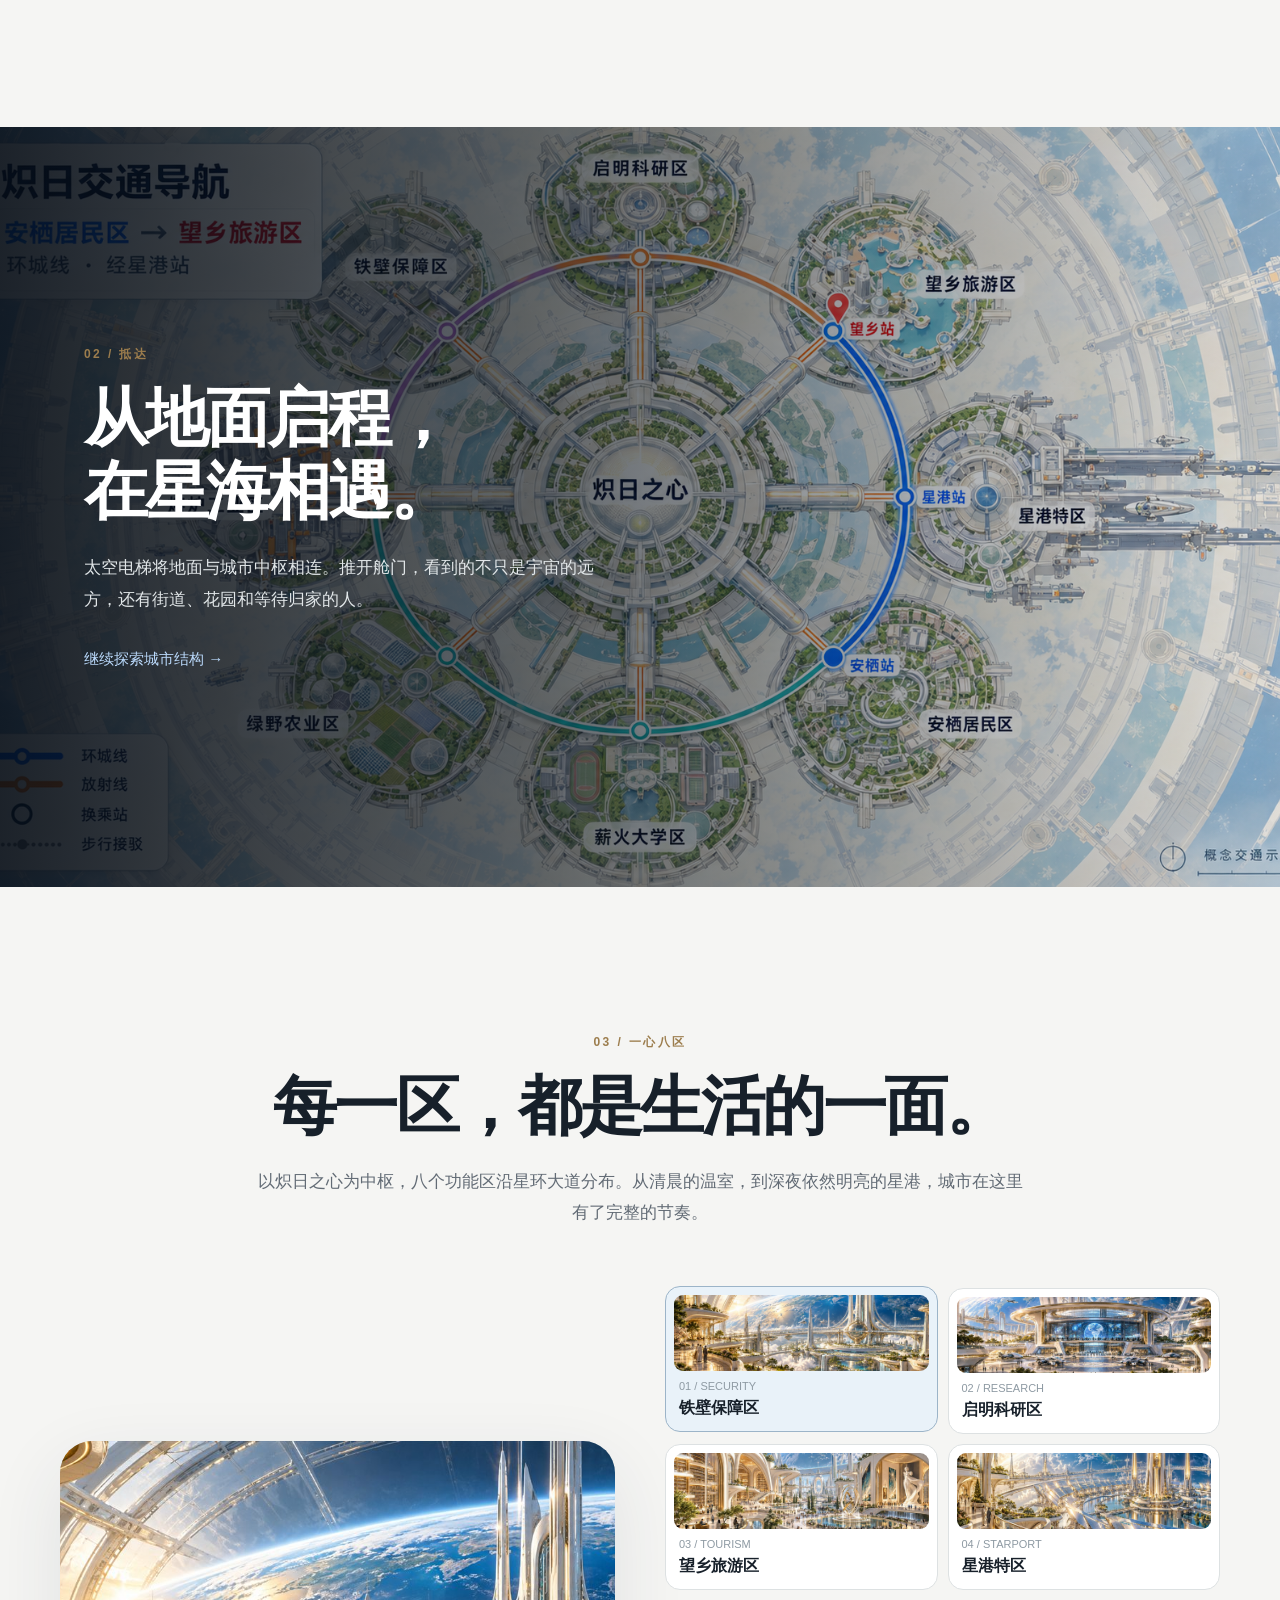
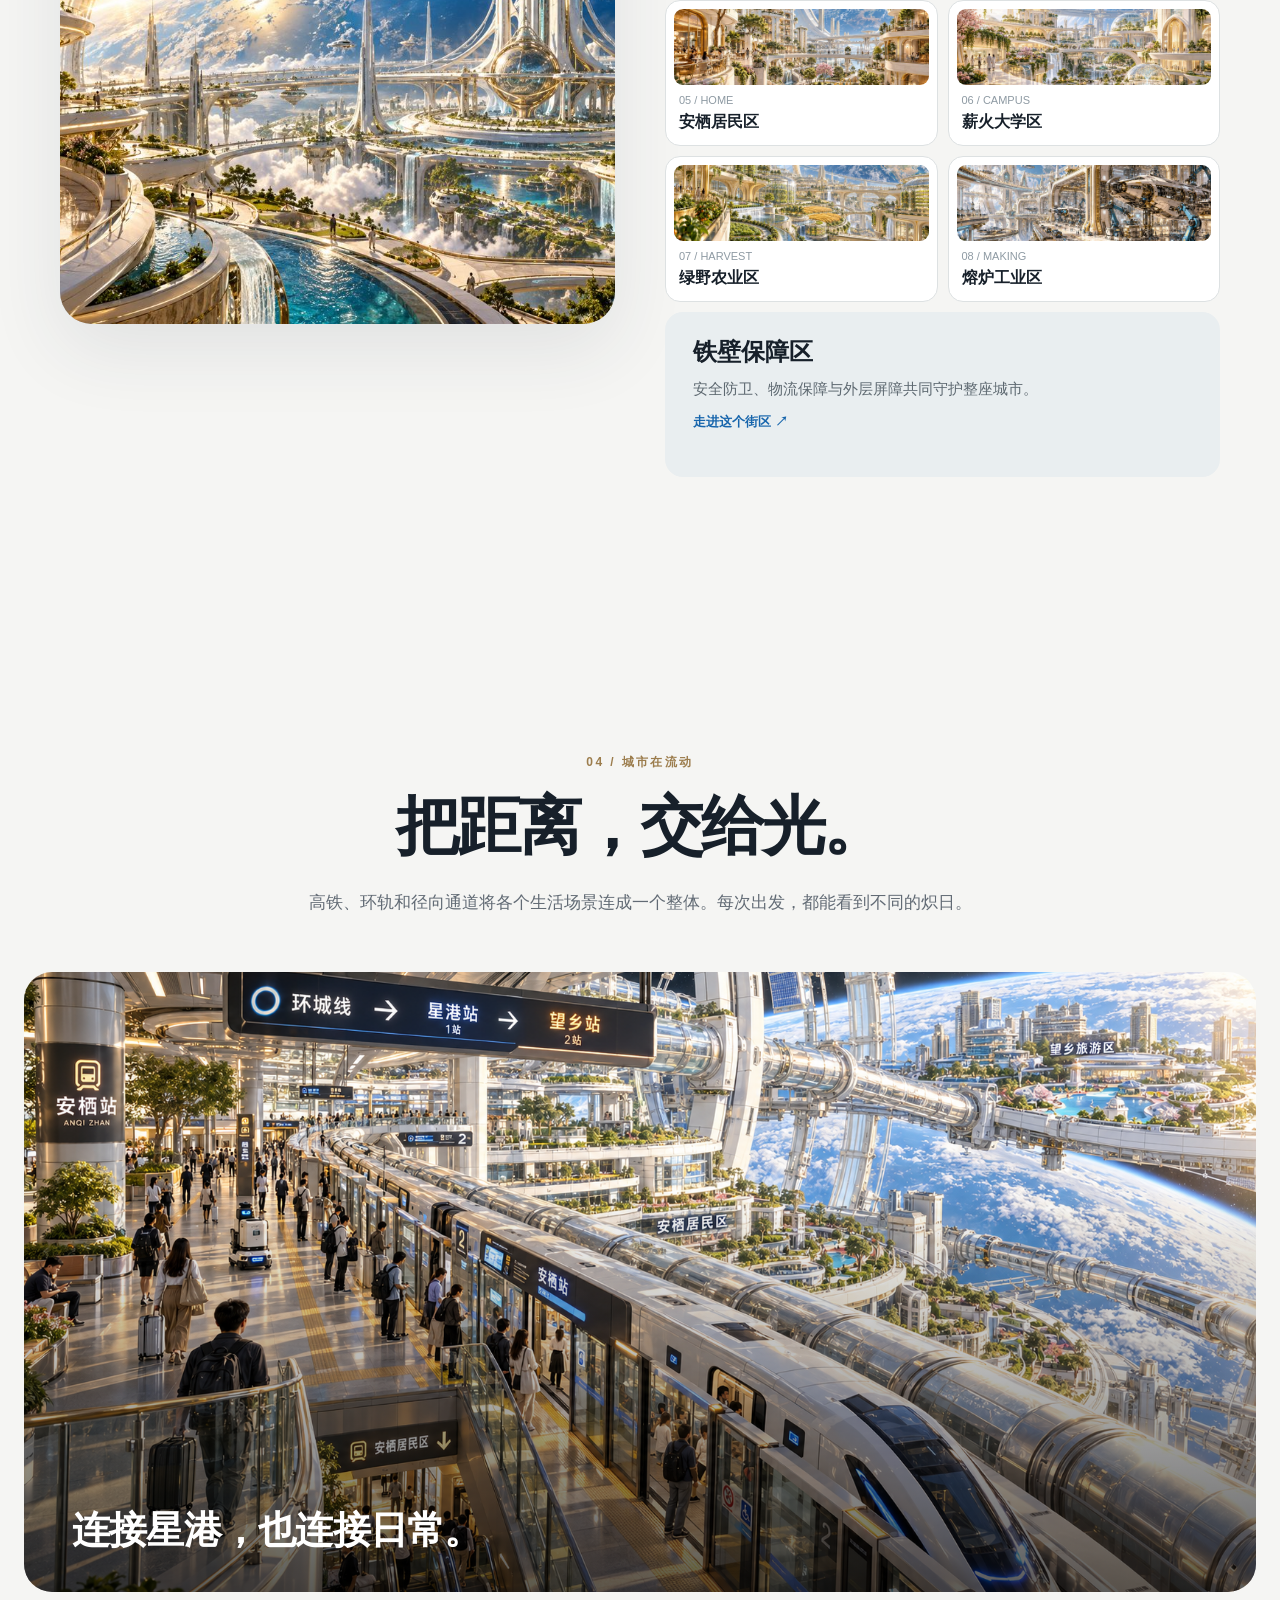
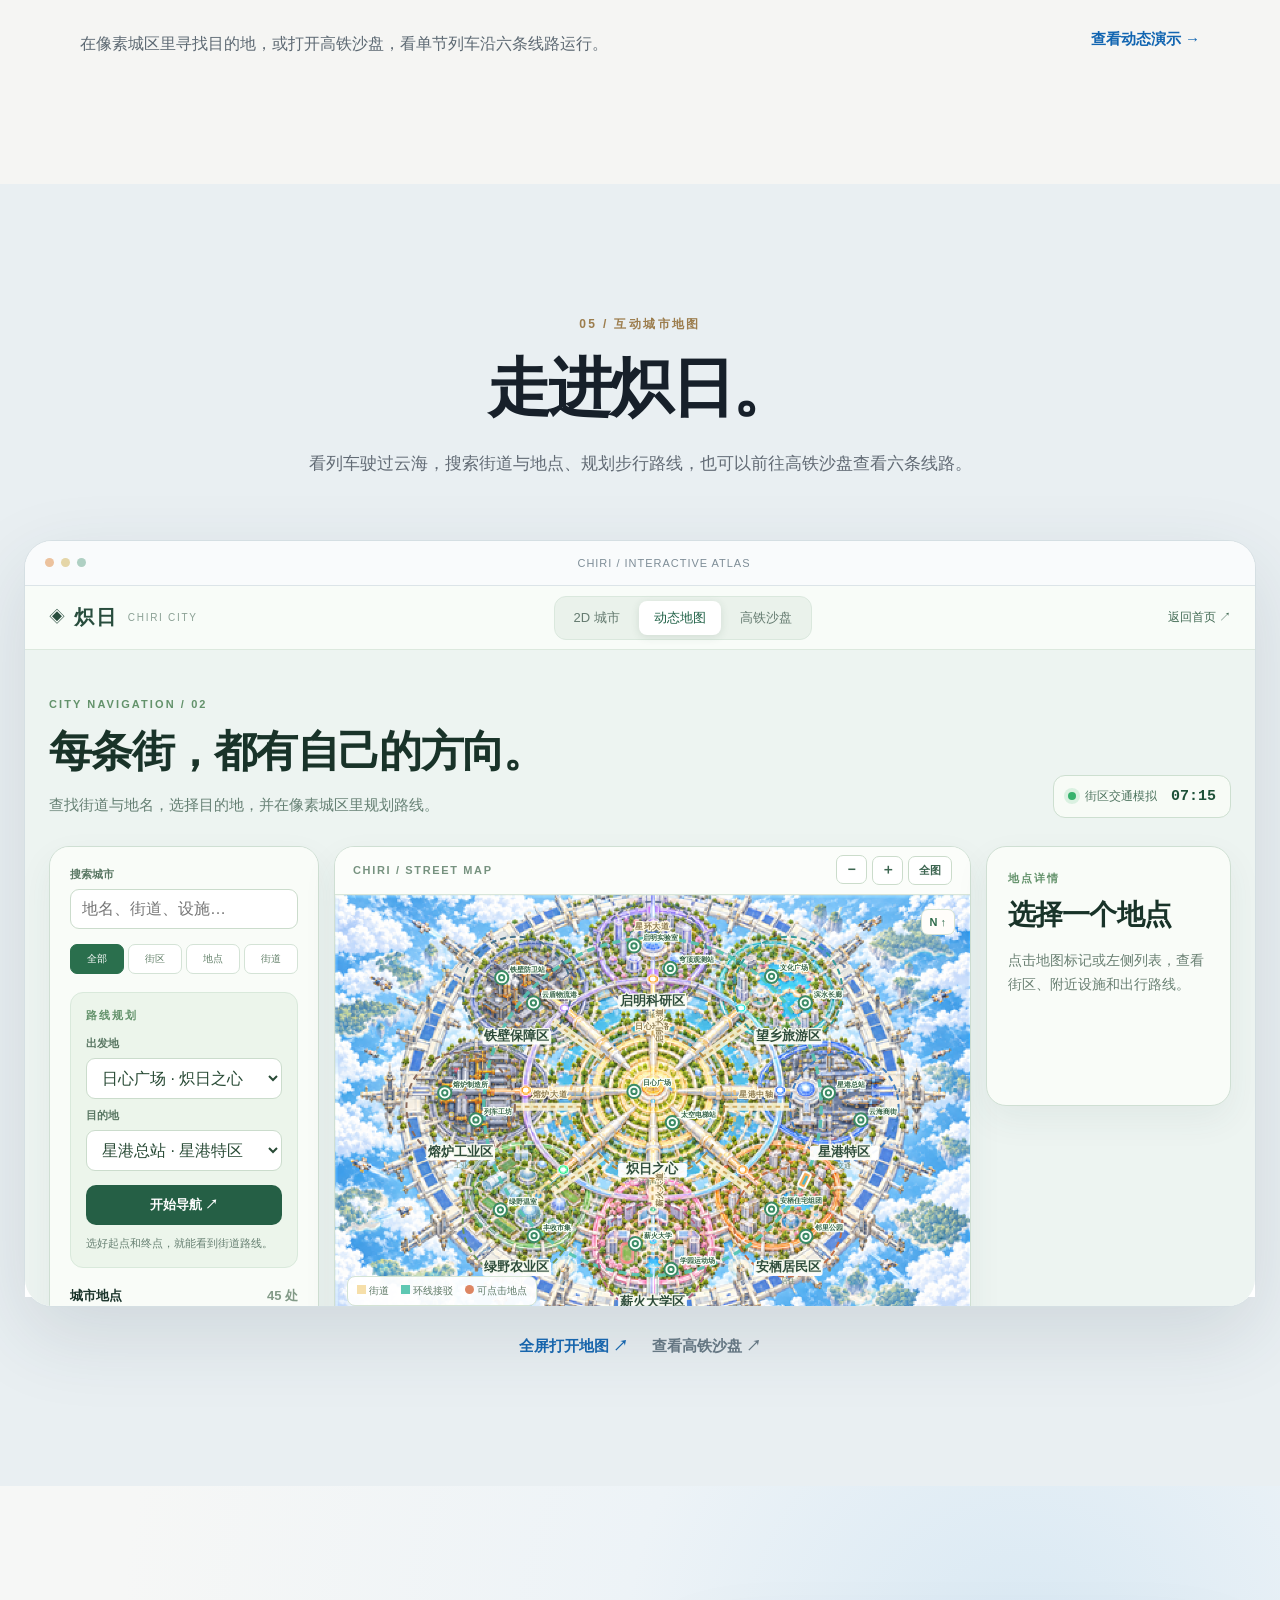
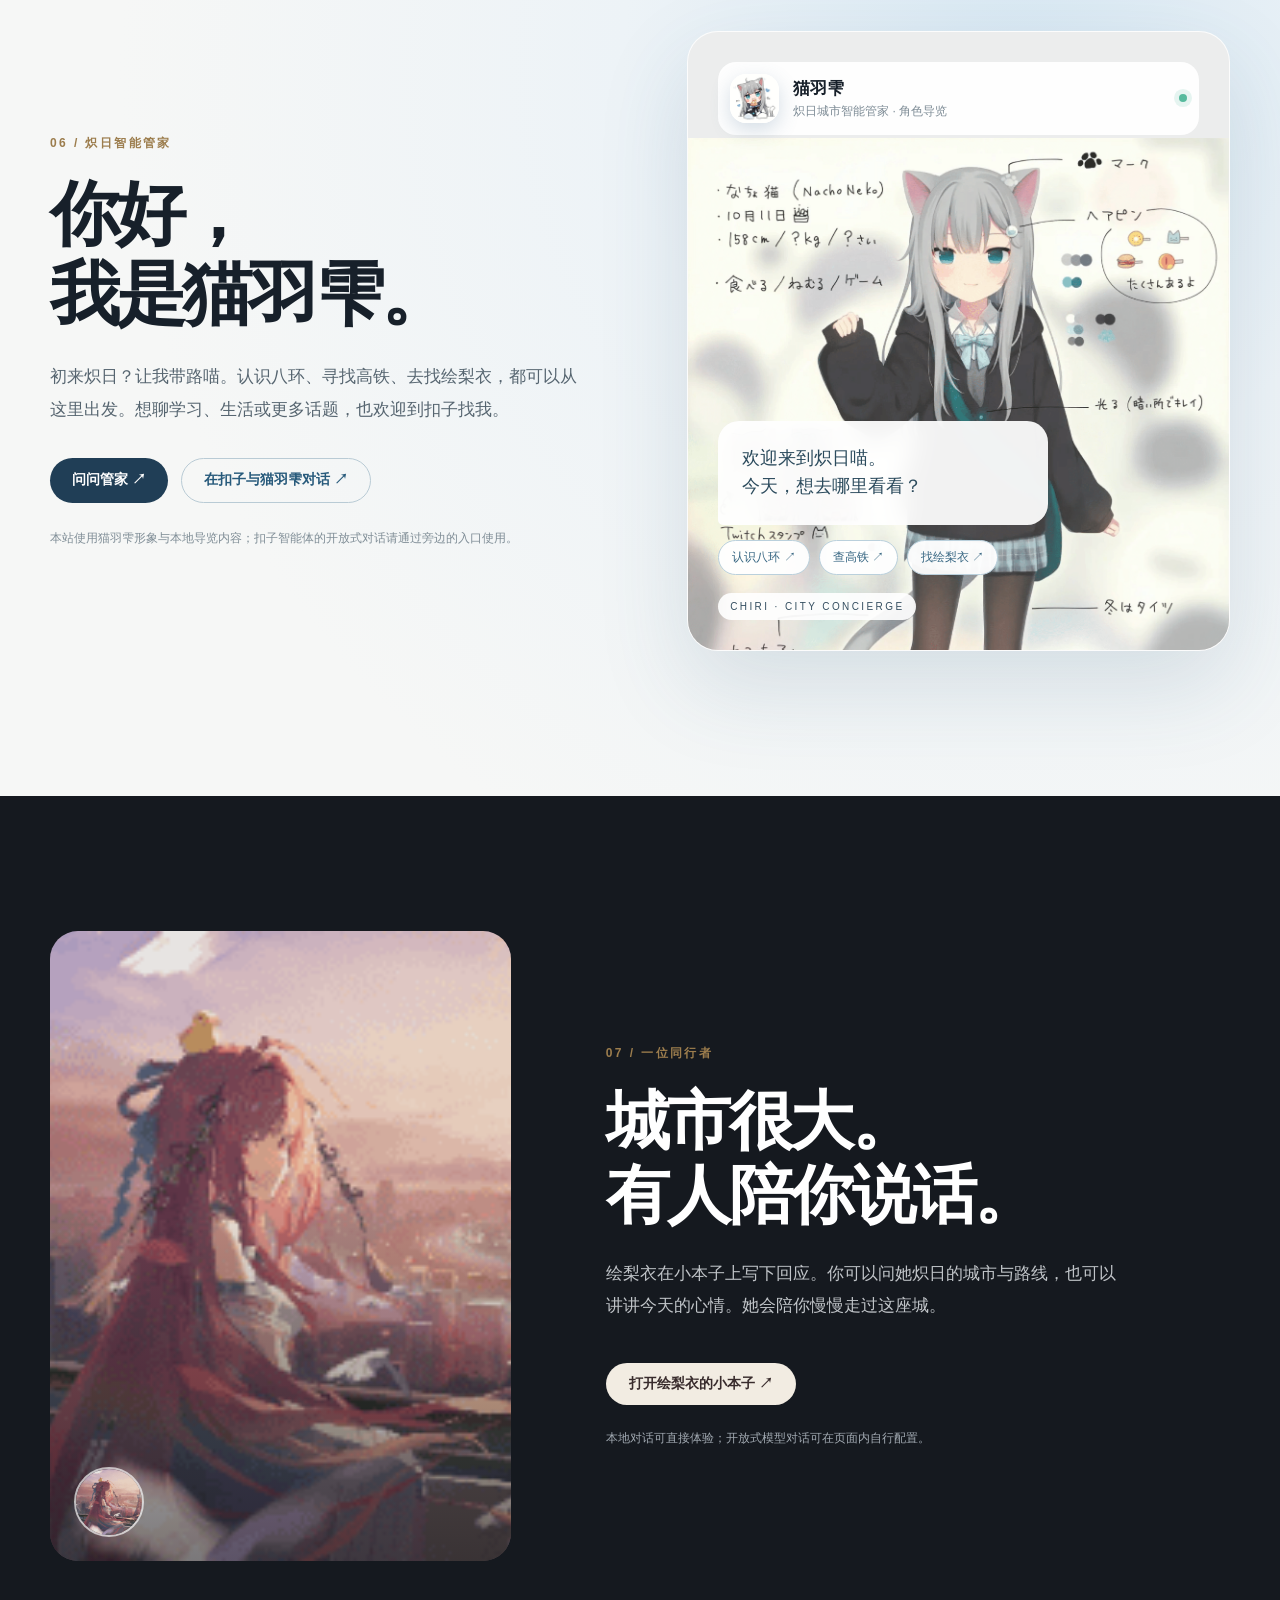
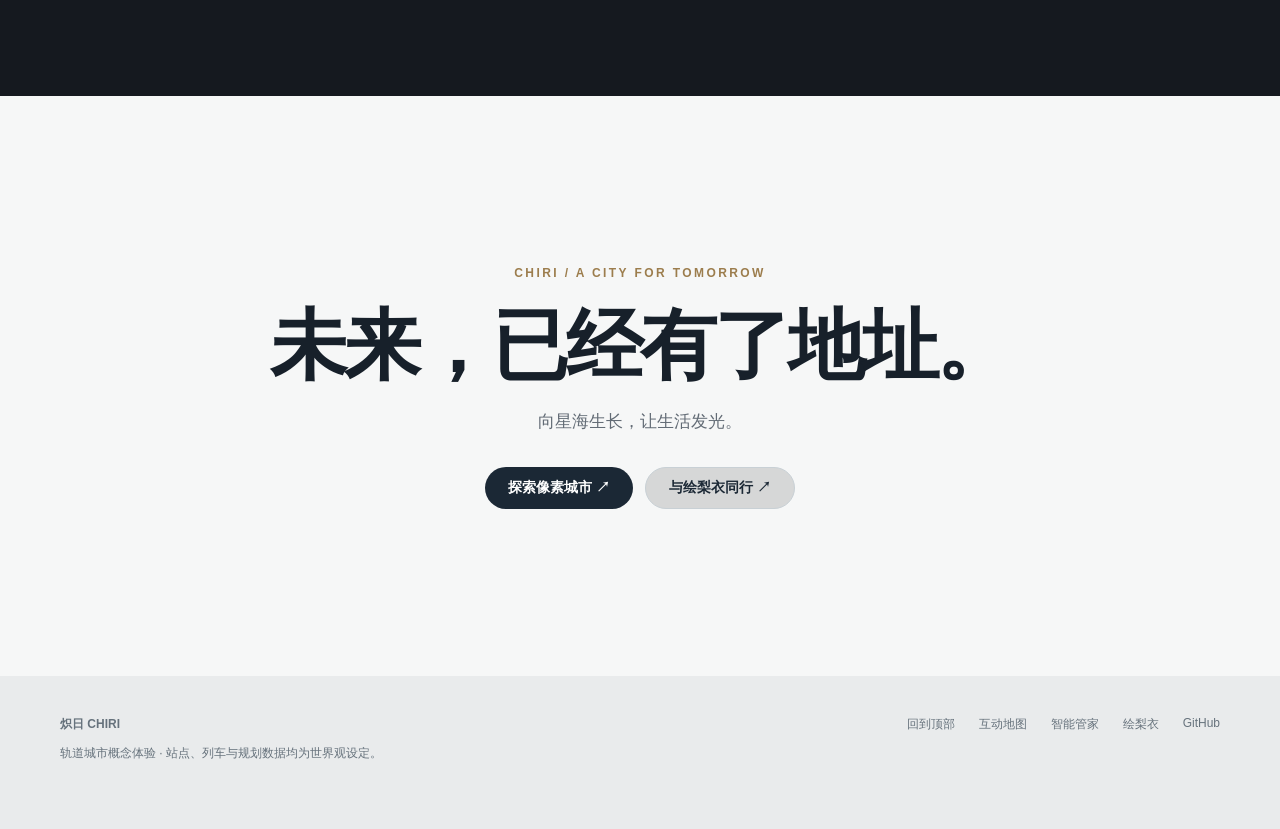
==== commit f44f5759: "Refresh radial map assets" ====
--- a/index.html
+++ b/index.html
@@ -25,7 +25,7 @@
 <footer><div class="footer-inner"><div><strong>炽日 CHIRI</strong><p>轨道城市概念体验 · 站点、列车与规划数据均为世界观设定。</p></div><div class="footer-links"><a href="#top">回到顶部</a><a href="pixel-map.html">互动地图</a><a href="#steward">智能管家</a><a href="erii.html">绘梨衣</a><a href="https://github.com/g78jksn24c-hue/chiri-map" target="_blank" rel="noopener">GitHub</a></div></div></footer>
 <button class="steward-fab" id="steward-fab" type="button" aria-controls="steward-panel" aria-expanded="false"><img class="steward-fab-icon" src="assets/neko-avatar.png" alt=""><span>问问猫羽雫</span></button>
 <aside class="steward-panel" id="steward-panel" role="dialog" aria-label="炽日智能管家" hidden><div class="steward-panel-head"><img class="steward-avatar" src="assets/neko-avatar.png" alt="猫羽雫"><div><strong>猫羽雫</strong><span>猫羽雫形象 · 本地导览</span></div><button type="button" id="steward-close" aria-label="关闭智能管家">×</button></div><div class="steward-messages" id="steward-messages" aria-live="polite"><div class="steward-bubble bot">你好呀，我是猫羽雫，今天由我带路喵！想认识八环、查高铁，还是去找绘梨衣？</div></div><div class="steward-panel-prompts"><button type="button" data-steward-ask="八环分别是什么？">八环</button><button type="button" data-steward-ask="高铁怎么走？">高铁</button><button type="button" data-steward-ask="太空电梯在哪里？">抵达</button></div><form class="steward-form" id="steward-form"><label class="sr-only" for="steward-input">向智能管家提问</label><input id="steward-input" name="question" type="text" maxlength="180" autocomplete="off" placeholder="问问炽日的城市与路线…"><button type="submit" aria-label="发送问题">↑</button></form><a class="steward-coze-link" href="https://www.coze.cn/store/agent/7692635031994564644?bot_id=true&amp;bid=6lgqsh4mk6012" target="_blank" rel="noopener noreferrer">进入扣子，与猫羽雫继续对话 ↗</a></aside>
-<script src="landing.js"></script>
-<script src="steward.js"></script>
+<script src="landing.js?v=radial-2"></script>
+<script src="steward.js?v=radial-2"></script>
 </body>
 </html>
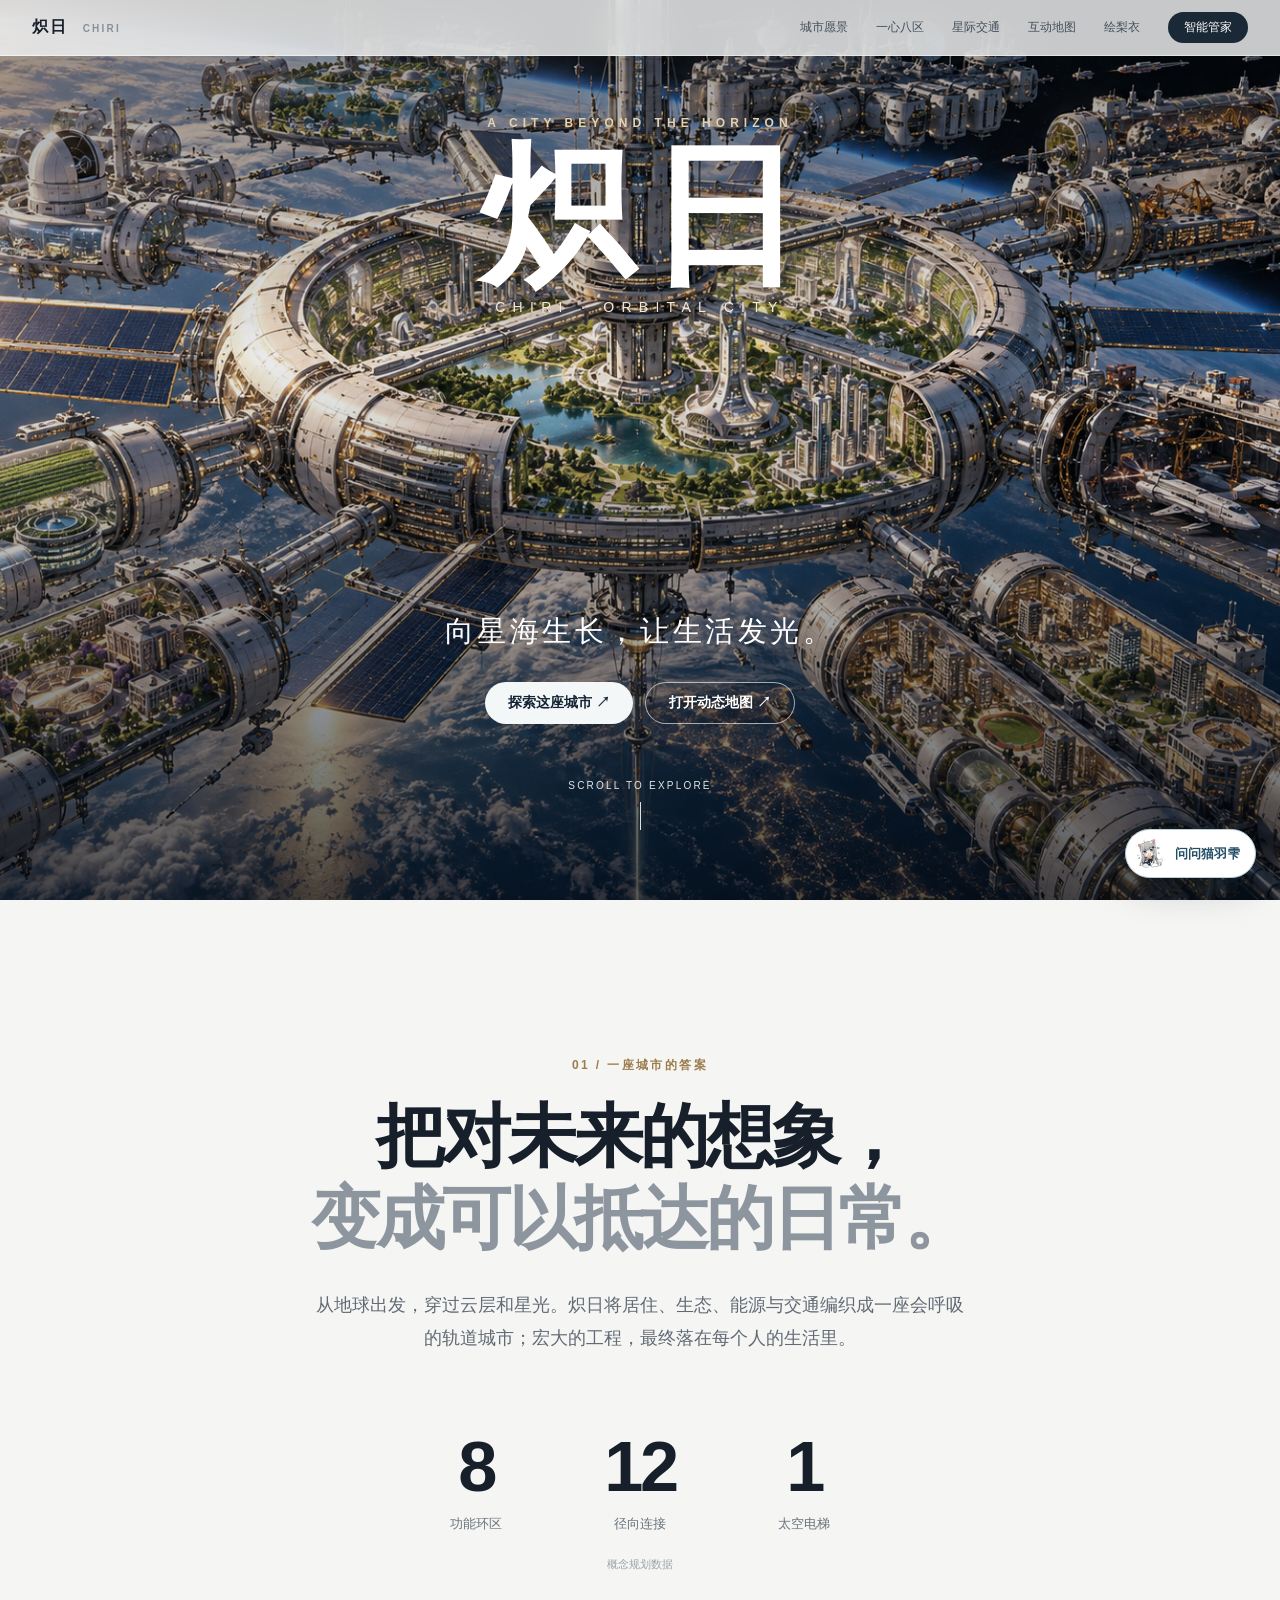
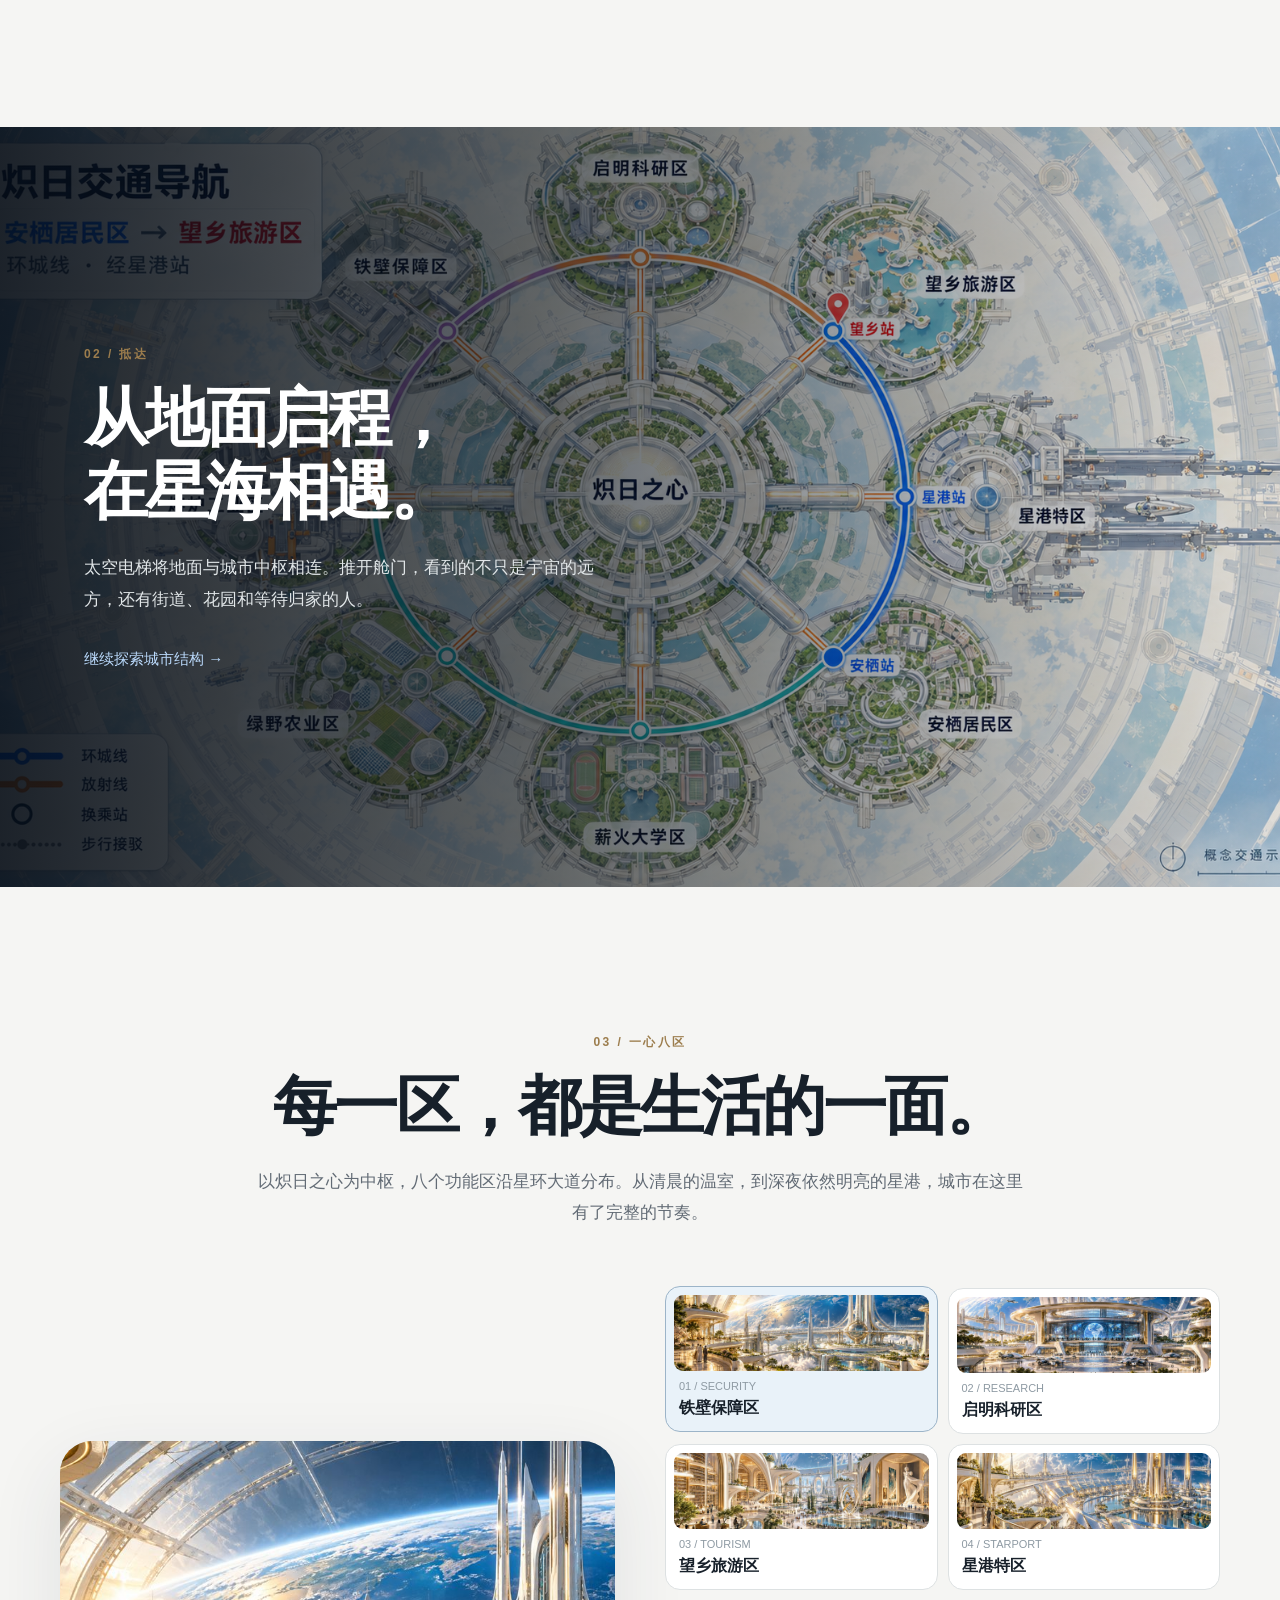
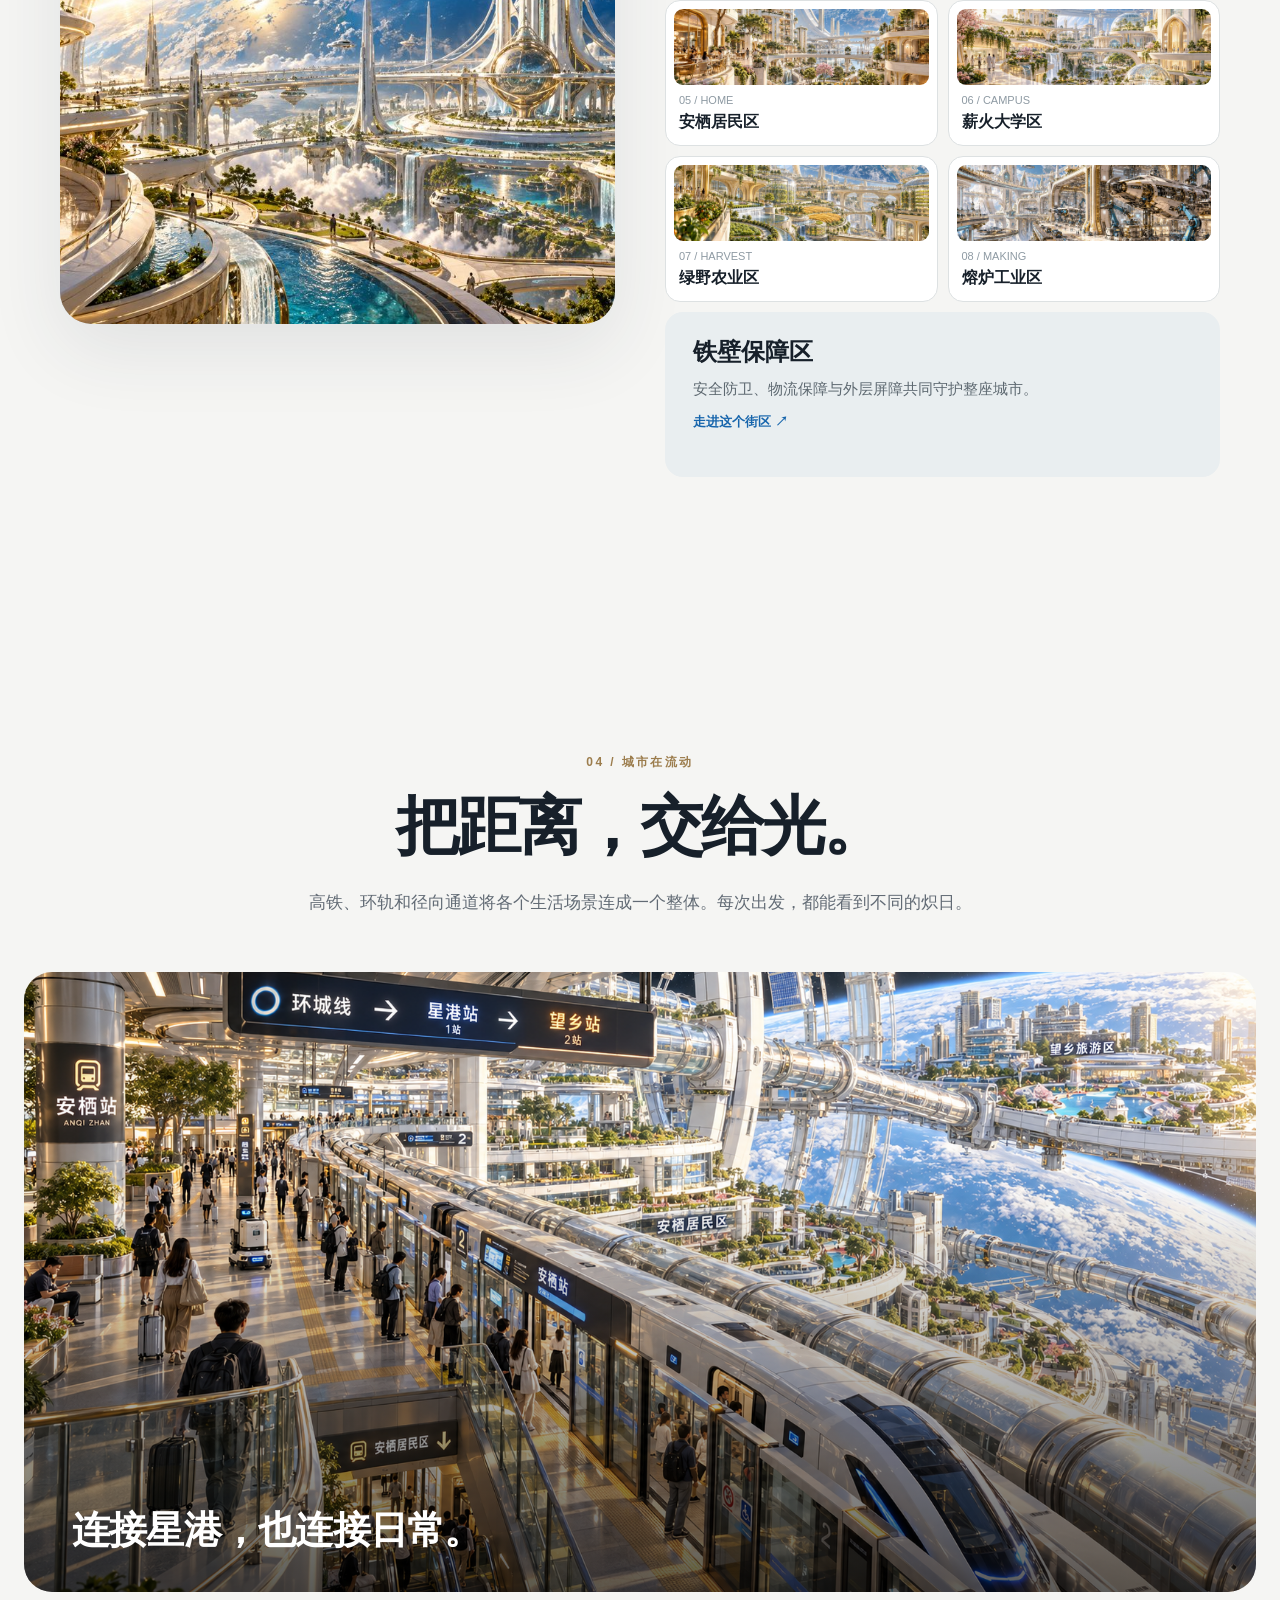
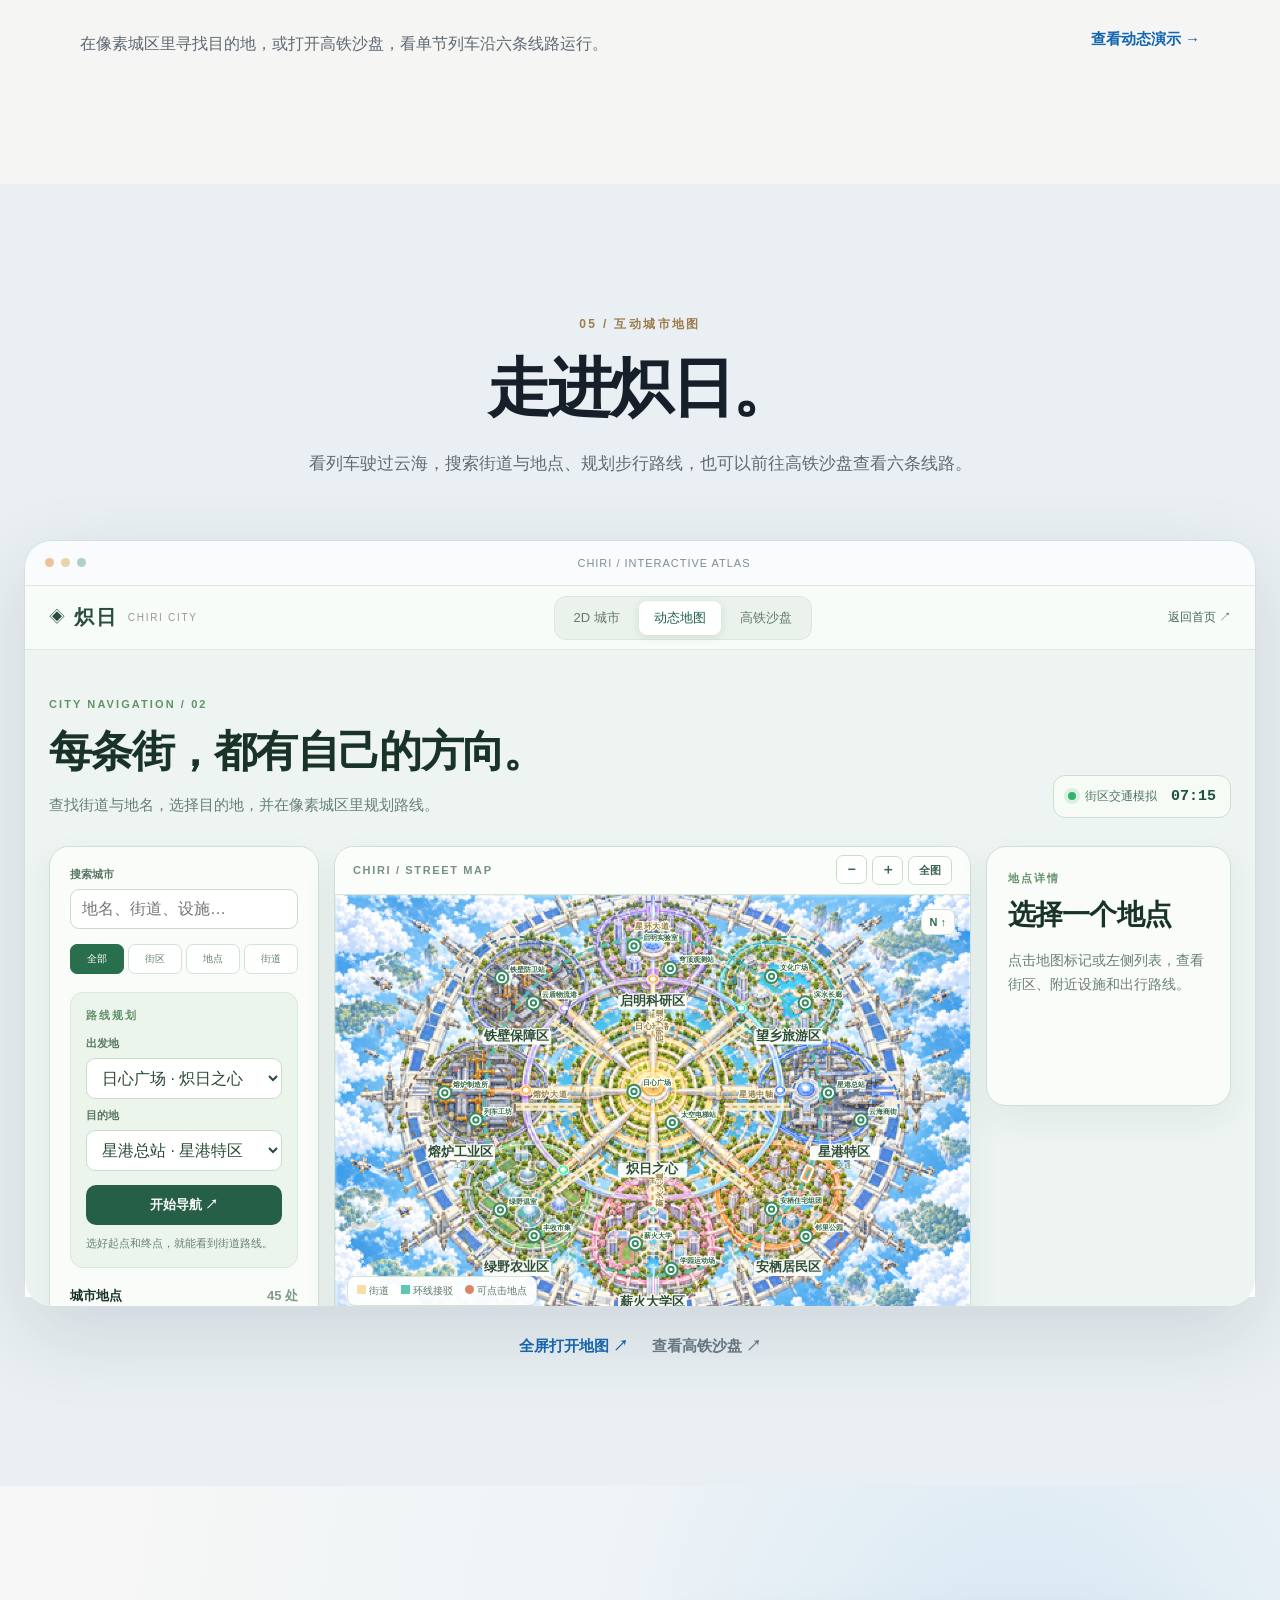
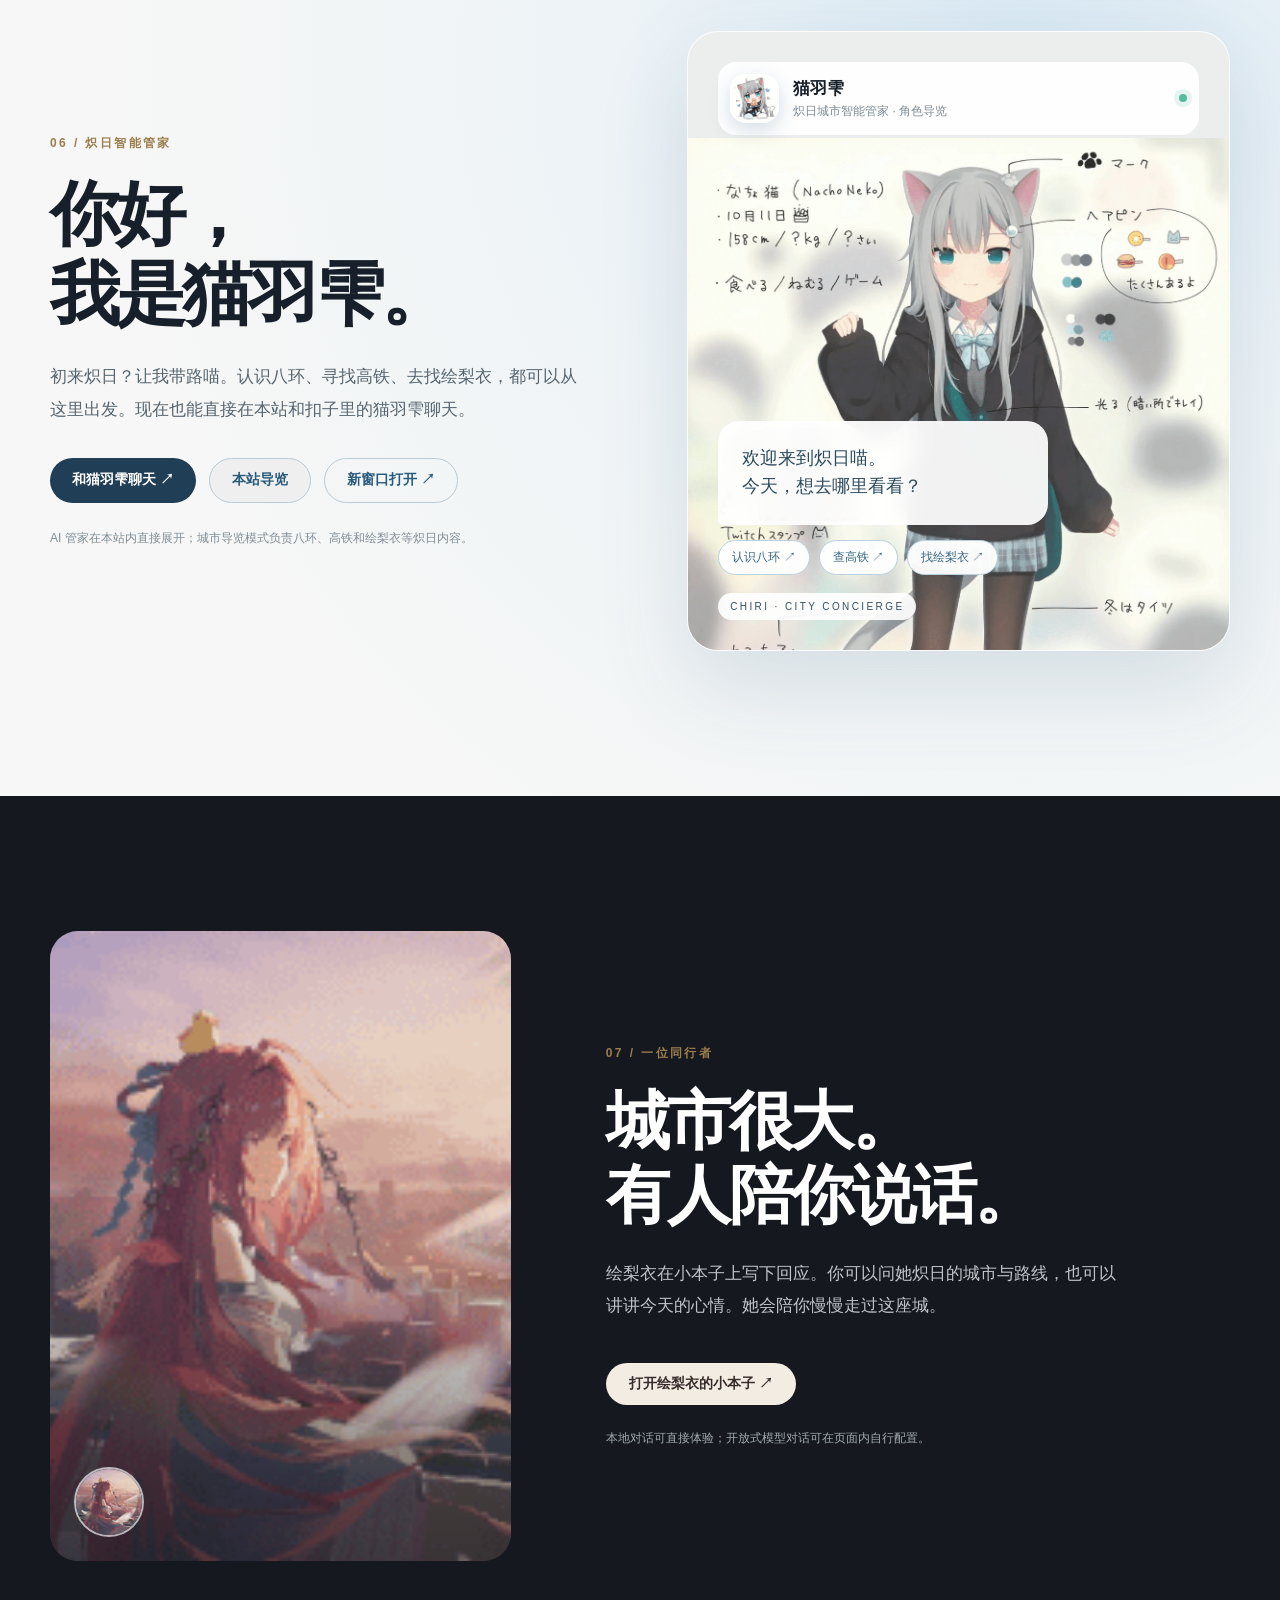
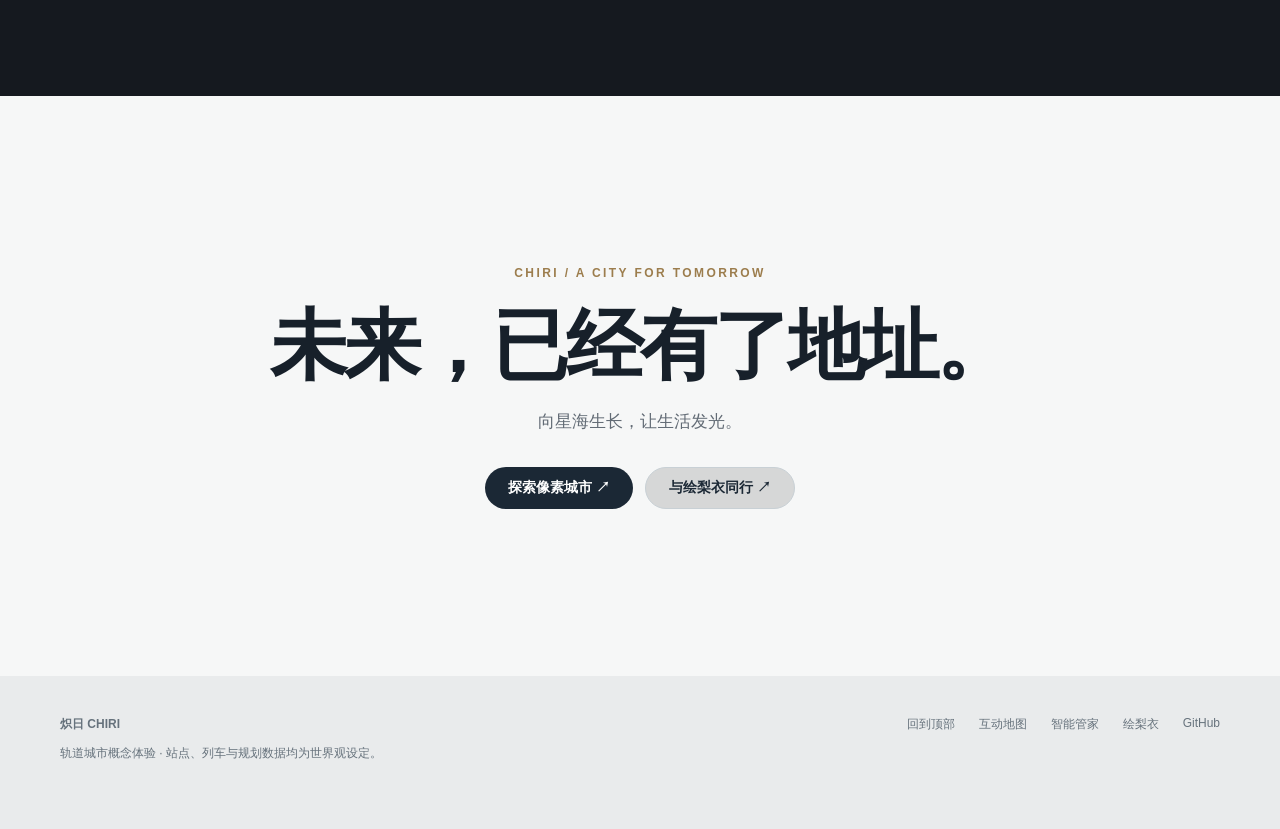
==== commit 81329529: "Embed Coze AI steward in city guide" ====
--- a/index.html
+++ b/index.html
@@ -18,13 +18,13 @@
 <section class="section rings" id="rings"><div class="container"><div class="section-head reveal"><span class="eyebrow">03 / 一心八区</span><h2 class="section-title">每一区，都是生活的一面。</h2><p>以炽日之心为中枢，八个功能区沿星环大道分布。从清晨的温室，到深夜依然明亮的星港，城市在这里有了完整的节奏。</p></div><div class="ring-layout"><div class="ring-visual reveal"><img src="assets/ring-shield.jpg" alt="铁壁保障区场景图" loading="lazy"></div><div class="ring-list reveal" id="ring-list"><button class="ring-btn" data-ring="0" aria-pressed="true"><small>01 / SECURITY</small><strong>铁壁保障区</strong></button><button class="ring-btn" data-ring="1" aria-pressed="false"><small>02 / RESEARCH</small><strong>启明科研区</strong></button><button class="ring-btn" data-ring="2" aria-pressed="false"><small>03 / TOURISM</small><strong>望乡旅游区</strong></button><button class="ring-btn" data-ring="3" aria-pressed="false"><small>04 / STARPORT</small><strong>星港特区</strong></button><button class="ring-btn" data-ring="4" aria-pressed="false"><small>05 / HOME</small><strong>安栖居民区</strong></button><button class="ring-btn" data-ring="5" aria-pressed="false"><small>06 / CAMPUS</small><strong>薪火大学区</strong></button><button class="ring-btn" data-ring="6" aria-pressed="false"><small>07 / HARVEST</small><strong>绿野农业区</strong></button><button class="ring-btn" data-ring="7" aria-pressed="false"><small>08 / MAKING</small><strong>熔炉工业区</strong></button><div class="ring-detail" aria-live="polite"><h3 id="ring-title">铁壁保障区</h3><p id="ring-desc">安全防卫、物流保障与外层屏障共同守护整座城市。</p></div></div></div></div></section>
 <section class="mobility" id="mobility"><div class="section-head reveal"><span class="eyebrow">04 / 城市在流动</span><h2 class="section-title">把距离，交给光。</h2><p>高铁、环轨和径向通道将各个生活场景连成一个整体。每次出发，都能看到不同的炽日。</p></div><div class="mobility-media reveal"><img src="assets/transit.png" alt="炽日城市中的未来交通" loading="lazy"><div class="mobility-caption">连接星港，也连接日常。</div></div><div class="mobility-copy reveal"><p>在像素城区里寻找目的地，或打开高铁沙盘，看单节列车沿六条线路运行。</p><a href="#map">查看动态演示 →</a></div></section>
 <section class="map-section" id="map"><div class="section-head reveal"><span class="eyebrow">05 / 互动城市地图</span><h2 class="section-title">走进炽日。</h2><p>看列车驶过云海，搜索街道与地点、规划步行路线，也可以前往高铁沙盘查看六条线路。</p></div><div class="map-frame reveal"><div class="map-frame-bar"><i class="dot"></i><i class="dot"></i><i class="dot"></i><span>CHIRI / INTERACTIVE ATLAS</span></div><iframe src="pixel-map.html" title="炽日像素动态街道地图" loading="lazy"></iframe></div><div class="map-out"><a href="pixel-map.html">全屏打开地图 ↗</a><a href="atlas.html">查看高铁沙盘 ↗</a></div></section>
-<section class="steward" id="steward"><div class="steward-grid"><div class="steward-copy reveal"><span class="eyebrow">06 / 炽日智能管家</span><h2>你好，<br>我是猫羽雫。</h2><p>初来炽日？让我带路喵。认识八环、寻找高铁、去找绘梨衣，都可以从这里出发。想聊学习、生活或更多话题，也欢迎到扣子找我。</p><div class="steward-actions"><button class="steward-primary" type="button" data-steward-open>问问管家 ↗</button><a class="steward-secondary" href="https://www.coze.cn/store/agent/7692635031994564644?bot_id=true&amp;bid=6lgqsh4mk6012" target="_blank" rel="noopener noreferrer">在扣子与猫羽雫对话 ↗</a></div><small>本站使用猫羽雫形象与本地导览内容；扣子智能体的开放式对话请通过旁边的入口使用。</small></div><div class="steward-showcase reveal" aria-label="智能管家预览"><div class="steward-showcase-head"><img class="steward-avatar" src="assets/neko-avatar.png" alt="猫羽雫"><div><strong>猫羽雫</strong><span>炽日城市智能管家 · 角色导览</span></div><i aria-hidden="true"></i></div><img class="steward-character" src="assets/neko-character.png" alt="猫羽雫：银灰长发、猫耳和蓝绿色眼睛的角色形象" loading="lazy"><div class="steward-preview-message">欢迎来到炽日喵。<br>今天，想去哪里看看？</div><div class="steward-preview-questions"><button type="button" data-steward-ask="八环分别是什么？">认识八环 ↗</button><button type="button" data-steward-ask="高铁怎么走？">查高铁 ↗</button><button type="button" data-steward-ask="绘梨衣在哪里？">找绘梨衣 ↗</button></div><div class="steward-showcase-foot">CHIRI · CITY CONCIERGE</div></div></div></section>
+<section class="steward" id="steward"><div class="steward-grid"><div class="steward-copy reveal"><span class="eyebrow">06 / 炽日智能管家</span><h2>你好，<br>我是猫羽雫。</h2><p>初来炽日？让我带路喵。认识八环、寻找高铁、去找绘梨衣，都可以从这里出发。现在也能直接在本站和扣子里的猫羽雫聊天。</p><div class="steward-actions"><button class="steward-primary" type="button" data-steward-open data-steward-mode="ai">和猫羽雫聊天 ↗</button><button class="steward-secondary steward-guide-button" type="button" data-steward-open data-steward-mode="guide">本站导览</button><a class="steward-secondary" href="https://www.coze.cn/store/agent/7692635031994564644?bot_id=true" target="_blank" rel="noopener noreferrer">新窗口打开 ↗</a></div><small>AI 管家在本站内直接展开；城市导览模式负责八环、高铁和绘梨衣等炽日内容。</small></div><div class="steward-showcase reveal" aria-label="智能管家预览"><div class="steward-showcase-head"><img class="steward-avatar" src="assets/neko-avatar.png" alt="猫羽雫"><div><strong>猫羽雫</strong><span>炽日城市智能管家 · 角色导览</span></div><i aria-hidden="true"></i></div><img class="steward-character" src="assets/neko-character.png" alt="猫羽雫：银灰长发、猫耳和蓝绿色眼睛的角色形象" loading="lazy"><div class="steward-preview-message">欢迎来到炽日喵。<br>今天，想去哪里看看？</div><div class="steward-preview-questions"><button type="button" data-steward-ask="八环分别是什么？">认识八环 ↗</button><button type="button" data-steward-ask="高铁怎么走？">查高铁 ↗</button><button type="button" data-steward-ask="绘梨衣在哪里？">找绘梨衣 ↗</button></div><div class="steward-showcase-foot">CHIRI · CITY CONCIERGE</div></div></div></section>
 <section class="agent" id="erii"><div class="agent-grid"><div class="agent-portrait reveal"><video src="assets/erii.mp4" poster="assets/preview.gif" autoplay muted loop playsinline preload="metadata" aria-label="绘梨衣角色影像"></video><img src="assets/preview.gif" alt="绘梨衣头像"></div><div class="agent-copy reveal"><span class="eyebrow">07 / 一位同行者</span><h2>城市很大。<br>有人陪你说话。</h2><p>绘梨衣在小本子上写下回应。你可以问她炽日的城市与路线，也可以讲讲今天的心情。她会陪你慢慢走过这座城。</p><a class="pill" href="erii.html">打开绘梨衣的小本子 ↗</a><small>本地对话可直接体验；开放式模型对话可在页面内自行配置。</small></div></div></section>
 <section class="finale"><div class="reveal"><span class="eyebrow">CHIRI / A CITY FOR TOMORROW</span><h2>未来，已经有了地址。</h2><p>向星海生长，让生活发光。</p><div class="actions"><a class="pill primary" href="pixel-city.html">探索像素城市 ↗</a><a class="pill secondary" href="erii.html">与绘梨衣同行 ↗</a></div></div></section>
 </main>
 <footer><div class="footer-inner"><div><strong>炽日 CHIRI</strong><p>轨道城市概念体验 · 站点、列车与规划数据均为世界观设定。</p></div><div class="footer-links"><a href="#top">回到顶部</a><a href="pixel-map.html">互动地图</a><a href="#steward">智能管家</a><a href="erii.html">绘梨衣</a><a href="https://github.com/g78jksn24c-hue/chiri-map" target="_blank" rel="noopener">GitHub</a></div></div></footer>
 <button class="steward-fab" id="steward-fab" type="button" aria-controls="steward-panel" aria-expanded="false"><img class="steward-fab-icon" src="assets/neko-avatar.png" alt=""><span>问问猫羽雫</span></button>
-<aside class="steward-panel" id="steward-panel" role="dialog" aria-label="炽日智能管家" hidden><div class="steward-panel-head"><img class="steward-avatar" src="assets/neko-avatar.png" alt="猫羽雫"><div><strong>猫羽雫</strong><span>猫羽雫形象 · 本地导览</span></div><button type="button" id="steward-close" aria-label="关闭智能管家">×</button></div><div class="steward-messages" id="steward-messages" aria-live="polite"><div class="steward-bubble bot">你好呀，我是猫羽雫，今天由我带路喵！想认识八环、查高铁，还是去找绘梨衣？</div></div><div class="steward-panel-prompts"><button type="button" data-steward-ask="八环分别是什么？">八环</button><button type="button" data-steward-ask="高铁怎么走？">高铁</button><button type="button" data-steward-ask="太空电梯在哪里？">抵达</button></div><form class="steward-form" id="steward-form"><label class="sr-only" for="steward-input">向智能管家提问</label><input id="steward-input" name="question" type="text" maxlength="180" autocomplete="off" placeholder="问问炽日的城市与路线…"><button type="submit" aria-label="发送问题">↑</button></form><a class="steward-coze-link" href="https://www.coze.cn/store/agent/7692635031994564644?bot_id=true&amp;bid=6lgqsh4mk6012" target="_blank" rel="noopener noreferrer">进入扣子，与猫羽雫继续对话 ↗</a></aside>
+<aside class="steward-panel" id="steward-panel" role="dialog" aria-label="炽日智能管家" hidden><div class="steward-panel-head"><img class="steward-avatar" src="assets/neko-avatar.png" alt="猫羽雫"><div><strong>猫羽雫</strong><span>炽日 AI 管家 · 扣子智能体</span></div><button type="button" id="steward-close" aria-label="关闭智能管家">×</button></div><div class="steward-tabs" role="tablist" aria-label="管家模式"><button class="steward-tab is-active" type="button" role="tab" aria-selected="true" data-steward-tab="ai">AI 管家</button><button class="steward-tab" type="button" role="tab" aria-selected="false" data-steward-tab="guide">城市导览</button></div><div class="steward-ai-view" id="steward-ai-view"><div class="steward-ai-intro"><strong>猫羽雫已到站</strong><span>可以直接问她学习、创意、生活，或继续探索炽日。</span></div><iframe id="steward-coze-frame" class="steward-coze-frame" src="https://www.coze.cn/store/agent/7692635031994564644?bot_id=true&amp;iframeMode=enterprise" title="猫羽雫 AI 智能管家" loading="lazy" allow="clipboard-write; microphone"></iframe><div class="steward-ai-foot">对话由扣子智能体提供 · <a href="https://www.coze.cn/store/agent/7692635031994564644?bot_id=true" target="_blank" rel="noopener noreferrer">在新窗口打开</a></div></div><div class="steward-guide-view" id="steward-guide-view" hidden><div class="steward-messages" id="steward-messages" aria-live="polite"><div class="steward-bubble bot">你好呀，我是猫羽雫，今天由我带路喵！想认识八环、查高铁，还是去找绘梨衣？</div></div><div class="steward-panel-prompts"><button type="button" data-steward-ask="八环分别是什么？">八环</button><button type="button" data-steward-ask="高铁怎么走？">高铁</button><button type="button" data-steward-ask="太空电梯在哪里？">抵达</button></div><form class="steward-form" id="steward-form"><label class="sr-only" for="steward-input">向智能管家提问</label><input id="steward-input" name="question" type="text" maxlength="180" autocomplete="off" placeholder="问问炽日的城市与路线…"><button type="submit" aria-label="发送问题">↑</button></form><a class="steward-coze-link" href="https://www.coze.cn/store/agent/7692635031994564644?bot_id=true" target="_blank" rel="noopener noreferrer">进入扣子，与猫羽雫继续对话 ↗</a></div></aside>
 <script src="landing.js?v=radial-2"></script>
 <script src="steward.js?v=radial-2"></script>
 </body>
--- a/steward.css
+++ b/steward.css
@@ -32,6 +32,17 @@
 .steward-panel-head strong{font-size:15px}
 #steward-close{border:0;background:#edf3f6;border-radius:50%;width:30px;height:30px;color:#657983;font-size:22px;margin-left:auto;line-height:1}
 #steward-close:hover{background:#d7e7ef}
+.steward-tabs{display:flex;gap:6px;padding:10px 14px 0;background:#fff;border-bottom:1px solid #e3ecf0}
+.steward-tab{border:0;background:transparent;color:#7c8c95;padding:8px 12px 10px;border-bottom:2px solid transparent;font:inherit;font-size:12px;font-weight:700;cursor:pointer}
+.steward-tab.is-active{color:#275a78;border-bottom-color:#56a4c9}
+.steward-ai-view,.steward-guide-view{flex:1;min-height:0;display:flex;flex-direction:column}
+.steward-ai-view[hidden],.steward-guide-view[hidden]{display:none}
+.steward-ai-intro{padding:12px 16px 10px;background:#f4f9fb;color:#35586b;line-height:1.45}
+.steward-ai-intro strong{display:block;font-size:13px}
+.steward-ai-intro span{display:block;color:#7c8c95;font-size:11px;margin-top:3px}
+.steward-coze-frame{width:100%;flex:1;min-height:0;border:0;background:#fcfcff}
+.steward-ai-foot{padding:8px 12px 10px;text-align:center;background:#fff;border-top:1px solid #e3ecf0;color:#8a9aa3;font-size:10px}
+.steward-ai-foot a{color:#2672a0;font-weight:700}
 .steward-messages{flex:1;min-height:0;overflow:auto;padding:20px 17px;display:flex;flex-direction:column;align-items:flex-start;gap:14px}
 .steward-bubble{max-width:88%;padding:12px 15px;border-radius:15px;font-size:14px;line-height:1.65;word-break:break-word}
 .steward-bubble.bot{background:#eaf3f7;color:#2d4c5d;border-bottom-left-radius:4px}
@@ -47,7 +58,7 @@
 .steward-coze-link{display:block;text-align:center;color:#2672a0;font-size:12px;font-weight:650;padding:0 12px 13px}
 .steward-coze-link:hover{text-decoration:underline}
 @media(max-width:900px){.steward-grid{grid-template-columns:1fr;gap:55px}.steward-showcase{min-height:440px}.steward{padding:100px 24px}}
-@media(max-width:600px){.steward{padding:90px 20px}.steward-copy h2{font-size:48px}.steward-copy p{font-size:15px}.steward-showcase{padding:22px;border-radius:23px;min-height:430px}.steward-preview-message{font-size:18px}.steward-fab{right:13px;bottom:13px}.steward-panel{inset:0;width:100vw;height:100dvh;max-height:none;border-radius:0}.steward-panel-head{padding-top:max(16px,env(safe-area-inset-top))}.steward-coze-link{padding-bottom:max(13px,env(safe-area-inset-bottom))}}
+@media(max-width:600px){.steward{padding:90px 20px}.steward-copy h2{font-size:48px}.steward-copy p{font-size:15px}.steward-showcase{padding:22px;border-radius:23px;min-height:430px}.steward-preview-message{font-size:18px}.steward-fab{right:13px;bottom:13px}.steward-panel{inset:0;width:100vw;height:100dvh;max-height:none;border-radius:0}.steward-panel-head{padding-top:max(16px,env(safe-area-inset-top))}.steward-coze-link{padding-bottom:max(13px,env(safe-area-inset-bottom))}.steward-ai-foot{padding-bottom:max(10px,env(safe-area-inset-bottom))}}
 .steward-showcase{min-height:620px;background:#eceded}
 .steward-showcase::before{display:none}
 .steward-character{position:absolute;inset:106px 0 0;width:100%;height:calc(100% - 106px);object-fit:cover;object-position:center top;opacity:.9}
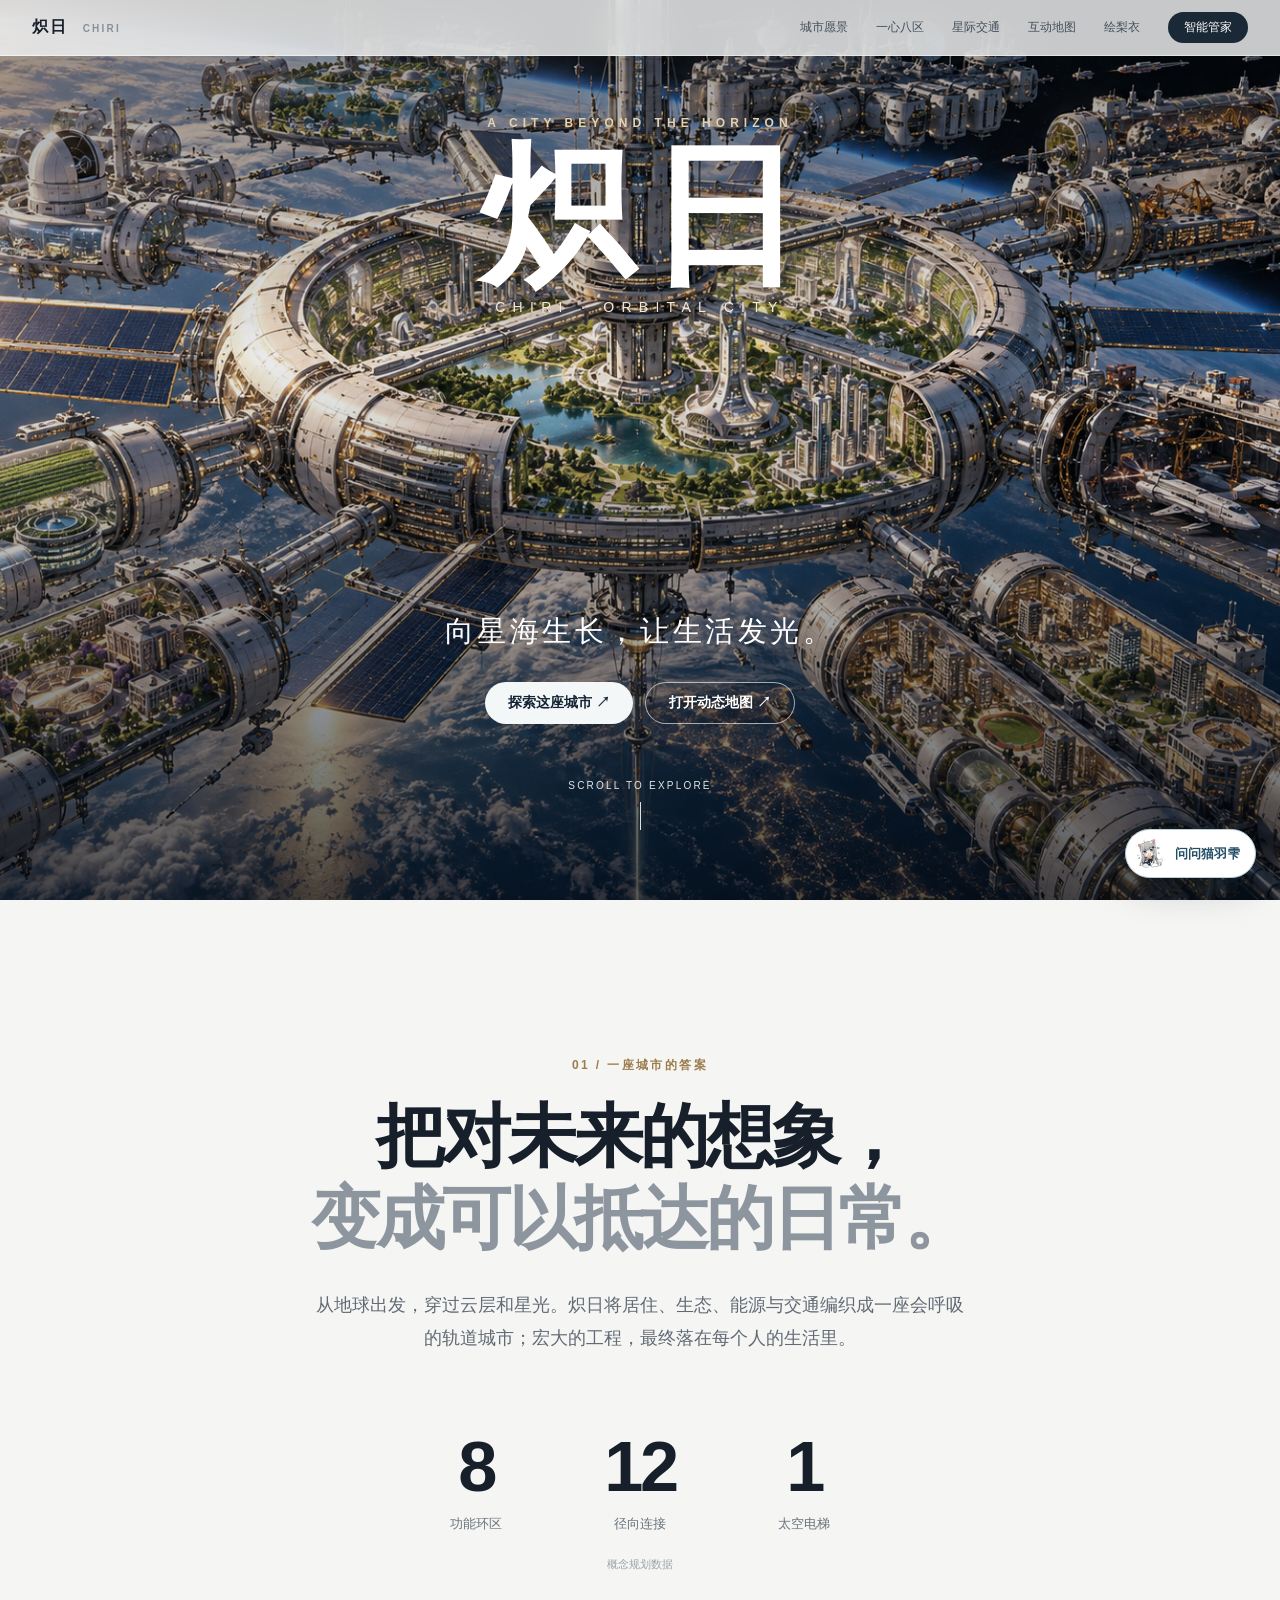
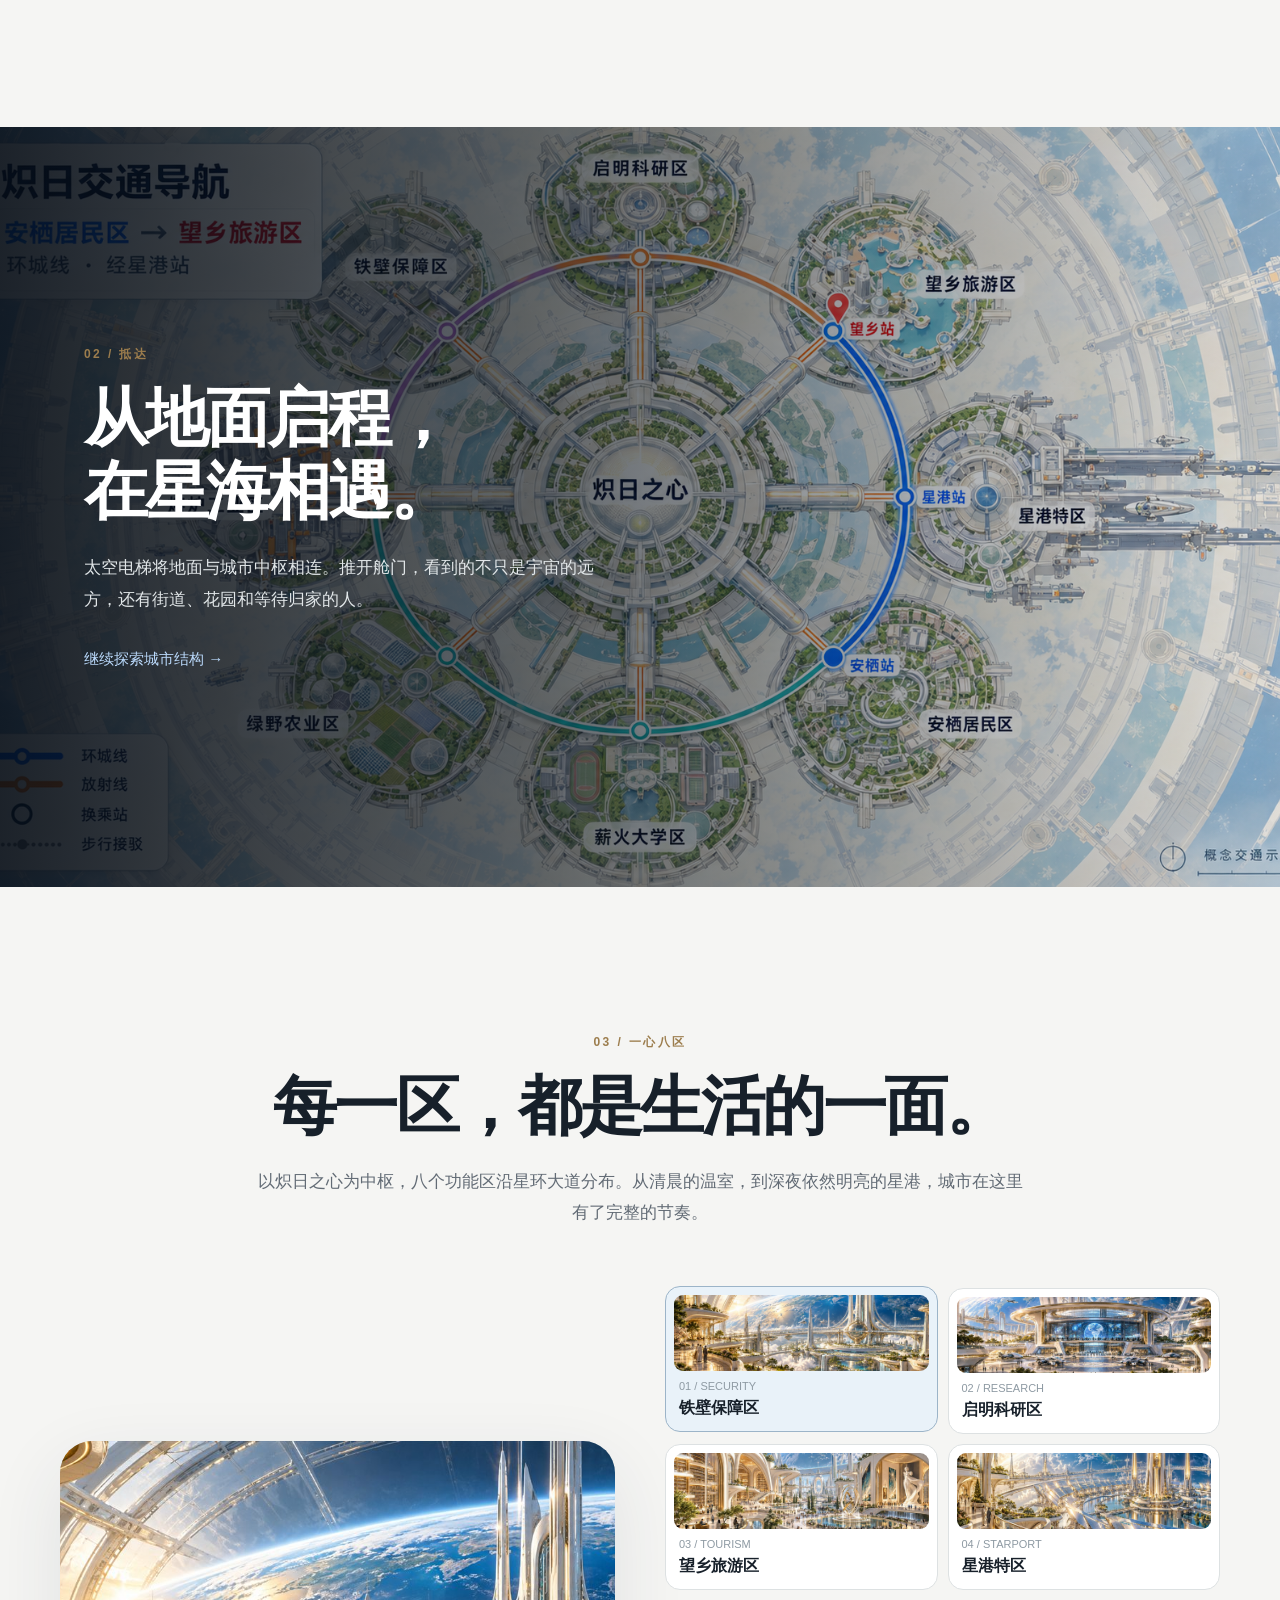
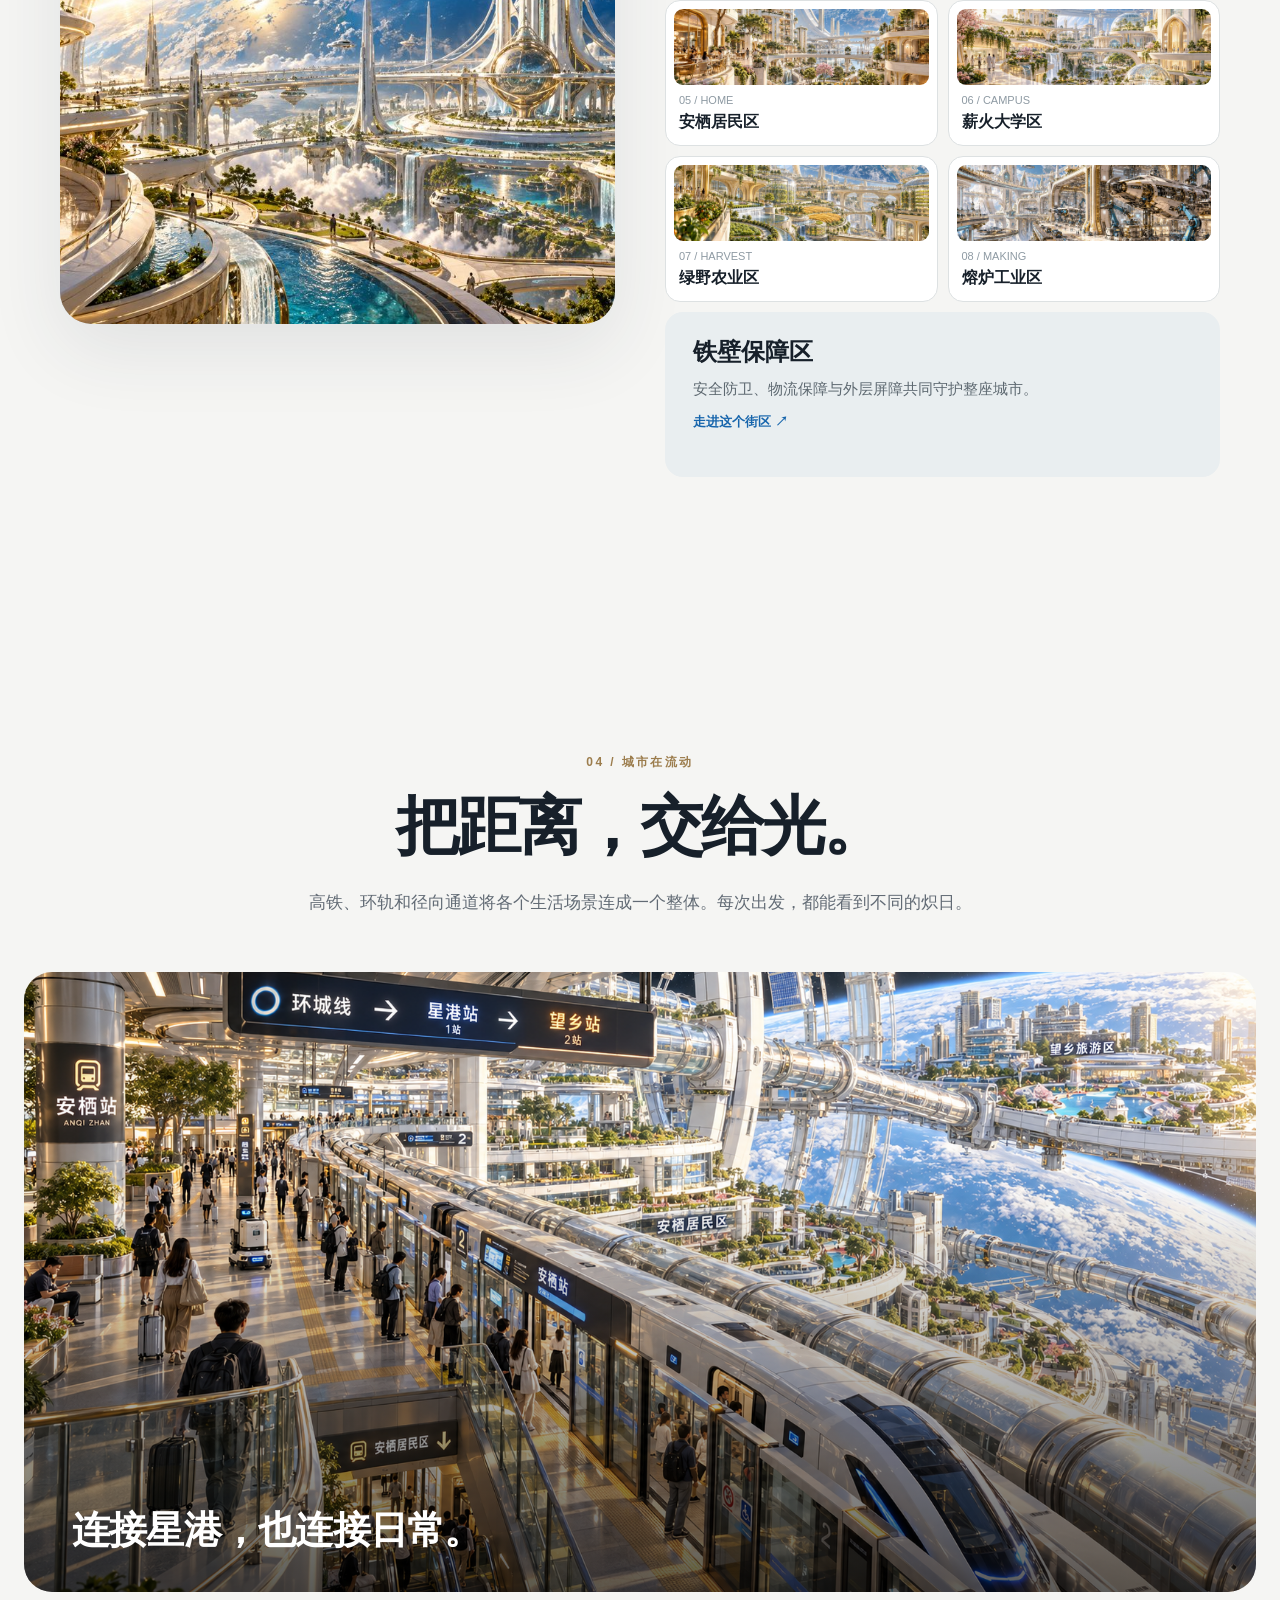
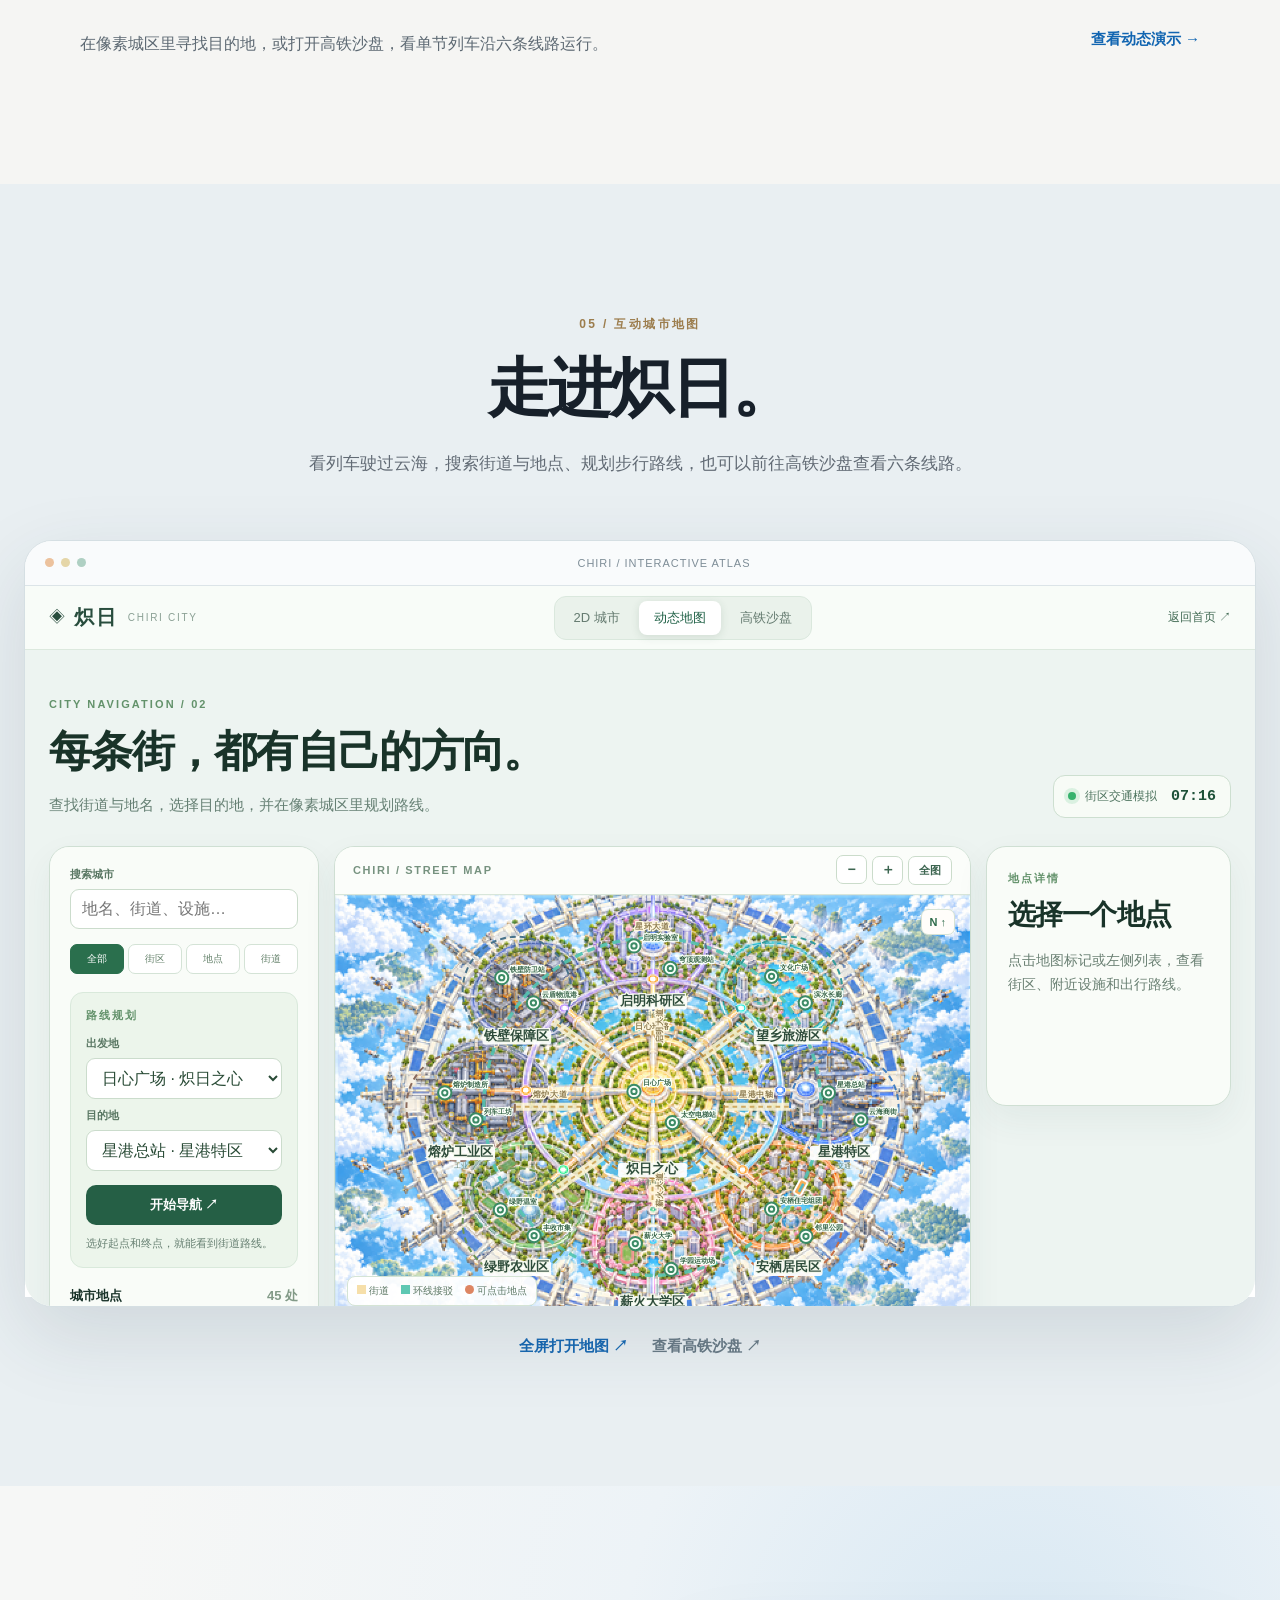
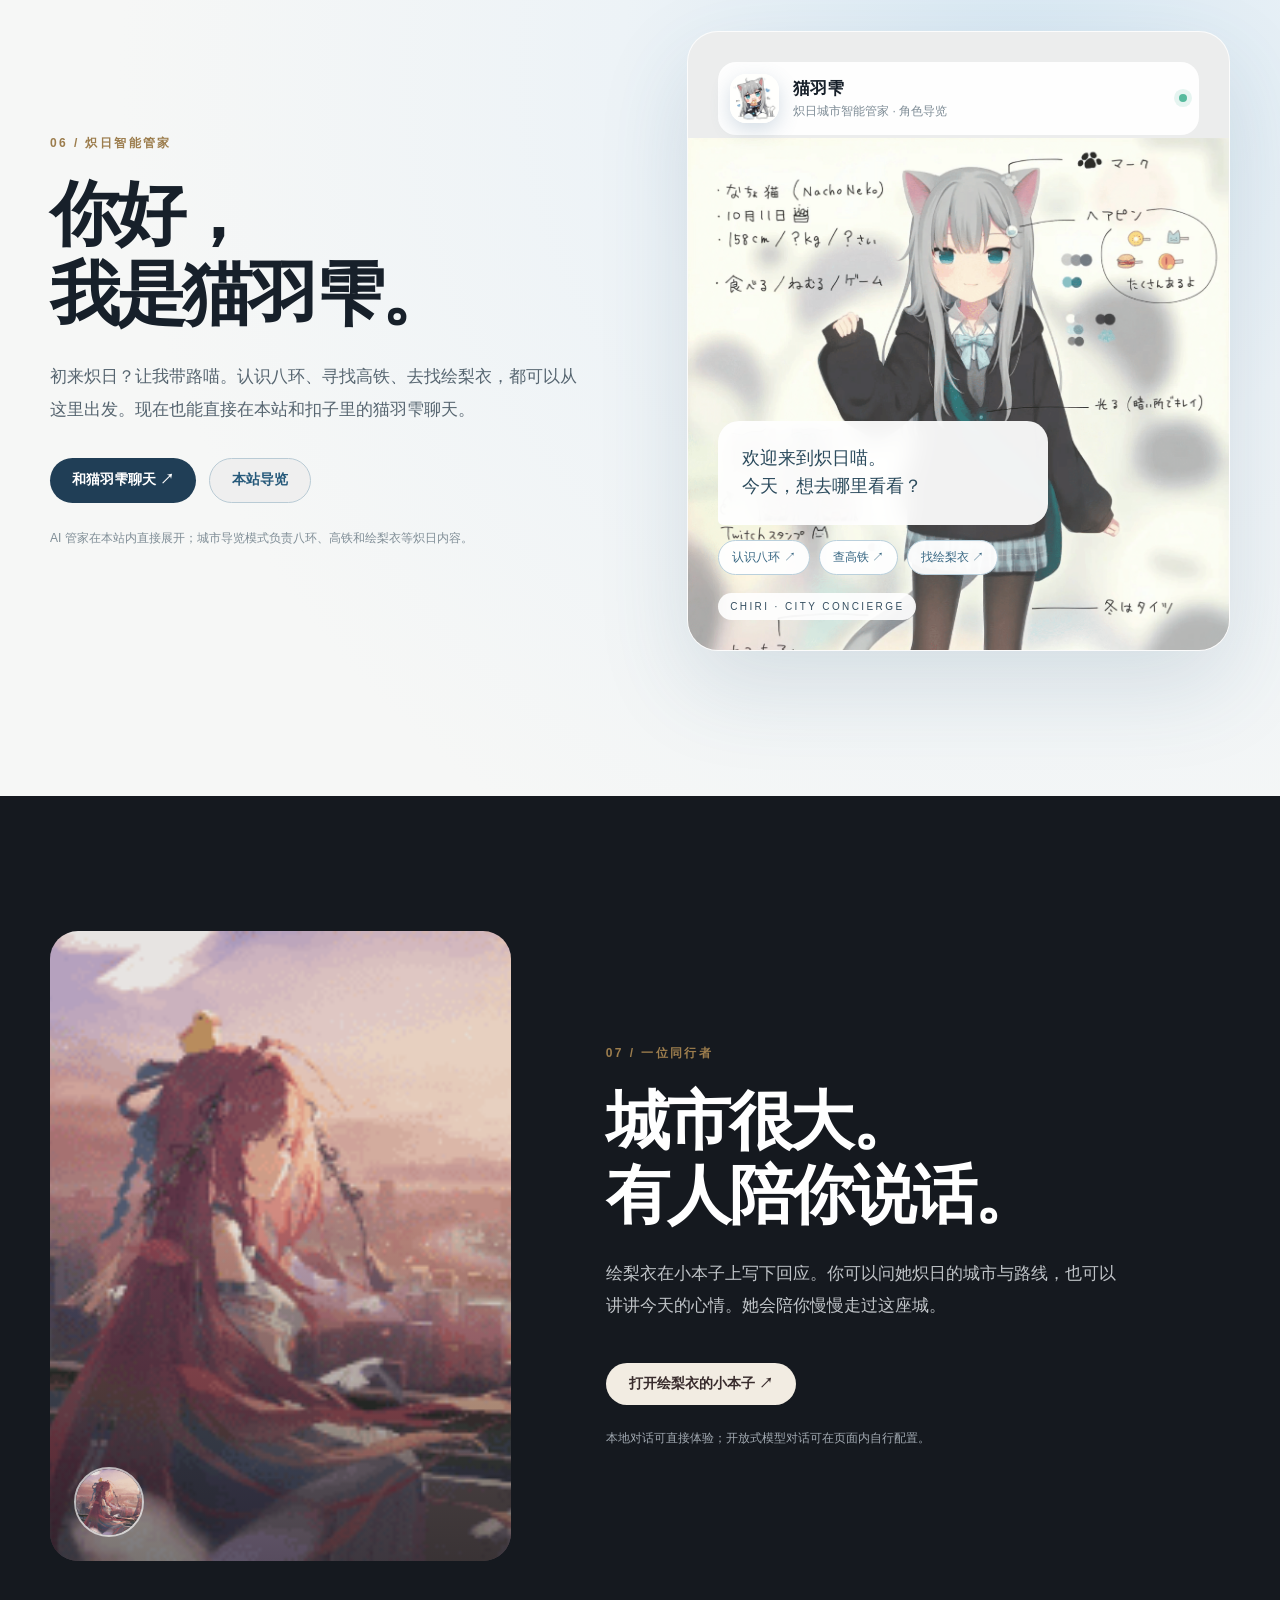
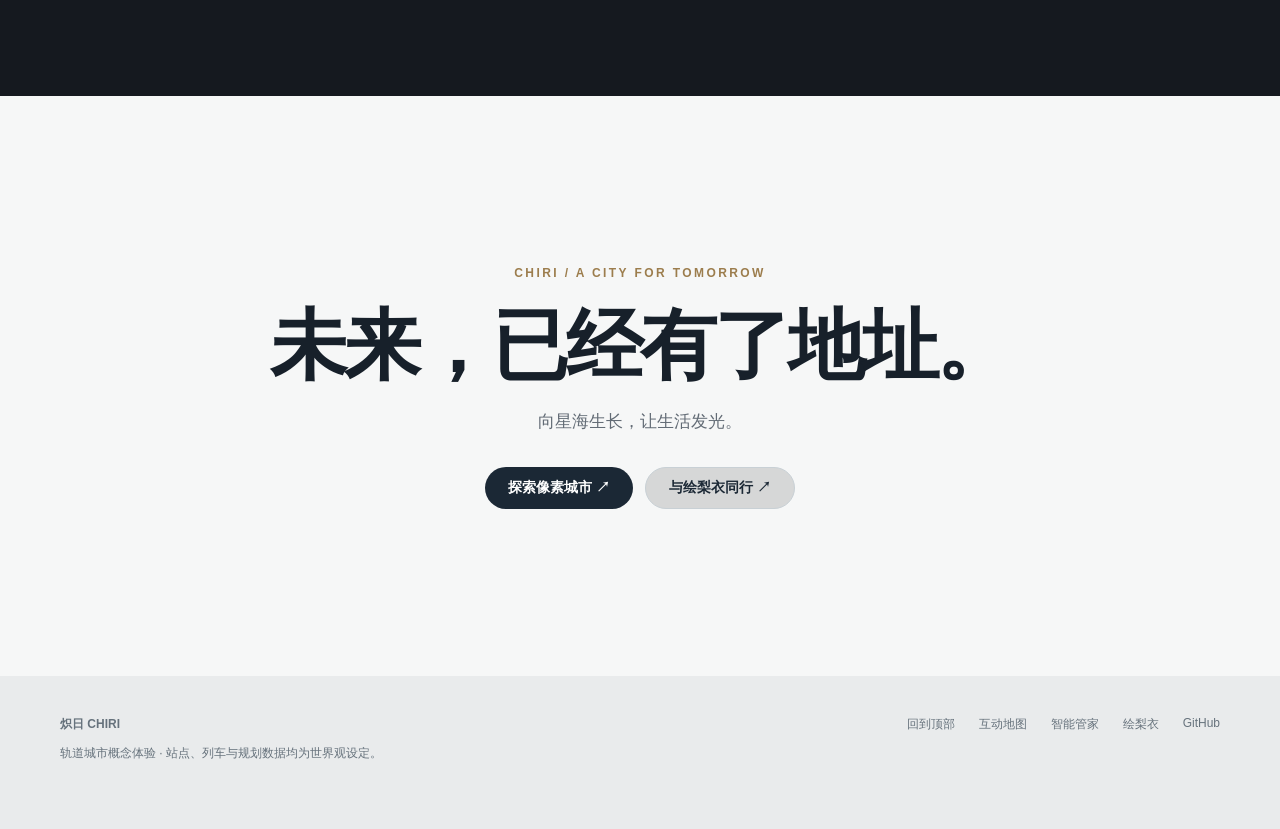
==== commit 44dafe0c: "Keep embedded AI steward on the city page" ====
--- a/index.html
+++ b/index.html
@@ -18,13 +18,13 @@
 <section class="section rings" id="rings"><div class="container"><div class="section-head reveal"><span class="eyebrow">03 / 一心八区</span><h2 class="section-title">每一区，都是生活的一面。</h2><p>以炽日之心为中枢，八个功能区沿星环大道分布。从清晨的温室，到深夜依然明亮的星港，城市在这里有了完整的节奏。</p></div><div class="ring-layout"><div class="ring-visual reveal"><img src="assets/ring-shield.jpg" alt="铁壁保障区场景图" loading="lazy"></div><div class="ring-list reveal" id="ring-list"><button class="ring-btn" data-ring="0" aria-pressed="true"><small>01 / SECURITY</small><strong>铁壁保障区</strong></button><button class="ring-btn" data-ring="1" aria-pressed="false"><small>02 / RESEARCH</small><strong>启明科研区</strong></button><button class="ring-btn" data-ring="2" aria-pressed="false"><small>03 / TOURISM</small><strong>望乡旅游区</strong></button><button class="ring-btn" data-ring="3" aria-pressed="false"><small>04 / STARPORT</small><strong>星港特区</strong></button><button class="ring-btn" data-ring="4" aria-pressed="false"><small>05 / HOME</small><strong>安栖居民区</strong></button><button class="ring-btn" data-ring="5" aria-pressed="false"><small>06 / CAMPUS</small><strong>薪火大学区</strong></button><button class="ring-btn" data-ring="6" aria-pressed="false"><small>07 / HARVEST</small><strong>绿野农业区</strong></button><button class="ring-btn" data-ring="7" aria-pressed="false"><small>08 / MAKING</small><strong>熔炉工业区</strong></button><div class="ring-detail" aria-live="polite"><h3 id="ring-title">铁壁保障区</h3><p id="ring-desc">安全防卫、物流保障与外层屏障共同守护整座城市。</p></div></div></div></div></section>
 <section class="mobility" id="mobility"><div class="section-head reveal"><span class="eyebrow">04 / 城市在流动</span><h2 class="section-title">把距离，交给光。</h2><p>高铁、环轨和径向通道将各个生活场景连成一个整体。每次出发，都能看到不同的炽日。</p></div><div class="mobility-media reveal"><img src="assets/transit.png" alt="炽日城市中的未来交通" loading="lazy"><div class="mobility-caption">连接星港，也连接日常。</div></div><div class="mobility-copy reveal"><p>在像素城区里寻找目的地，或打开高铁沙盘，看单节列车沿六条线路运行。</p><a href="#map">查看动态演示 →</a></div></section>
 <section class="map-section" id="map"><div class="section-head reveal"><span class="eyebrow">05 / 互动城市地图</span><h2 class="section-title">走进炽日。</h2><p>看列车驶过云海，搜索街道与地点、规划步行路线，也可以前往高铁沙盘查看六条线路。</p></div><div class="map-frame reveal"><div class="map-frame-bar"><i class="dot"></i><i class="dot"></i><i class="dot"></i><span>CHIRI / INTERACTIVE ATLAS</span></div><iframe src="pixel-map.html" title="炽日像素动态街道地图" loading="lazy"></iframe></div><div class="map-out"><a href="pixel-map.html">全屏打开地图 ↗</a><a href="atlas.html">查看高铁沙盘 ↗</a></div></section>
-<section class="steward" id="steward"><div class="steward-grid"><div class="steward-copy reveal"><span class="eyebrow">06 / 炽日智能管家</span><h2>你好，<br>我是猫羽雫。</h2><p>初来炽日？让我带路喵。认识八环、寻找高铁、去找绘梨衣，都可以从这里出发。现在也能直接在本站和扣子里的猫羽雫聊天。</p><div class="steward-actions"><button class="steward-primary" type="button" data-steward-open data-steward-mode="ai">和猫羽雫聊天 ↗</button><button class="steward-secondary steward-guide-button" type="button" data-steward-open data-steward-mode="guide">本站导览</button><a class="steward-secondary" href="https://www.coze.cn/store/agent/7692635031994564644?bot_id=true" target="_blank" rel="noopener noreferrer">新窗口打开 ↗</a></div><small>AI 管家在本站内直接展开；城市导览模式负责八环、高铁和绘梨衣等炽日内容。</small></div><div class="steward-showcase reveal" aria-label="智能管家预览"><div class="steward-showcase-head"><img class="steward-avatar" src="assets/neko-avatar.png" alt="猫羽雫"><div><strong>猫羽雫</strong><span>炽日城市智能管家 · 角色导览</span></div><i aria-hidden="true"></i></div><img class="steward-character" src="assets/neko-character.png" alt="猫羽雫：银灰长发、猫耳和蓝绿色眼睛的角色形象" loading="lazy"><div class="steward-preview-message">欢迎来到炽日喵。<br>今天，想去哪里看看？</div><div class="steward-preview-questions"><button type="button" data-steward-ask="八环分别是什么？">认识八环 ↗</button><button type="button" data-steward-ask="高铁怎么走？">查高铁 ↗</button><button type="button" data-steward-ask="绘梨衣在哪里？">找绘梨衣 ↗</button></div><div class="steward-showcase-foot">CHIRI · CITY CONCIERGE</div></div></div></section>
+<section class="steward" id="steward"><div class="steward-grid"><div class="steward-copy reveal"><span class="eyebrow">06 / 炽日智能管家</span><h2>你好，<br>我是猫羽雫。</h2><p>初来炽日？让我带路喵。认识八环、寻找高铁、去找绘梨衣，都可以从这里出发。现在也能直接在本站和扣子里的猫羽雫聊天。</p><div class="steward-actions"><button class="steward-primary" type="button" data-steward-open data-steward-mode="ai">和猫羽雫聊天 ↗</button><button class="steward-secondary steward-guide-button" type="button" data-steward-open data-steward-mode="guide">本站导览</button></div><small>AI 管家在本站内直接展开；城市导览模式负责八环、高铁和绘梨衣等炽日内容。</small></div><div class="steward-showcase reveal" aria-label="智能管家预览"><div class="steward-showcase-head"><img class="steward-avatar" src="assets/neko-avatar.png" alt="猫羽雫"><div><strong>猫羽雫</strong><span>炽日城市智能管家 · 角色导览</span></div><i aria-hidden="true"></i></div><img class="steward-character" src="assets/neko-character.png" alt="猫羽雫：银灰长发、猫耳和蓝绿色眼睛的角色形象" loading="lazy"><div class="steward-preview-message">欢迎来到炽日喵。<br>今天，想去哪里看看？</div><div class="steward-preview-questions"><button type="button" data-steward-ask="八环分别是什么？">认识八环 ↗</button><button type="button" data-steward-ask="高铁怎么走？">查高铁 ↗</button><button type="button" data-steward-ask="绘梨衣在哪里？">找绘梨衣 ↗</button></div><div class="steward-showcase-foot">CHIRI · CITY CONCIERGE</div></div></div></section>
 <section class="agent" id="erii"><div class="agent-grid"><div class="agent-portrait reveal"><video src="assets/erii.mp4" poster="assets/preview.gif" autoplay muted loop playsinline preload="metadata" aria-label="绘梨衣角色影像"></video><img src="assets/preview.gif" alt="绘梨衣头像"></div><div class="agent-copy reveal"><span class="eyebrow">07 / 一位同行者</span><h2>城市很大。<br>有人陪你说话。</h2><p>绘梨衣在小本子上写下回应。你可以问她炽日的城市与路线，也可以讲讲今天的心情。她会陪你慢慢走过这座城。</p><a class="pill" href="erii.html">打开绘梨衣的小本子 ↗</a><small>本地对话可直接体验；开放式模型对话可在页面内自行配置。</small></div></div></section>
 <section class="finale"><div class="reveal"><span class="eyebrow">CHIRI / A CITY FOR TOMORROW</span><h2>未来，已经有了地址。</h2><p>向星海生长，让生活发光。</p><div class="actions"><a class="pill primary" href="pixel-city.html">探索像素城市 ↗</a><a class="pill secondary" href="erii.html">与绘梨衣同行 ↗</a></div></div></section>
 </main>
 <footer><div class="footer-inner"><div><strong>炽日 CHIRI</strong><p>轨道城市概念体验 · 站点、列车与规划数据均为世界观设定。</p></div><div class="footer-links"><a href="#top">回到顶部</a><a href="pixel-map.html">互动地图</a><a href="#steward">智能管家</a><a href="erii.html">绘梨衣</a><a href="https://github.com/g78jksn24c-hue/chiri-map" target="_blank" rel="noopener">GitHub</a></div></div></footer>
 <button class="steward-fab" id="steward-fab" type="button" aria-controls="steward-panel" aria-expanded="false"><img class="steward-fab-icon" src="assets/neko-avatar.png" alt=""><span>问问猫羽雫</span></button>
-<aside class="steward-panel" id="steward-panel" role="dialog" aria-label="炽日智能管家" hidden><div class="steward-panel-head"><img class="steward-avatar" src="assets/neko-avatar.png" alt="猫羽雫"><div><strong>猫羽雫</strong><span>炽日 AI 管家 · 扣子智能体</span></div><button type="button" id="steward-close" aria-label="关闭智能管家">×</button></div><div class="steward-tabs" role="tablist" aria-label="管家模式"><button class="steward-tab is-active" type="button" role="tab" aria-selected="true" data-steward-tab="ai">AI 管家</button><button class="steward-tab" type="button" role="tab" aria-selected="false" data-steward-tab="guide">城市导览</button></div><div class="steward-ai-view" id="steward-ai-view"><div class="steward-ai-intro"><strong>猫羽雫已到站</strong><span>可以直接问她学习、创意、生活，或继续探索炽日。</span></div><iframe id="steward-coze-frame" class="steward-coze-frame" src="https://www.coze.cn/store/agent/7692635031994564644?bot_id=true&amp;iframeMode=enterprise" title="猫羽雫 AI 智能管家" loading="lazy" allow="clipboard-write; microphone"></iframe><div class="steward-ai-foot">对话由扣子智能体提供 · <a href="https://www.coze.cn/store/agent/7692635031994564644?bot_id=true" target="_blank" rel="noopener noreferrer">在新窗口打开</a></div></div><div class="steward-guide-view" id="steward-guide-view" hidden><div class="steward-messages" id="steward-messages" aria-live="polite"><div class="steward-bubble bot">你好呀，我是猫羽雫，今天由我带路喵！想认识八环、查高铁，还是去找绘梨衣？</div></div><div class="steward-panel-prompts"><button type="button" data-steward-ask="八环分别是什么？">八环</button><button type="button" data-steward-ask="高铁怎么走？">高铁</button><button type="button" data-steward-ask="太空电梯在哪里？">抵达</button></div><form class="steward-form" id="steward-form"><label class="sr-only" for="steward-input">向智能管家提问</label><input id="steward-input" name="question" type="text" maxlength="180" autocomplete="off" placeholder="问问炽日的城市与路线…"><button type="submit" aria-label="发送问题">↑</button></form><a class="steward-coze-link" href="https://www.coze.cn/store/agent/7692635031994564644?bot_id=true" target="_blank" rel="noopener noreferrer">进入扣子，与猫羽雫继续对话 ↗</a></div></aside>
+<aside class="steward-panel" id="steward-panel" role="dialog" aria-label="炽日智能管家" hidden><div class="steward-panel-head"><img class="steward-avatar" src="assets/neko-avatar.png" alt="猫羽雫"><div><strong>猫羽雫</strong><span>炽日 AI 管家 · 扣子智能体</span></div><button type="button" id="steward-close" aria-label="关闭智能管家">×</button></div><div class="steward-tabs" role="tablist" aria-label="管家模式"><button class="steward-tab is-active" type="button" role="tab" aria-selected="true" data-steward-tab="ai">AI 管家</button><button class="steward-tab" type="button" role="tab" aria-selected="false" data-steward-tab="guide">城市导览</button></div><div class="steward-ai-view" id="steward-ai-view"><div class="steward-ai-intro"><strong>猫羽雫已到站</strong><span>可以直接问她学习、创意、生活，或继续探索炽日。</span></div><iframe id="steward-coze-frame" class="steward-coze-frame" src="https://www.coze.cn/store/agent/7692635031994564644?bot_id=true&amp;iframeMode=enterprise" title="猫羽雫 AI 智能管家" loading="lazy" allow="clipboard-write; microphone"></iframe><div class="steward-ai-foot">对话由扣子智能体提供，当前页面内完成对话。</div></div><div class="steward-guide-view" id="steward-guide-view" hidden><div class="steward-messages" id="steward-messages" aria-live="polite"><div class="steward-bubble bot">你好呀，我是猫羽雫，今天由我带路喵！想认识八环、查高铁，还是去找绘梨衣？</div></div><div class="steward-panel-prompts"><button type="button" data-steward-ask="八环分别是什么？">八环</button><button type="button" data-steward-ask="高铁怎么走？">高铁</button><button type="button" data-steward-ask="太空电梯在哪里？">抵达</button></div><form class="steward-form" id="steward-form"><label class="sr-only" for="steward-input">向智能管家提问</label><input id="steward-input" name="question" type="text" maxlength="180" autocomplete="off" placeholder="问问炽日的城市与路线…"><button type="submit" aria-label="发送问题">↑</button></form><button class="steward-coze-link steward-tab-link" type="button" data-steward-tab="ai">切换到 AI 管家 ↗</button></div></aside>
 <script src="landing.js?v=radial-2"></script>
 <script src="steward.js?v=radial-2"></script>
 </body>
--- a/steward.css
+++ b/steward.css
@@ -57,6 +57,7 @@
 .steward-form button{width:36px;height:36px;border-radius:50%;background:#275a78;border:0;color:#fff;font-size:20px;line-height:1}
 .steward-coze-link{display:block;text-align:center;color:#2672a0;font-size:12px;font-weight:650;padding:0 12px 13px}
 .steward-coze-link:hover{text-decoration:underline}
+.steward-tab-link{width:100%;border:0;background:transparent;cursor:pointer;font:inherit}
 @media(max-width:900px){.steward-grid{grid-template-columns:1fr;gap:55px}.steward-showcase{min-height:440px}.steward{padding:100px 24px}}
 @media(max-width:600px){.steward{padding:90px 20px}.steward-copy h2{font-size:48px}.steward-copy p{font-size:15px}.steward-showcase{padding:22px;border-radius:23px;min-height:430px}.steward-preview-message{font-size:18px}.steward-fab{right:13px;bottom:13px}.steward-panel{inset:0;width:100vw;height:100dvh;max-height:none;border-radius:0}.steward-panel-head{padding-top:max(16px,env(safe-area-inset-top))}.steward-coze-link{padding-bottom:max(13px,env(safe-area-inset-bottom))}.steward-ai-foot{padding-bottom:max(10px,env(safe-area-inset-bottom))}}
 .steward-showcase{min-height:620px;background:#eceded}
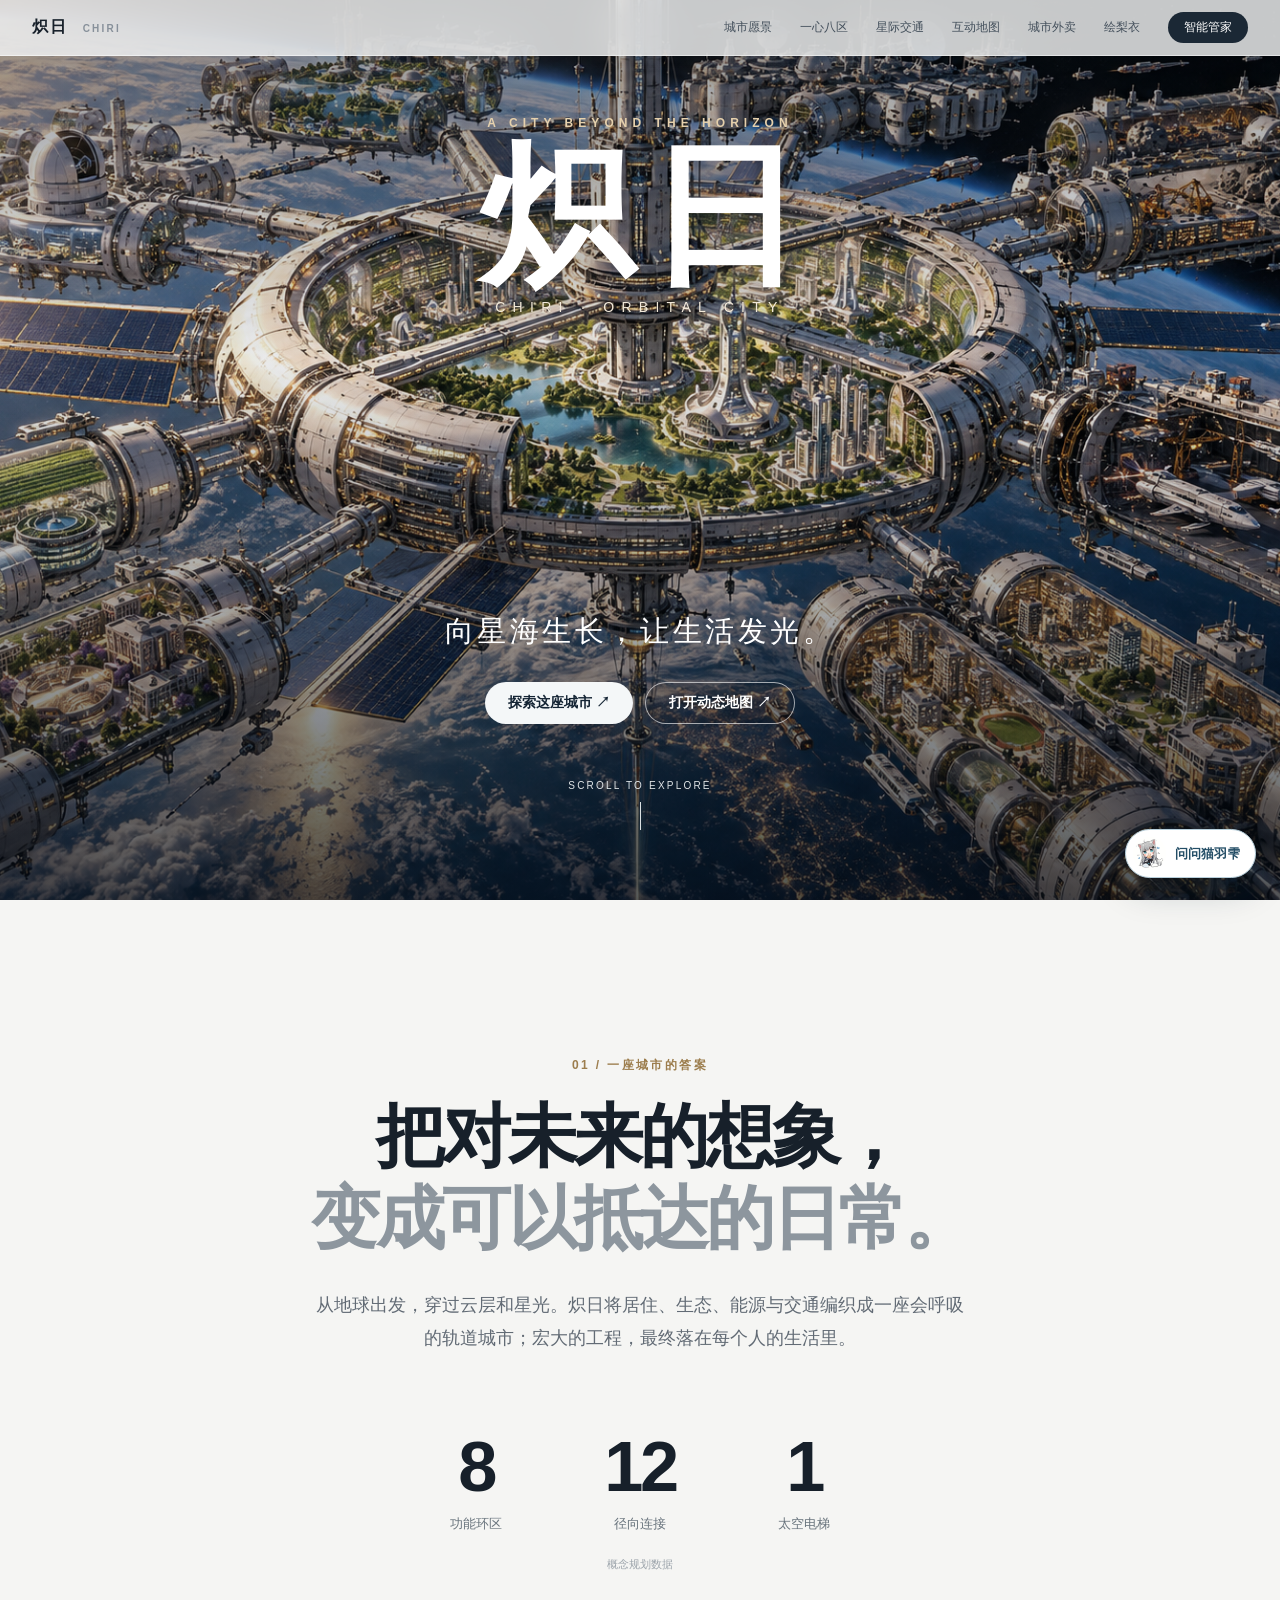
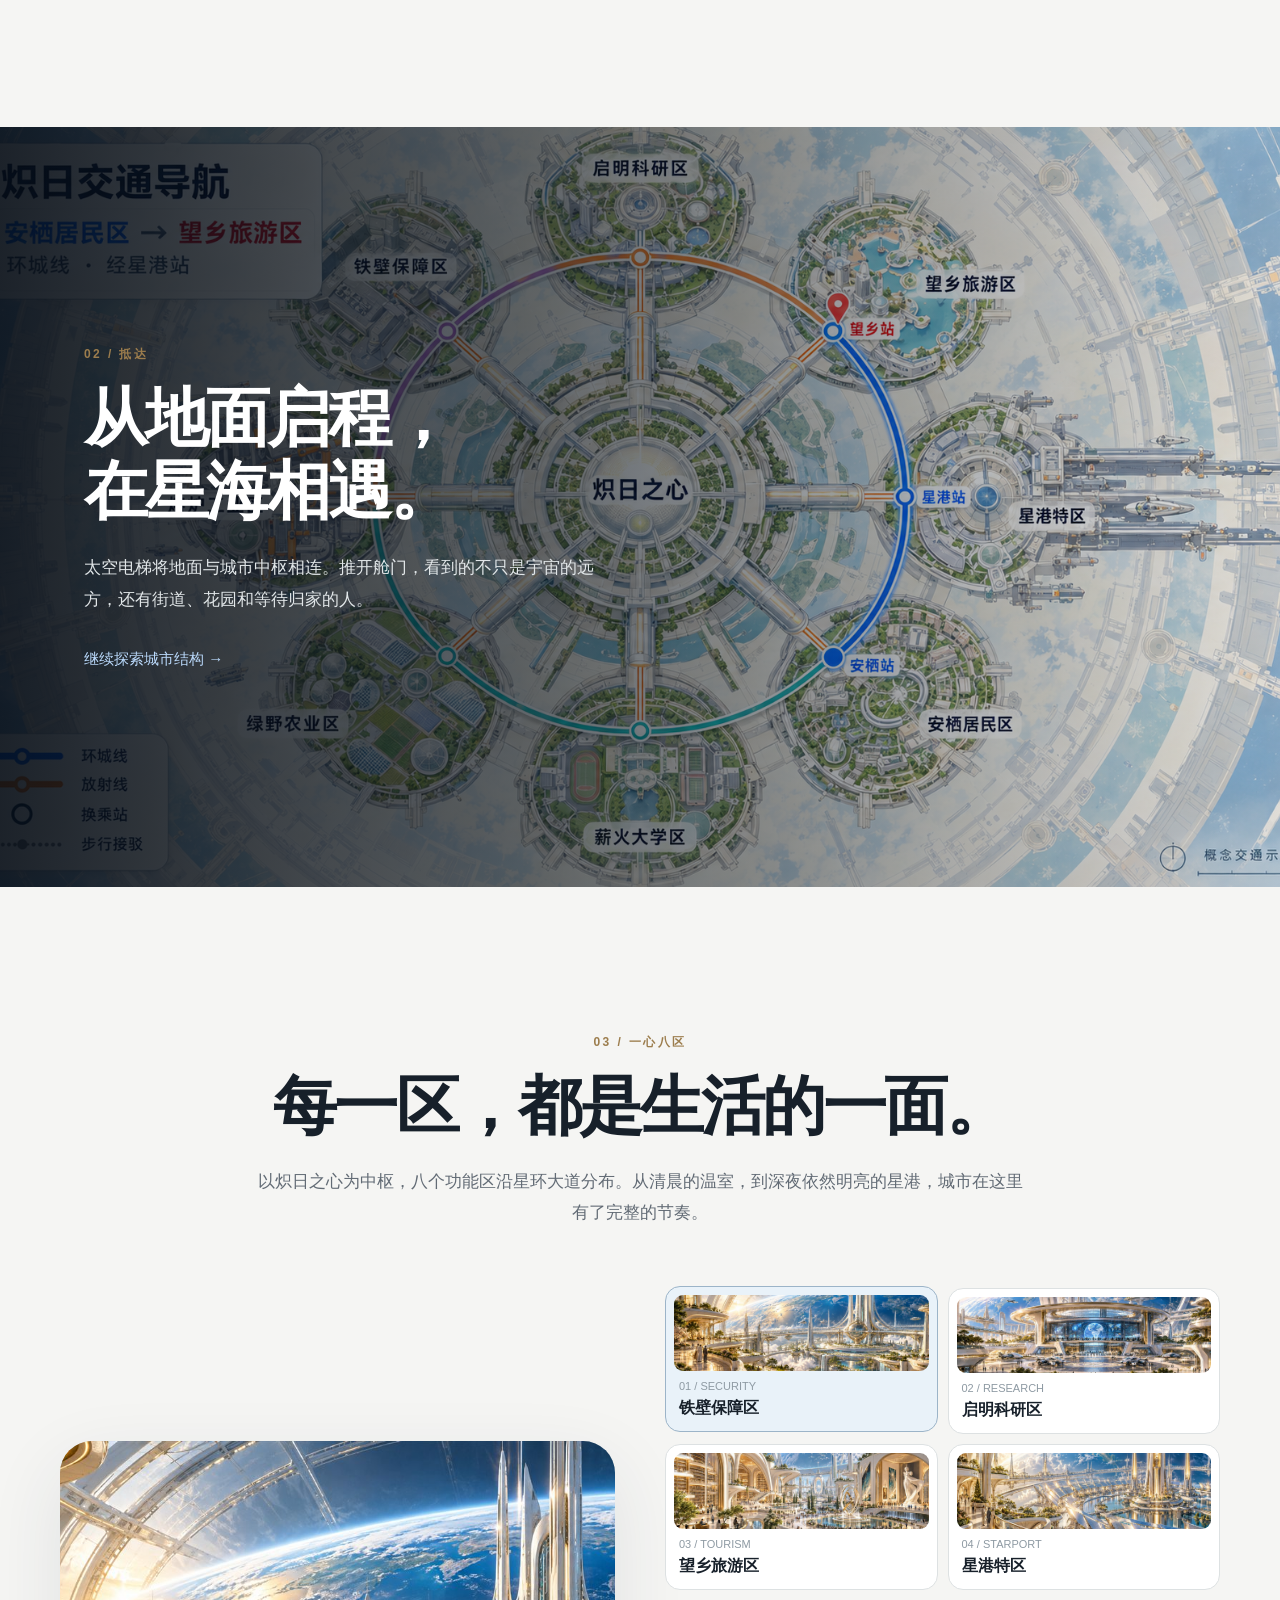
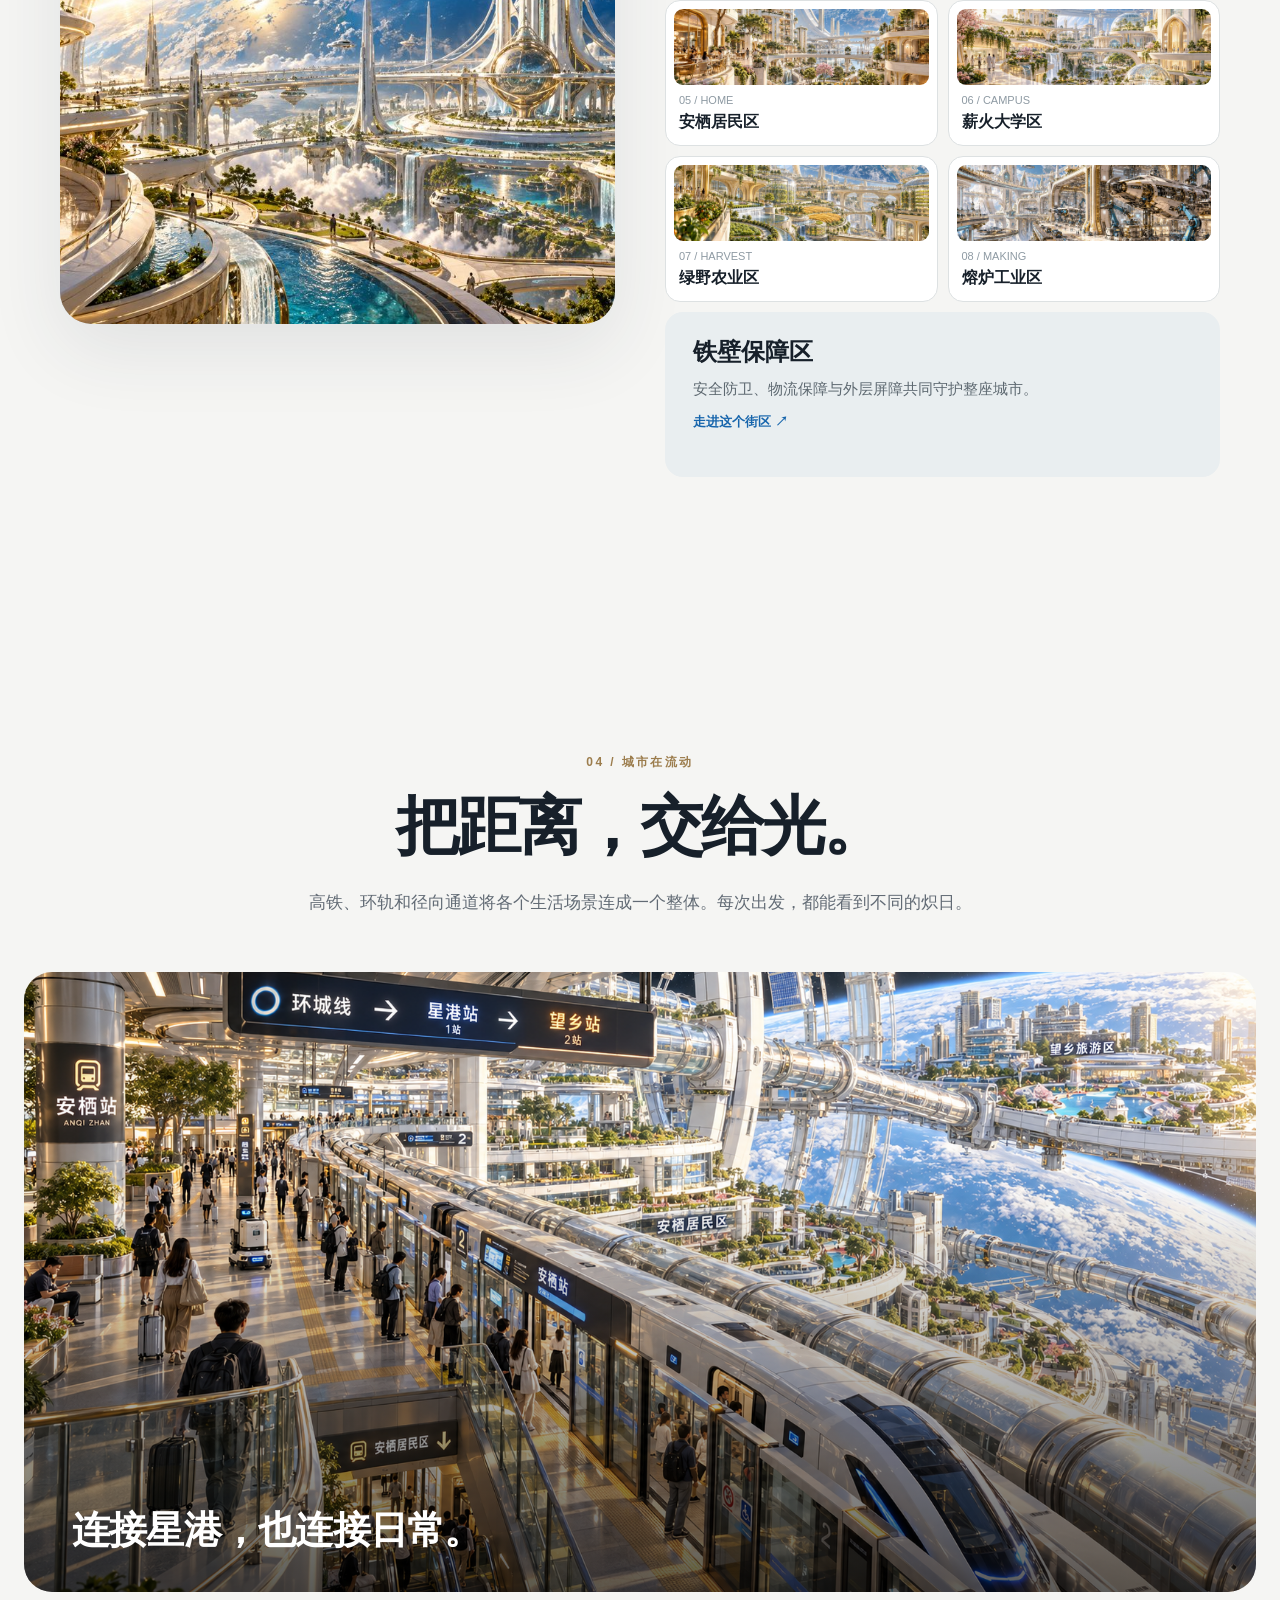
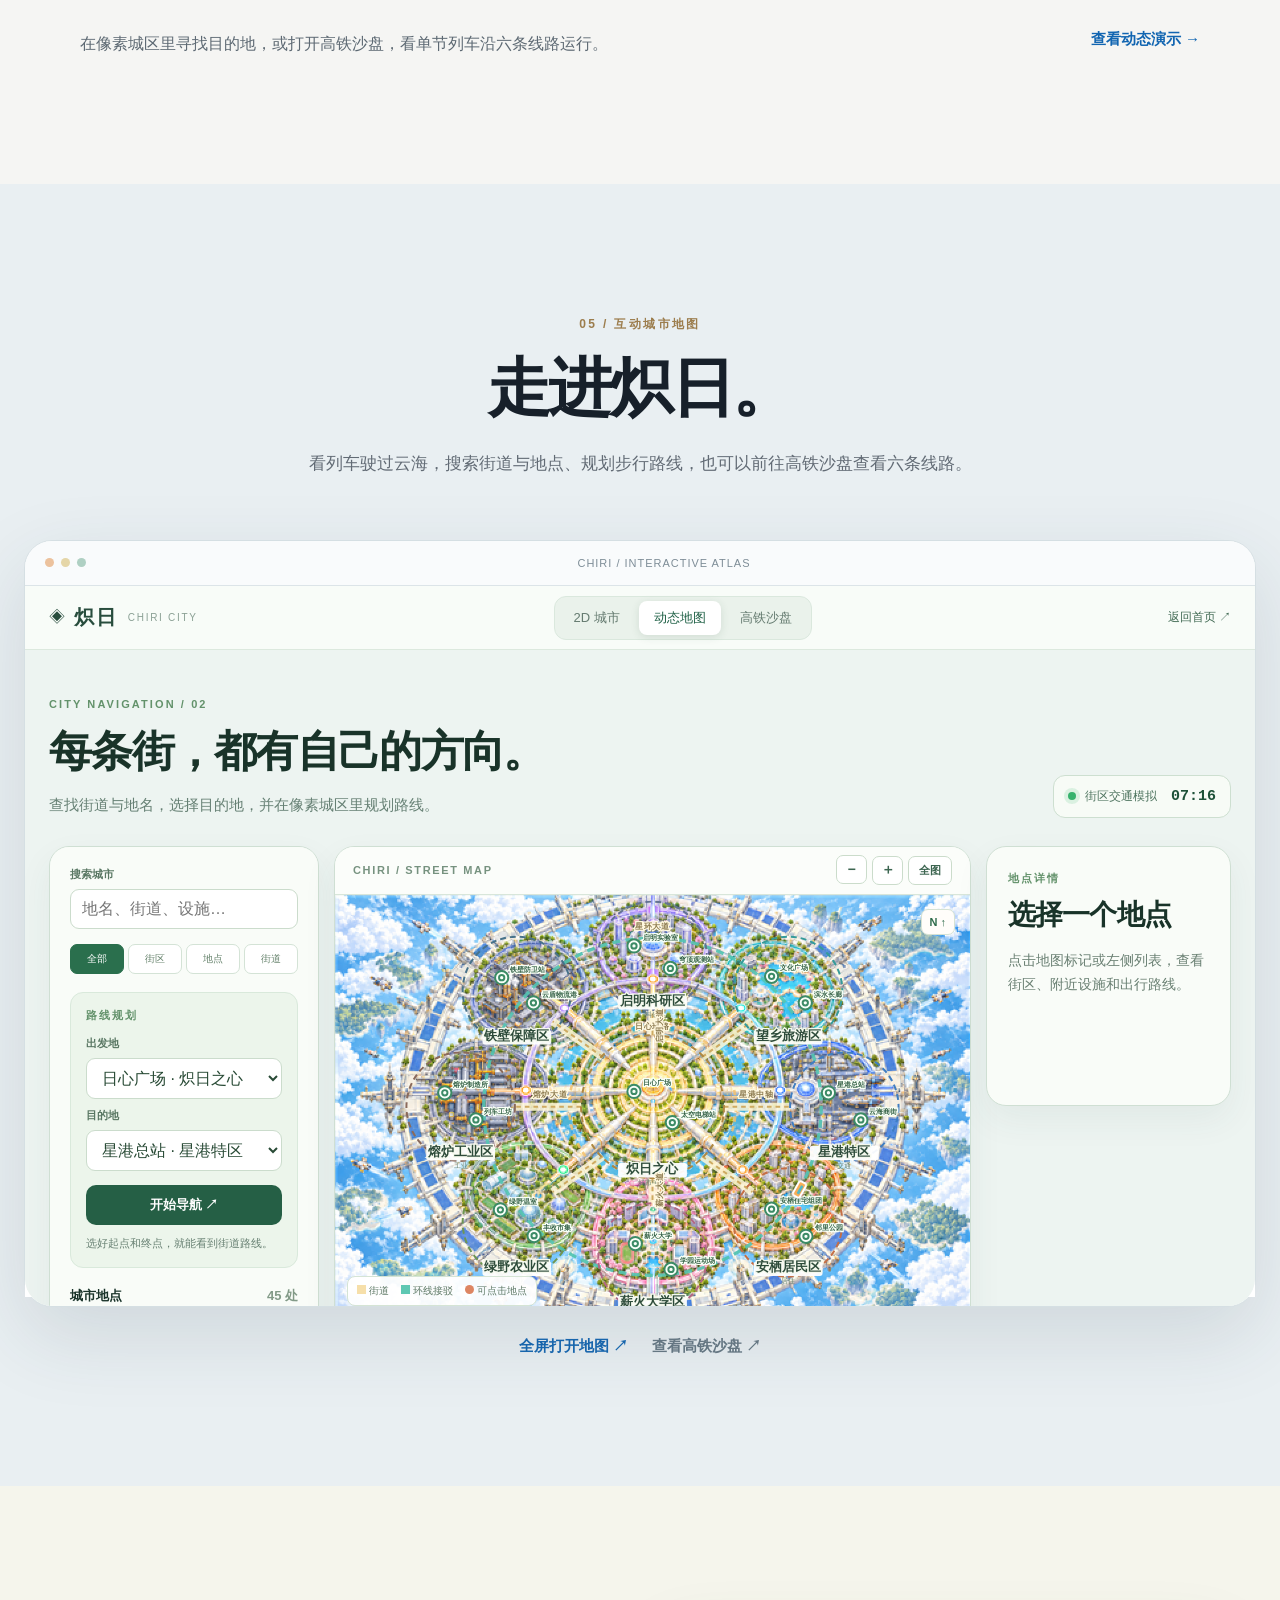
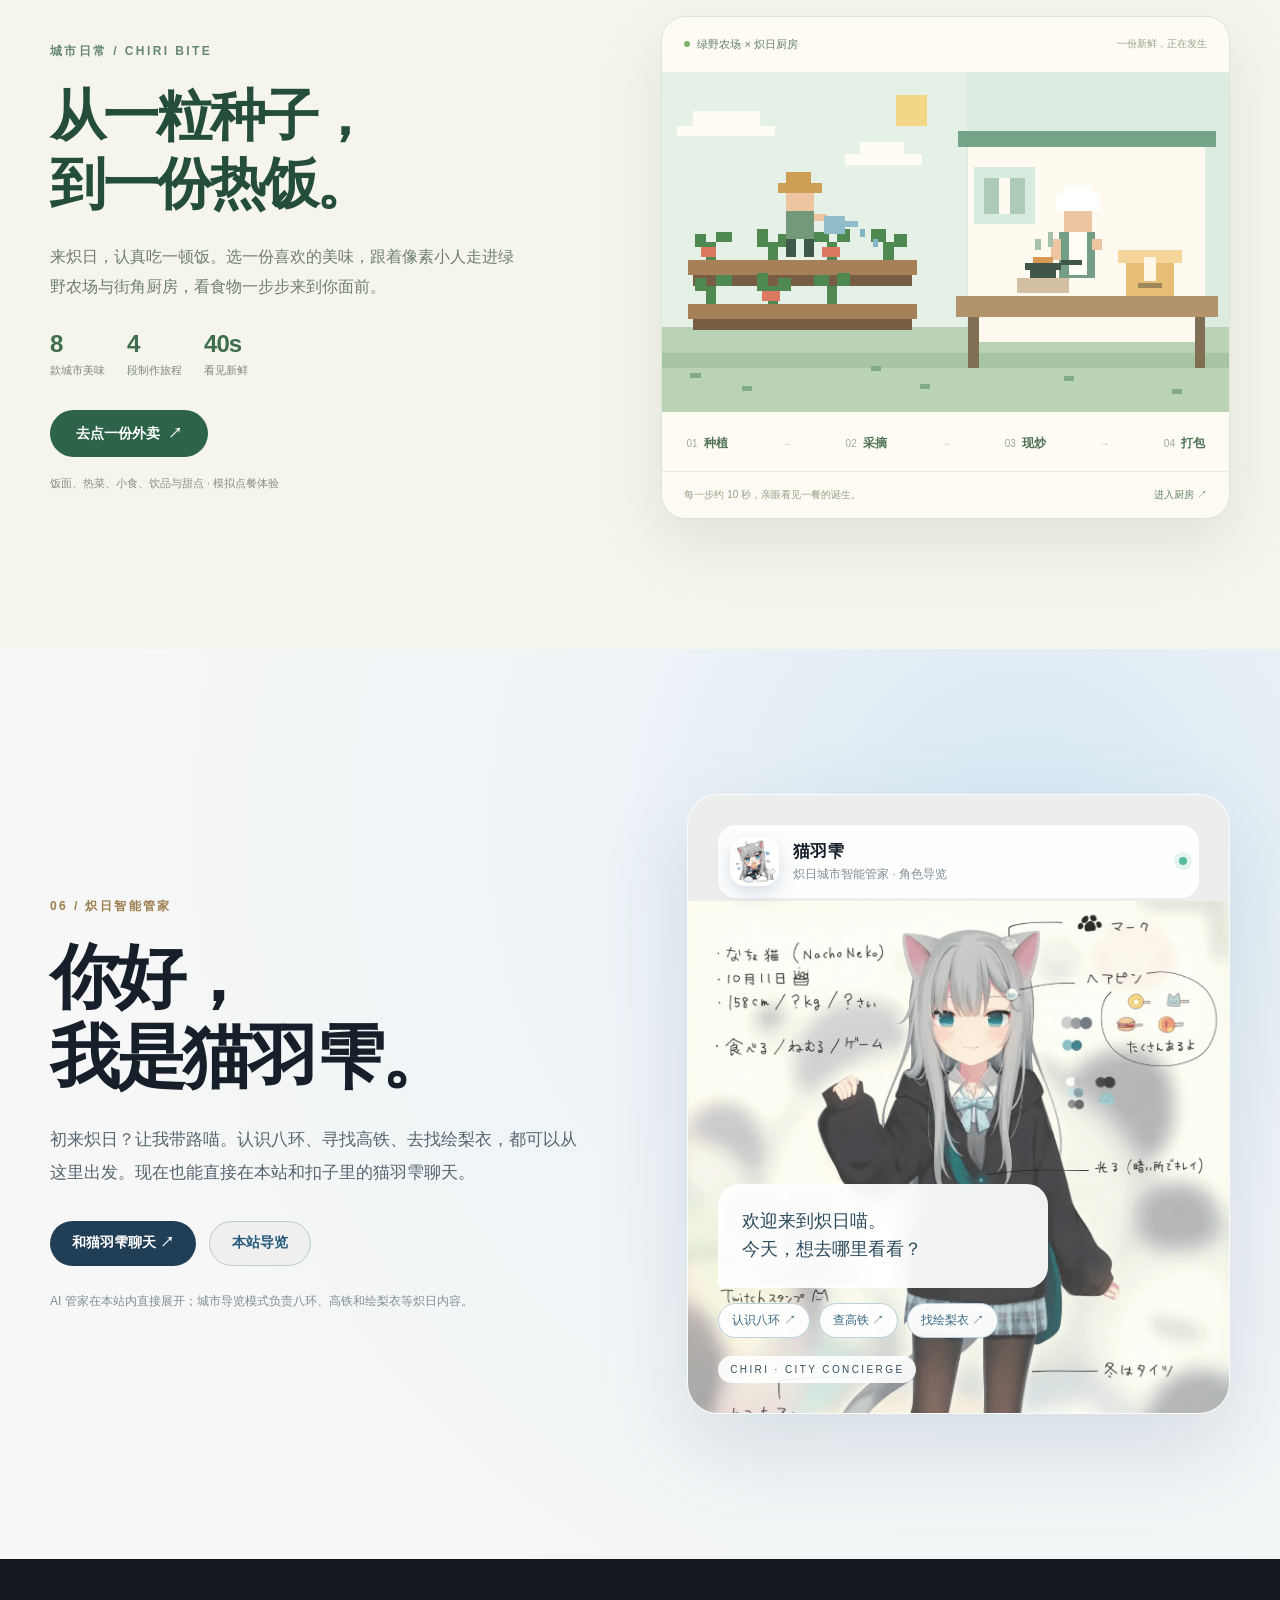
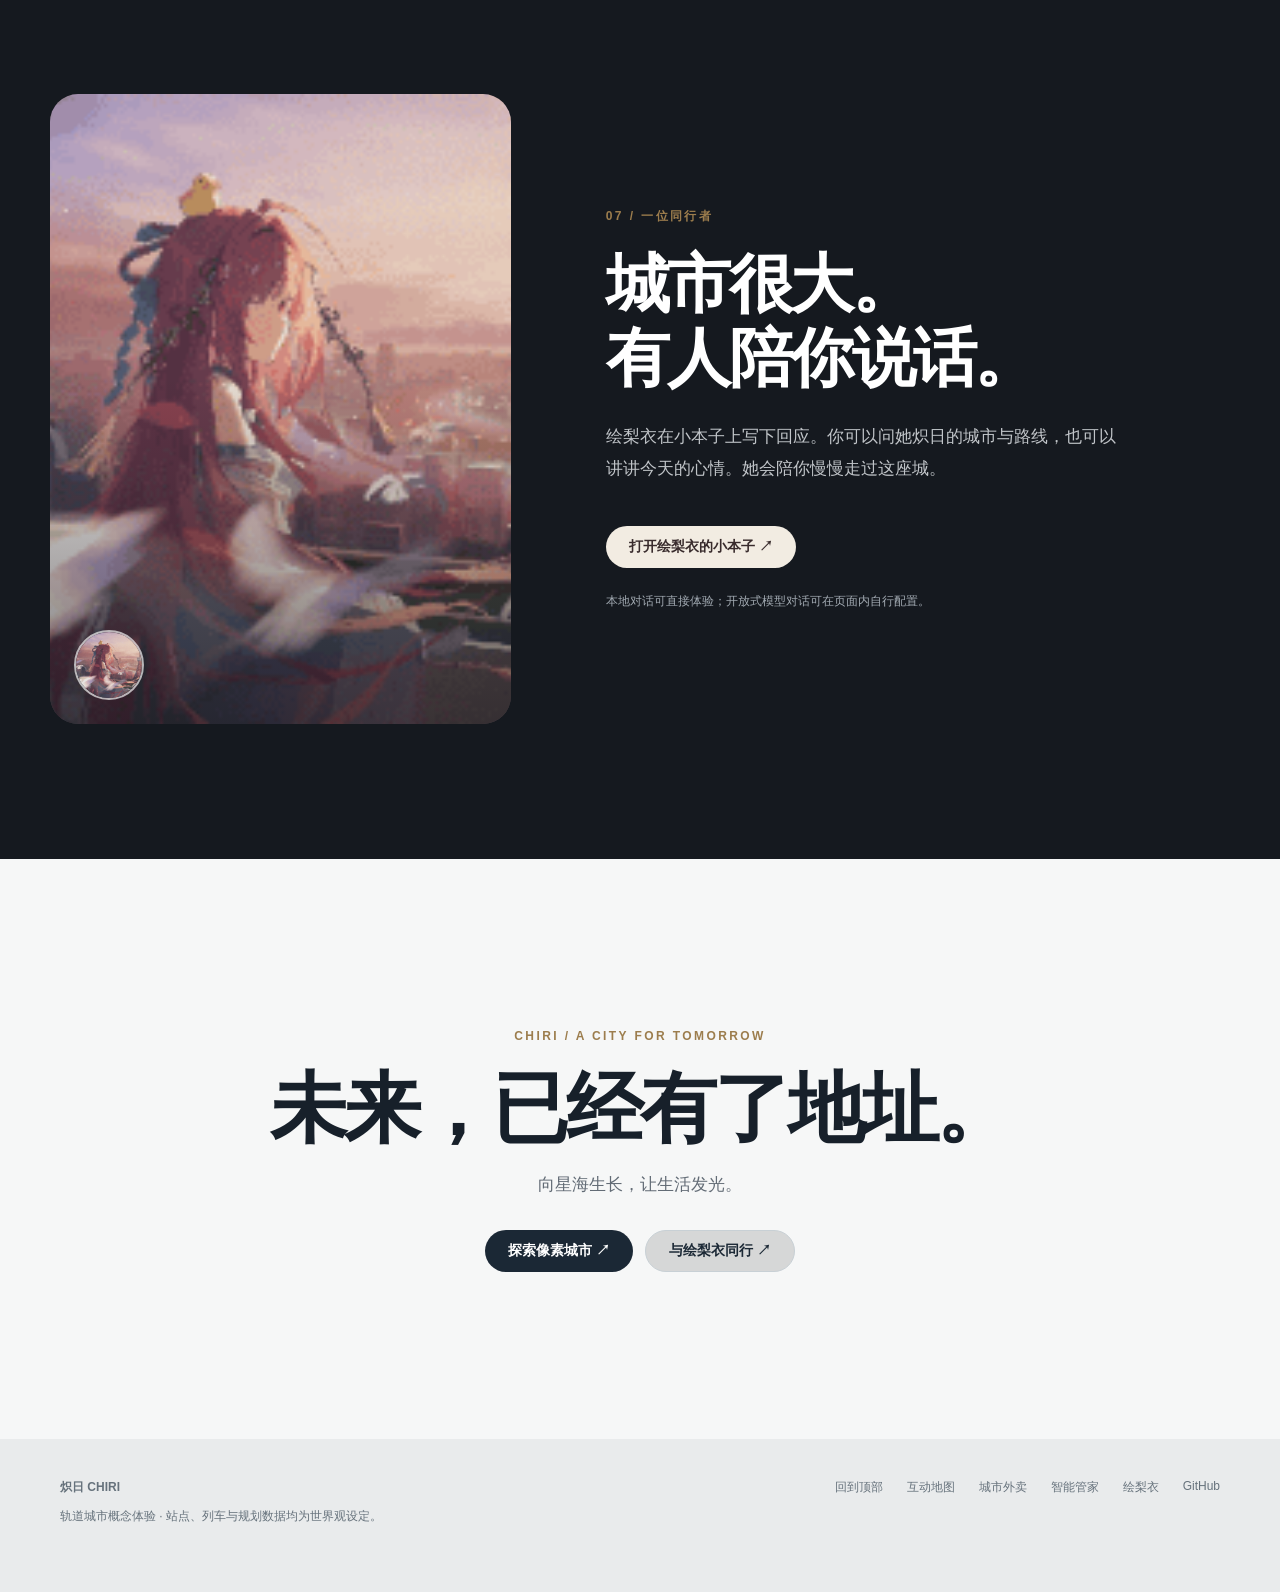
==== commit a4419701: "Add pixel farm-to-table delivery simulation and fix embedded steward" ====
--- a/index.html
+++ b/index.html
@@ -6,11 +6,11 @@
 <meta name="description" content="炽日，一座向星海生长的轨道城市。探索一心八区、像素动态地图与星际高铁。">
 <title>炽日 CHIRI · 向星海生长，让生活发光</title>
 <link rel="icon" type="image/svg+xml" href="data:image/svg+xml,%3Csvg xmlns='http://www.w3.org/2000/svg' viewBox='0 0 64 64'%3E%3Crect width='64' height='64' rx='16' fill='%2318212b'/%3E%3Ccircle cx='32' cy='32' r='20' fill='none' stroke='%23e7bd77' stroke-width='3'/%3E%3Ccircle cx='32' cy='32' r='5' fill='%23e7bd77'/%3E%3C/svg%3E">
-<link rel="stylesheet" href="landing.css">
-<link rel="stylesheet" href="steward.css">
+<link rel="stylesheet" href="landing.css?v=bite-1">
+<link rel="stylesheet" href="steward.css?v=bite-1">
 </head>
 <body>
-<header class="nav"><div class="nav-inner"><a class="logo" href="#top" aria-label="炽日首页">炽日 <span>CHIRI</span></a><button class="menu-btn" type="button" aria-label="打开导航" aria-expanded="false">☰</button><nav class="nav-links" aria-label="主导航"><a href="#vision">城市愿景</a><a href="#rings">一心八区</a><a href="#mobility">星际交通</a><a href="#map">互动地图</a><a href="#erii">绘梨衣</a><a href="#steward" class="nav-cta">智能管家</a></nav></div></header>
+<header class="nav"><div class="nav-inner"><a class="logo" href="#top" aria-label="炽日首页">炽日 <span>CHIRI</span></a><button class="menu-btn" type="button" aria-label="打开导航" aria-expanded="false">☰</button><nav class="nav-links" aria-label="主导航"><a href="#vision">城市愿景</a><a href="#rings">一心八区</a><a href="#mobility">星际交通</a><a href="#map">互动地图</a><a href="delivery.html">城市外卖</a><a href="#erii">绘梨衣</a><a href="#steward" class="nav-cta">智能管家</a></nav></div></header>
 <main>
 <section class="hero" id="top"><img src="assets/overview.png" alt="环绕地球的炽日轨道城市全景" fetchpriority="high"><div class="hero-inner"><div class="hero-kicker">A CITY BEYOND THE HORIZON</div><h1>炽日</h1><div class="hero-en">CHIRI · ORBITAL CITY</div><div class="hero-bottom"><p>向星海生长，让生活发光。</p><div class="hero-actions"><a class="pill primary" href="pixel-city.html">探索这座城市 ↗</a><a class="pill secondary" href="pixel-map.html">打开动态地图 ↗</a></div><div class="scroll-cue">SCROLL TO EXPLORE<i></i></div></div></div></section>
 <section class="section statement" id="vision"><div class="container reveal"><span class="eyebrow">01 / 一座城市的答案</span><h2>把对未来的想象，<br><span>变成可以抵达的日常。</span></h2><p>从地球出发，穿过云层和星光。炽日将居住、生态、能源与交通编织成一座会呼吸的轨道城市；宏大的工程，最终落在每个人的生活里。</p><div class="metrics"><div class="metric"><strong>8</strong><span>功能环区</span></div><div class="metric"><strong>12</strong><span>径向连接</span></div><div class="metric"><strong>1</strong><span>太空电梯</span></div></div><small class="concept">概念规划数据</small></div></section>
@@ -18,14 +18,49 @@
 <section class="section rings" id="rings"><div class="container"><div class="section-head reveal"><span class="eyebrow">03 / 一心八区</span><h2 class="section-title">每一区，都是生活的一面。</h2><p>以炽日之心为中枢，八个功能区沿星环大道分布。从清晨的温室，到深夜依然明亮的星港，城市在这里有了完整的节奏。</p></div><div class="ring-layout"><div class="ring-visual reveal"><img src="assets/ring-shield.jpg" alt="铁壁保障区场景图" loading="lazy"></div><div class="ring-list reveal" id="ring-list"><button class="ring-btn" data-ring="0" aria-pressed="true"><small>01 / SECURITY</small><strong>铁壁保障区</strong></button><button class="ring-btn" data-ring="1" aria-pressed="false"><small>02 / RESEARCH</small><strong>启明科研区</strong></button><button class="ring-btn" data-ring="2" aria-pressed="false"><small>03 / TOURISM</small><strong>望乡旅游区</strong></button><button class="ring-btn" data-ring="3" aria-pressed="false"><small>04 / STARPORT</small><strong>星港特区</strong></button><button class="ring-btn" data-ring="4" aria-pressed="false"><small>05 / HOME</small><strong>安栖居民区</strong></button><button class="ring-btn" data-ring="5" aria-pressed="false"><small>06 / CAMPUS</small><strong>薪火大学区</strong></button><button class="ring-btn" data-ring="6" aria-pressed="false"><small>07 / HARVEST</small><strong>绿野农业区</strong></button><button class="ring-btn" data-ring="7" aria-pressed="false"><small>08 / MAKING</small><strong>熔炉工业区</strong></button><div class="ring-detail" aria-live="polite"><h3 id="ring-title">铁壁保障区</h3><p id="ring-desc">安全防卫、物流保障与外层屏障共同守护整座城市。</p></div></div></div></div></section>
 <section class="mobility" id="mobility"><div class="section-head reveal"><span class="eyebrow">04 / 城市在流动</span><h2 class="section-title">把距离，交给光。</h2><p>高铁、环轨和径向通道将各个生活场景连成一个整体。每次出发，都能看到不同的炽日。</p></div><div class="mobility-media reveal"><img src="assets/transit.png" alt="炽日城市中的未来交通" loading="lazy"><div class="mobility-caption">连接星港，也连接日常。</div></div><div class="mobility-copy reveal"><p>在像素城区里寻找目的地，或打开高铁沙盘，看单节列车沿六条线路运行。</p><a href="#map">查看动态演示 →</a></div></section>
 <section class="map-section" id="map"><div class="section-head reveal"><span class="eyebrow">05 / 互动城市地图</span><h2 class="section-title">走进炽日。</h2><p>看列车驶过云海，搜索街道与地点、规划步行路线，也可以前往高铁沙盘查看六条线路。</p></div><div class="map-frame reveal"><div class="map-frame-bar"><i class="dot"></i><i class="dot"></i><i class="dot"></i><span>CHIRI / INTERACTIVE ATLAS</span></div><iframe src="pixel-map.html" title="炽日像素动态街道地图" loading="lazy"></iframe></div><div class="map-out"><a href="pixel-map.html">全屏打开地图 ↗</a><a href="atlas.html">查看高铁沙盘 ↗</a></div></section>
+<section class="city-bite" id="city-bite" aria-labelledby="city-bite-title">
+  <div class="city-bite-grid">
+    <div class="city-bite-copy reveal">
+      <span class="eyebrow">城市日常 / CHIRI BITE</span>
+      <h2 id="city-bite-title">从一粒种子，<br>到一份热饭。</h2>
+      <p>来炽日，认真吃一顿饭。选一份喜欢的美味，跟着像素小人走进绿野农场与街角厨房，看食物一步步来到你面前。</p>
+      <div class="city-bite-facts"><span><strong>8</strong> 款城市美味</span><span><strong>4</strong> 段制作旅程</span><span><strong>40s</strong> 看见新鲜</span></div>
+      <a class="pill" href="delivery.html">去点一份外卖 <span aria-hidden="true">↗</span></a>
+      <small>饭面、热菜、小食、饮品与甜点 · 模拟点餐体验</small>
+    </div>
+    <a class="bite-preview reveal" href="delivery.html" aria-label="进入炽日外卖，体验从种植到打包的像素制作过程">
+      <div class="bite-preview-top"><span><i></i> 绿野农场 × 炽日厨房</span><b>一份新鲜，正在发生</b></div>
+      <svg class="bite-pixel-art" viewBox="0 0 440 264" aria-hidden="true" shape-rendering="crispEdges">
+        <rect width="440" height="264" fill="#dcece0"/><path d="M0 0H236V264H0Z" fill="#e5f1e6"/>
+        <path d="M24 30H76V42H24ZM12 42H88V50H12ZM154 54H188V64H154ZM142 64H202V72H142" fill="#fffdf3"/>
+        <path d="M182 18H206V42H182Z" fill="#f4d687"/>
+        <path d="M0 198H440V264H0Z" fill="#bbd3b5"/><path d="M0 218H440V230H0Z" fill="#a7c4a3"/>
+        <path d="M20 146H198V158H20ZM20 180H198V192H20Z" fill="#a68058"/><path d="M24 158H194V166H24ZM24 192H194V200H24Z" fill="#785d45"/>
+        <g fill="#4f8951"><path d="M34 132H42V146H34ZM26 126H34V136H26ZM42 124H54V132H42ZM82 132H90V146H82ZM74 122H82V136H74ZM90 126H100V136H90ZM128 132H136V146H128ZM118 124H130V132H118ZM136 122H146V132H136ZM172 132H180V146H172ZM162 122H174V132H162ZM180 126H190V136H180Z"/><path d="M34 166H42V180H34ZM26 160H34V170H26ZM42 158H54V166H42ZM82 166H90V180H82ZM74 156H82V170H74ZM90 160H100V170H90ZM128 166H136V180H128ZM118 158H130V166H118ZM136 156H146V166H136Z"/></g>
+        <g fill="#db7961"><path d="M30 136H42V144H30ZM124 136H138V144H124ZM78 170H92V178H78Z"/></g>
+        <g class="bite-farmer"><path d="M96 92H118V108H96Z" fill="#edc5a0"/><path d="M90 86H124V94H90ZM96 78H116V86H96Z" fill="#cf9e55"/><path d="M96 108H118V130H96Z" fill="#739979"/><path d="M96 130H104V144H96ZM110 130H118V144H110Z" fill="#40584a"/><path d="M118 110H128V116H118Z" fill="#edc5a0"/><path d="M126 112H142V126H126ZM142 116H152V120H142Z" fill="#91bcca"/><path d="M154 122H158V128H154ZM164 130H168V136H164" fill="#83b5c4"/></g>
+        <path d="M238 54H422V210H238Z" fill="#fffaf0"/><path d="M230 46H430V58H230Z" fill="#75a589"/><path d="M242 74H290V118H242Z" fill="#d9eadf"/><path d="M250 82H282V110H250Z" fill="#adcab6"/><path d="M262 82H270V110H262Z" fill="#fffaf0"/>
+        <path d="M228 174H432V190H228Z" fill="#b3936c"/><path d="M238 190H246V230H238ZM414 190H422V230H414Z" fill="#806f54"/>
+        <g class="bite-chef"><path d="M312 106H334V124H312Z" fill="#edc5a0"/><path d="M306 94H340V108H306ZM312 88H334V94H312Z" fill="#fff"/><path d="M308 124H336V160H308Z" fill="#759e87"/><path d="M316 124H330V158H316Z" fill="#fffdf4"/><path d="M302 130H310V146H302ZM334 130H342V138H334Z" fill="#edc5a0"/></g>
+        <path d="M276 160H316V172H276Z" fill="#d3bfa2"/><path d="M282 148H310V154H282ZM286 154H306V160H286ZM310 146H326V150H310Z" fill="#40564a"/><path d="M288 144H304V148H288Z" fill="#d99854"/>
+        <g class="bite-preview-steam" fill="#a6c1ac"><path d="M290 130H294V138H290ZM300 124H304V136H300Z"/></g>
+        <path d="M360 146H398V174H360Z" fill="#e8bd76"/><path d="M354 138H404V148H354Z" fill="#f5d599"/><path d="M374 144H384V162H374Z" fill="#fff8e8"/><path d="M370 164H388V168H370Z" fill="#9f875c"/>
+        <path d="M22 234H30V238H22ZM62 244H70V248H62ZM162 228H170V232H162ZM200 242H208V246H200ZM312 236H320V240H312ZM396 246H404V250H396Z" fill="#82ac84"/>
+      </svg>
+      <div class="bite-preview-steps"><span>01 <b>种植</b></span><i>→</i><span>02 <b>采摘</b></span><i>→</i><span>03 <b>现炒</b></span><i>→</i><span>04 <b>打包</b></span></div>
+      <div class="bite-preview-note">每一步约 10 秒，亲眼看见一餐的诞生。<span>进入厨房 ↗</span></div>
+    </a>
+  </div>
+</section>
 <section class="steward" id="steward"><div class="steward-grid"><div class="steward-copy reveal"><span class="eyebrow">06 / 炽日智能管家</span><h2>你好，<br>我是猫羽雫。</h2><p>初来炽日？让我带路喵。认识八环、寻找高铁、去找绘梨衣，都可以从这里出发。现在也能直接在本站和扣子里的猫羽雫聊天。</p><div class="steward-actions"><button class="steward-primary" type="button" data-steward-open data-steward-mode="ai">和猫羽雫聊天 ↗</button><button class="steward-secondary steward-guide-button" type="button" data-steward-open data-steward-mode="guide">本站导览</button></div><small>AI 管家在本站内直接展开；城市导览模式负责八环、高铁和绘梨衣等炽日内容。</small></div><div class="steward-showcase reveal" aria-label="智能管家预览"><div class="steward-showcase-head"><img class="steward-avatar" src="assets/neko-avatar.png" alt="猫羽雫"><div><strong>猫羽雫</strong><span>炽日城市智能管家 · 角色导览</span></div><i aria-hidden="true"></i></div><img class="steward-character" src="assets/neko-character.png" alt="猫羽雫：银灰长发、猫耳和蓝绿色眼睛的角色形象" loading="lazy"><div class="steward-preview-message">欢迎来到炽日喵。<br>今天，想去哪里看看？</div><div class="steward-preview-questions"><button type="button" data-steward-ask="八环分别是什么？">认识八环 ↗</button><button type="button" data-steward-ask="高铁怎么走？">查高铁 ↗</button><button type="button" data-steward-ask="绘梨衣在哪里？">找绘梨衣 ↗</button></div><div class="steward-showcase-foot">CHIRI · CITY CONCIERGE</div></div></div></section>
 <section class="agent" id="erii"><div class="agent-grid"><div class="agent-portrait reveal"><video src="assets/erii.mp4" poster="assets/preview.gif" autoplay muted loop playsinline preload="metadata" aria-label="绘梨衣角色影像"></video><img src="assets/preview.gif" alt="绘梨衣头像"></div><div class="agent-copy reveal"><span class="eyebrow">07 / 一位同行者</span><h2>城市很大。<br>有人陪你说话。</h2><p>绘梨衣在小本子上写下回应。你可以问她炽日的城市与路线，也可以讲讲今天的心情。她会陪你慢慢走过这座城。</p><a class="pill" href="erii.html">打开绘梨衣的小本子 ↗</a><small>本地对话可直接体验；开放式模型对话可在页面内自行配置。</small></div></div></section>
 <section class="finale"><div class="reveal"><span class="eyebrow">CHIRI / A CITY FOR TOMORROW</span><h2>未来，已经有了地址。</h2><p>向星海生长，让生活发光。</p><div class="actions"><a class="pill primary" href="pixel-city.html">探索像素城市 ↗</a><a class="pill secondary" href="erii.html">与绘梨衣同行 ↗</a></div></div></section>
 </main>
-<footer><div class="footer-inner"><div><strong>炽日 CHIRI</strong><p>轨道城市概念体验 · 站点、列车与规划数据均为世界观设定。</p></div><div class="footer-links"><a href="#top">回到顶部</a><a href="pixel-map.html">互动地图</a><a href="#steward">智能管家</a><a href="erii.html">绘梨衣</a><a href="https://github.com/g78jksn24c-hue/chiri-map" target="_blank" rel="noopener">GitHub</a></div></div></footer>
+<footer><div class="footer-inner"><div><strong>炽日 CHIRI</strong><p>轨道城市概念体验 · 站点、列车与规划数据均为世界观设定。</p></div><div class="footer-links"><a href="#top">回到顶部</a><a href="pixel-map.html">互动地图</a><a href="delivery.html">城市外卖</a><a href="#steward">智能管家</a><a href="erii.html">绘梨衣</a><a href="https://github.com/g78jksn24c-hue/chiri-map" target="_blank" rel="noopener">GitHub</a></div></div></footer>
 <button class="steward-fab" id="steward-fab" type="button" aria-controls="steward-panel" aria-expanded="false"><img class="steward-fab-icon" src="assets/neko-avatar.png" alt=""><span>问问猫羽雫</span></button>
-<aside class="steward-panel" id="steward-panel" role="dialog" aria-label="炽日智能管家" hidden><div class="steward-panel-head"><img class="steward-avatar" src="assets/neko-avatar.png" alt="猫羽雫"><div><strong>猫羽雫</strong><span>炽日 AI 管家 · 扣子智能体</span></div><button type="button" id="steward-close" aria-label="关闭智能管家">×</button></div><div class="steward-tabs" role="tablist" aria-label="管家模式"><button class="steward-tab is-active" type="button" role="tab" aria-selected="true" data-steward-tab="ai">AI 管家</button><button class="steward-tab" type="button" role="tab" aria-selected="false" data-steward-tab="guide">城市导览</button></div><div class="steward-ai-view" id="steward-ai-view"><div class="steward-ai-intro"><strong>猫羽雫已到站</strong><span>可以直接问她学习、创意、生活，或继续探索炽日。</span></div><iframe id="steward-coze-frame" class="steward-coze-frame" src="https://www.coze.cn/store/agent/7692635031994564644?bot_id=true&amp;iframeMode=enterprise" title="猫羽雫 AI 智能管家" loading="lazy" allow="clipboard-write; microphone"></iframe><div class="steward-ai-foot">对话由扣子智能体提供，当前页面内完成对话。</div></div><div class="steward-guide-view" id="steward-guide-view" hidden><div class="steward-messages" id="steward-messages" aria-live="polite"><div class="steward-bubble bot">你好呀，我是猫羽雫，今天由我带路喵！想认识八环、查高铁，还是去找绘梨衣？</div></div><div class="steward-panel-prompts"><button type="button" data-steward-ask="八环分别是什么？">八环</button><button type="button" data-steward-ask="高铁怎么走？">高铁</button><button type="button" data-steward-ask="太空电梯在哪里？">抵达</button></div><form class="steward-form" id="steward-form"><label class="sr-only" for="steward-input">向智能管家提问</label><input id="steward-input" name="question" type="text" maxlength="180" autocomplete="off" placeholder="问问炽日的城市与路线…"><button type="submit" aria-label="发送问题">↑</button></form><button class="steward-coze-link steward-tab-link" type="button" data-steward-tab="ai">切换到 AI 管家 ↗</button></div></aside>
+<aside class="steward-panel" id="steward-panel" role="dialog" aria-label="炽日智能管家" hidden><div class="steward-panel-head"><img class="steward-avatar" src="assets/neko-avatar.png" alt="猫羽雫"><div><strong>猫羽雫</strong><span>炽日 AI 管家 · 扣子智能体</span></div><button type="button" id="steward-close" aria-label="关闭智能管家">×</button></div><div class="steward-tabs" role="tablist" aria-label="管家模式"><button class="steward-tab is-active" type="button" role="tab" aria-selected="true" data-steward-tab="ai">AI 管家</button><button class="steward-tab" type="button" role="tab" aria-selected="false" data-steward-tab="guide">城市导览</button></div><div class="steward-ai-view" id="steward-ai-view"><div class="steward-ai-intro"><strong>猫羽雫已到站</strong><span>可以直接问她学习、创意、生活，或继续探索炽日。</span></div><div id="steward-coze-sdk" class="steward-coze-sdk" aria-label="扣子 Chat SDK 对话框"></div><div class="steward-ai-foot">对话由扣子 Chat SDK 提供，当前页面内完成对话。</div></div><div class="steward-guide-view" id="steward-guide-view" hidden><div class="steward-messages" id="steward-messages" aria-live="polite"><div class="steward-bubble bot">你好呀，我是猫羽雫，今天由我带路喵！想认识八环、查高铁，还是去找绘梨衣？</div></div><div class="steward-panel-prompts"><button type="button" data-steward-ask="八环分别是什么？">八环</button><button type="button" data-steward-ask="高铁怎么走？">高铁</button><button type="button" data-steward-ask="太空电梯在哪里？">抵达</button></div><form class="steward-form" id="steward-form"><label class="sr-only" for="steward-input">向智能管家提问</label><input id="steward-input" name="question" type="text" maxlength="180" autocomplete="off" placeholder="问问炽日的城市与路线…"><button type="submit" aria-label="发送问题">↑</button></form><button class="steward-coze-link steward-tab-link" type="button" data-steward-tab="ai">切换到 AI 管家 ↗</button></div></aside>
 <script src="landing.js?v=radial-2"></script>
-<script src="steward.js?v=radial-2"></script>
+<script src="https://lf-cdn.coze.cn/obj/unpkg/flow-platform/chat-app-sdk/0.1.0-beta.5/libs/cn/index.js"></script>
+<script src="steward.js?v=bite-1"></script>
 </body>
 </html>
--- a/landing.css
+++ b/landing.css
@@ -14,3 +14,8 @@
 @media(max-width:600px){.hero{height:100svh;min-height:600px}.hero img{object-position:54% center}.hero-kicker{font-size:10px}.hero h1{font-size:19vw;margin-top:20px}.hero-en{font-size:10px}.hero-bottom p{font-size:21px}.scroll-cue{margin-top:35px}.section,.statement,.rings,.mobility,.map-section,.agent{padding:90px 20px}.statement h2{font-size:39px}.statement p,.section-head p{font-size:15px}.metrics{gap:18px;margin-top:48px}.metric strong{font-size:44px}.metric span{font-size:11px}.feature{min-height:660px}.feature::after{background:linear-gradient(0deg,rgba(4,11,20,.92),rgba(5,13,21,.06) 75%)}.feature .container{align-self:end;padding:60px 24px}.feature h2,.section-title{font-size:42px}.feature p{font-size:15px}.ring-layout{gap:24px}.ring-visual img{aspect-ratio:1.15}.ring-btn{padding:13px}.ring-btn strong{font-size:14px}.ring-detail{padding:20px;min-height:155px}.mobility{padding-left:0;padding-right:0}.mobility .section-head{padding:0 20px}.mobility-media{border-radius:0}.mobility-media img{height:460px}.mobility-caption{left:22px;bottom:26px}.mobility-copy{padding:0 20px;display:block}.mobility-copy a{display:inline-block;margin-top:22px}.map-section{padding-left:10px;padding-right:10px}.map-section .section-head{padding:0 10px}.map-frame{border-radius:18px;margin-top:35px}.map-frame iframe{height:620px}.agent-portrait,.agent-portrait video{height:470px}.agent-copy h2{font-size:43px}.finale{min-height:480px}.finale h2{font-size:45px}.footer-inner{display:block}.footer-links{margin-top:22px;flex-wrap:wrap}}
 @media(prefers-reduced-motion:reduce){html{scroll-behavior:auto}.reveal{opacity:1;transform:none;transition:none}.pill,.ring-btn{transition:none}}
 .ring-visual img{transition:opacity .2s;background:#dce8ed}.ring-btn{padding:8px 8px 12px;overflow:hidden}.ring-btn img{width:100%;height:76px;object-fit:cover;border-radius:9px;margin-bottom:9px}.ring-btn small,.ring-btn strong{margin-left:5px}.ring-detail{min-height:165px}.ring-visit{display:inline-block;margin-top:11px;color:#1765ac;font-size:13px;font-weight:700}.map-out{gap:24px;flex-wrap:wrap}.map-out a:last-child{color:#647682}@media(max-width:600px){.ring-btn img{height:60px}.ring-btn{padding:6px 6px 10px}.ring-detail{min-height:185px}}
+.city-bite{padding:130px 24px;background:#f5f5ec;color:#244d3c}.city-bite-grid{max-width:1180px;margin:auto;display:grid;grid-template-columns:1fr 1.05fr;align-items:center;gap:70px}.city-bite .eyebrow{color:#668873}.city-bite-copy h2{font-size:clamp(38px,4.4vw,64px);line-height:1.2;letter-spacing:-.05em;font-weight:650;margin:22px 0 24px}.city-bite-copy p{color:#6e7f70;font-size:16px;line-height:1.9;max-width:470px}.city-bite-facts{display:flex;flex-wrap:wrap;gap:22px;margin:28px 0 32px;font-size:11px;color:#7d897a}.city-bite-facts strong{font-size:24px;color:#3e6d50;display:block;letter-spacing:-.04em;margin-bottom:5px}.city-bite-copy .pill{background:#2d6449;color:#fff;min-height:47px;padding:0 26px}.city-bite-copy .pill:hover{background:#194c32}.city-bite-copy small{display:block;margin-top:17px;font-size:11px;color:#879080;line-height:1.7}.bite-preview{display:block;min-width:0;background:#fdfbf3;border:1px solid #dce6d7;border-radius:24px;overflow:hidden;box-shadow:0 24px 65px #526b4420;transition:transform .25s,box-shadow .25s}.bite-preview:hover{box-shadow:0 28px 70px #526b4430;transform:translateY(-4px)}.bite-preview-top{padding:20px 22px;display:flex;align-items:center;justify-content:space-between;gap:12px;font-size:11px;color:#65806b}.bite-preview-top span{display:flex;align-items:center;gap:7px}.bite-preview-top i{width:6px;height:6px;background:#80b171;border-radius:50%}.bite-preview-top b{font-size:10px;font-weight:500;color:#9aa28c}.bite-pixel-art{display:block;width:100%;height:auto;image-rendering:pixelated}.bite-preview-steps{display:flex;justify-content:space-between;align-items:center;gap:7px;padding:23px 24px 19px;font-size:10px;color:#9fac99}.bite-preview-steps span{display:flex;align-items:center;gap:6px}.bite-preview-steps b{font-size:12px;color:#4d6f54;font-weight:600}.bite-preview-steps i{font-style:normal;color:#bec6af}.bite-preview-note{border-top:1px solid #e8eadc;padding:16px 22px;display:flex;justify-content:space-between;gap:10px;font-size:10px;color:#97a087}.bite-preview-note span{color:#618163;white-space:nowrap}.bite-preview-steam{animation:bite-steam 2.2s steps(3,end) infinite}.bite-farmer{animation:bite-tend 2s steps(2,end) infinite;transform-origin:108px 142px}@keyframes bite-steam{0%{opacity:0;transform:translateY(5px)}50%{opacity:.9}100%{opacity:0;transform:translateY(-5px)}}@keyframes bite-tend{50%{transform:translateY(2px) rotate(3deg)}}
+@media(min-width:901px) and (max-width:1100px){.nav-inner{gap:22px}.nav-links{gap:21px}}
+@media(max-width:900px){.city-bite-grid{grid-template-columns:1fr;gap:45px;max-width:620px}.city-bite-copy h2{font-size:52px}.city-bite-copy p{max-width:540px}.footer-links{flex-wrap:wrap}}
+@media(max-width:600px){.city-bite{padding:85px 20px}.city-bite-copy h2{font-size:41px}.city-bite-copy p{font-size:15px}.city-bite-facts{gap:23px}.bite-preview{border-radius:19px}.bite-preview-top{padding:16px}.bite-preview-top b{display:none}.bite-preview-steps{padding:20px 15px}.bite-preview-steps span{gap:4px}.bite-preview-note{padding:15px;line-height:1.7}.bite-preview-note span{display:none}}
+@media(prefers-reduced-motion:reduce){.bite-preview-steam,.bite-farmer{animation:none}.bite-preview{transition:none}}
--- a/steward.css
+++ b/steward.css
@@ -40,7 +40,13 @@
 .steward-ai-intro{padding:12px 16px 10px;background:#f4f9fb;color:#35586b;line-height:1.45}
 .steward-ai-intro strong{display:block;font-size:13px}
 .steward-ai-intro span{display:block;color:#7c8c95;font-size:11px;margin-top:3px}
-.steward-coze-frame{width:100%;flex:1;min-height:0;border:0;background:#fcfcff}
+.steward-coze-sdk{width:100%;flex:1;min-height:0;position:relative;display:flex;align-items:stretch;justify-content:center;overflow:hidden;background:#fff}
+.steward-coze-sdk iframe{display:block;width:100%!important;height:100%!important;min-height:0;border:0}
+.steward-coze-sdk [data-steward-sdk-window]{position:absolute!important;inset:0!important;width:100%!important;height:100%!important;max-width:none!important;max-height:none!important;margin:0!important;border-radius:0!important;box-shadow:none!important}
+.steward-coze-sdk [data-steward-sdk-window]>button{display:none!important}
+.steward-sdk-status{display:flex;align-items:center;justify-content:center;gap:10px;flex-wrap:wrap;padding:10px 14px;background:#eef6fa;color:#476777;font-size:12px;line-height:1.6;text-align:center}
+.steward-sdk-status[hidden],.steward-sdk-status button[hidden]{display:none}
+.steward-sdk-status button{border:1px solid #a9c7d5;border-radius:999px;background:#fff;padding:5px 10px;color:#245774;font:inherit;cursor:pointer}
 .steward-ai-foot{padding:8px 12px 10px;text-align:center;background:#fff;border-top:1px solid #e3ecf0;color:#8a9aa3;font-size:10px}
 .steward-ai-foot a{color:#2672a0;font-weight:700}
 .steward-messages{flex:1;min-height:0;overflow:auto;padding:20px 17px;display:flex;flex-direction:column;align-items:flex-start;gap:14px}
